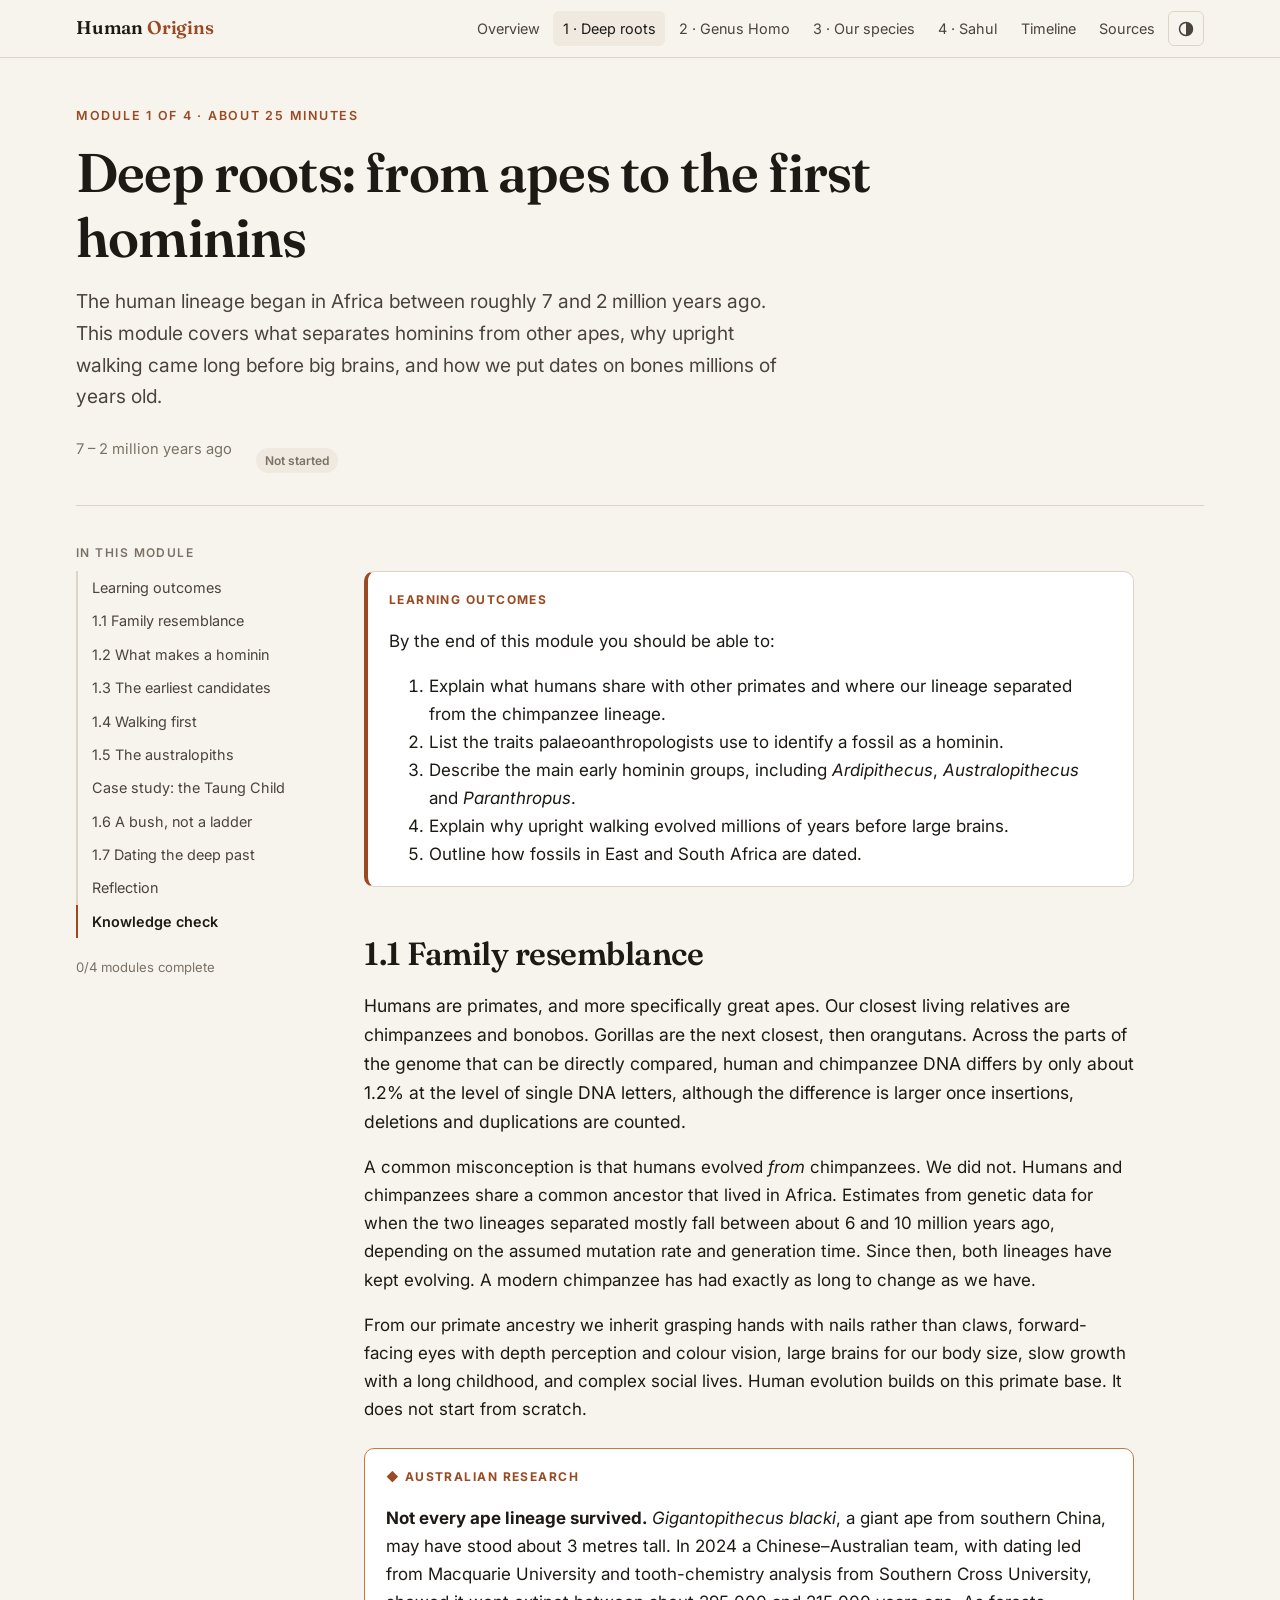
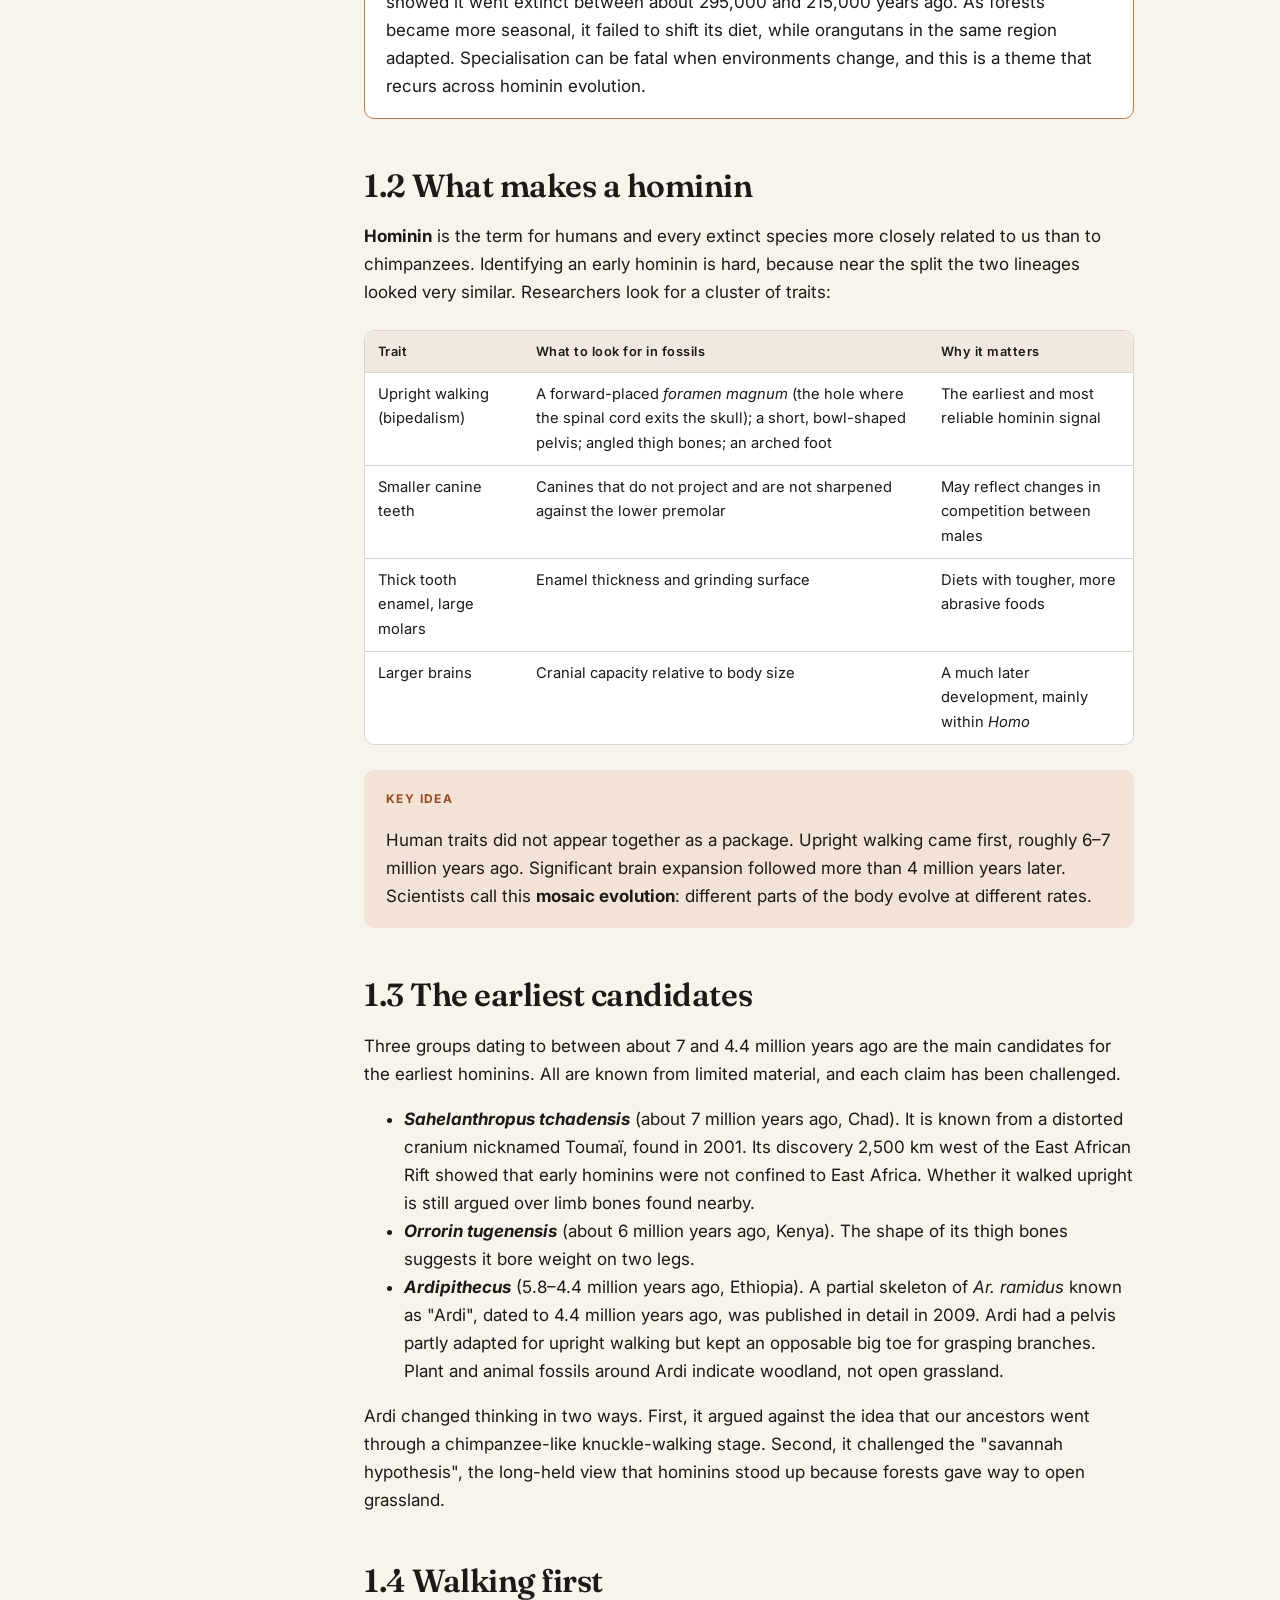
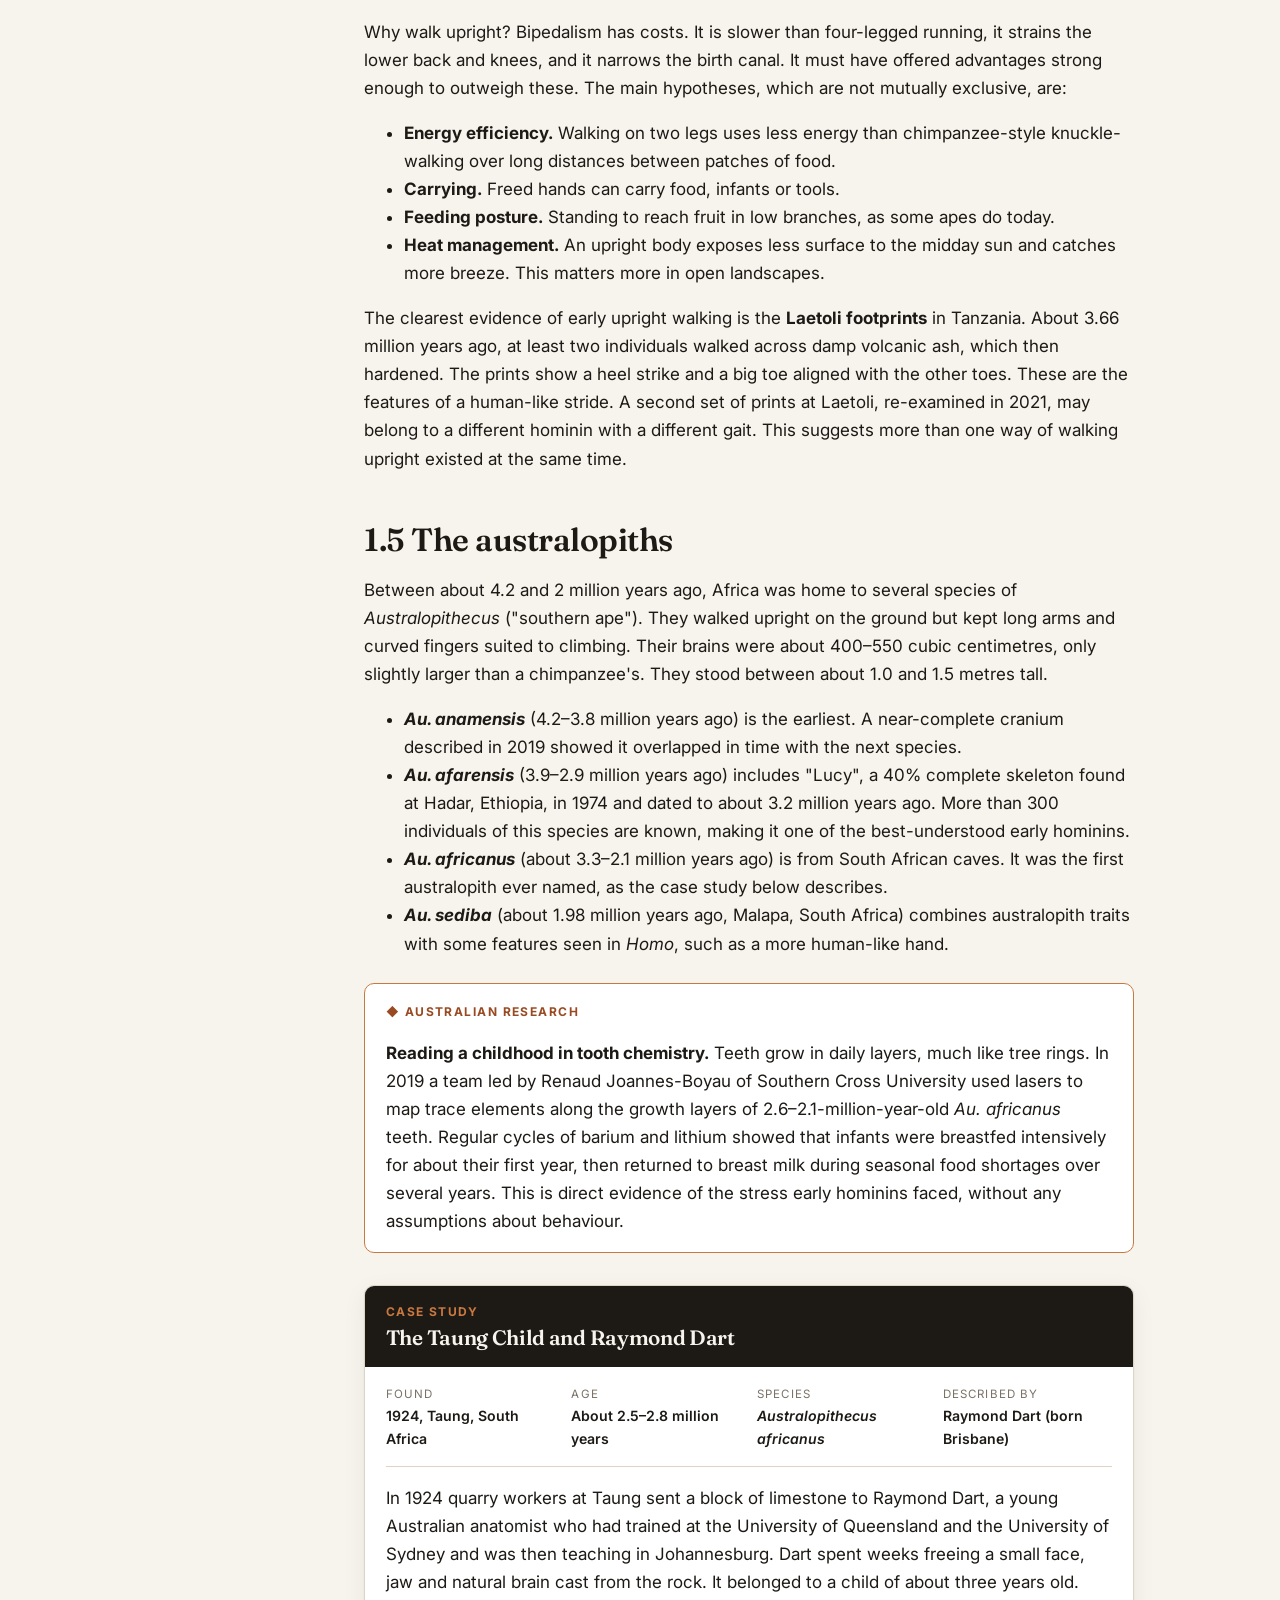
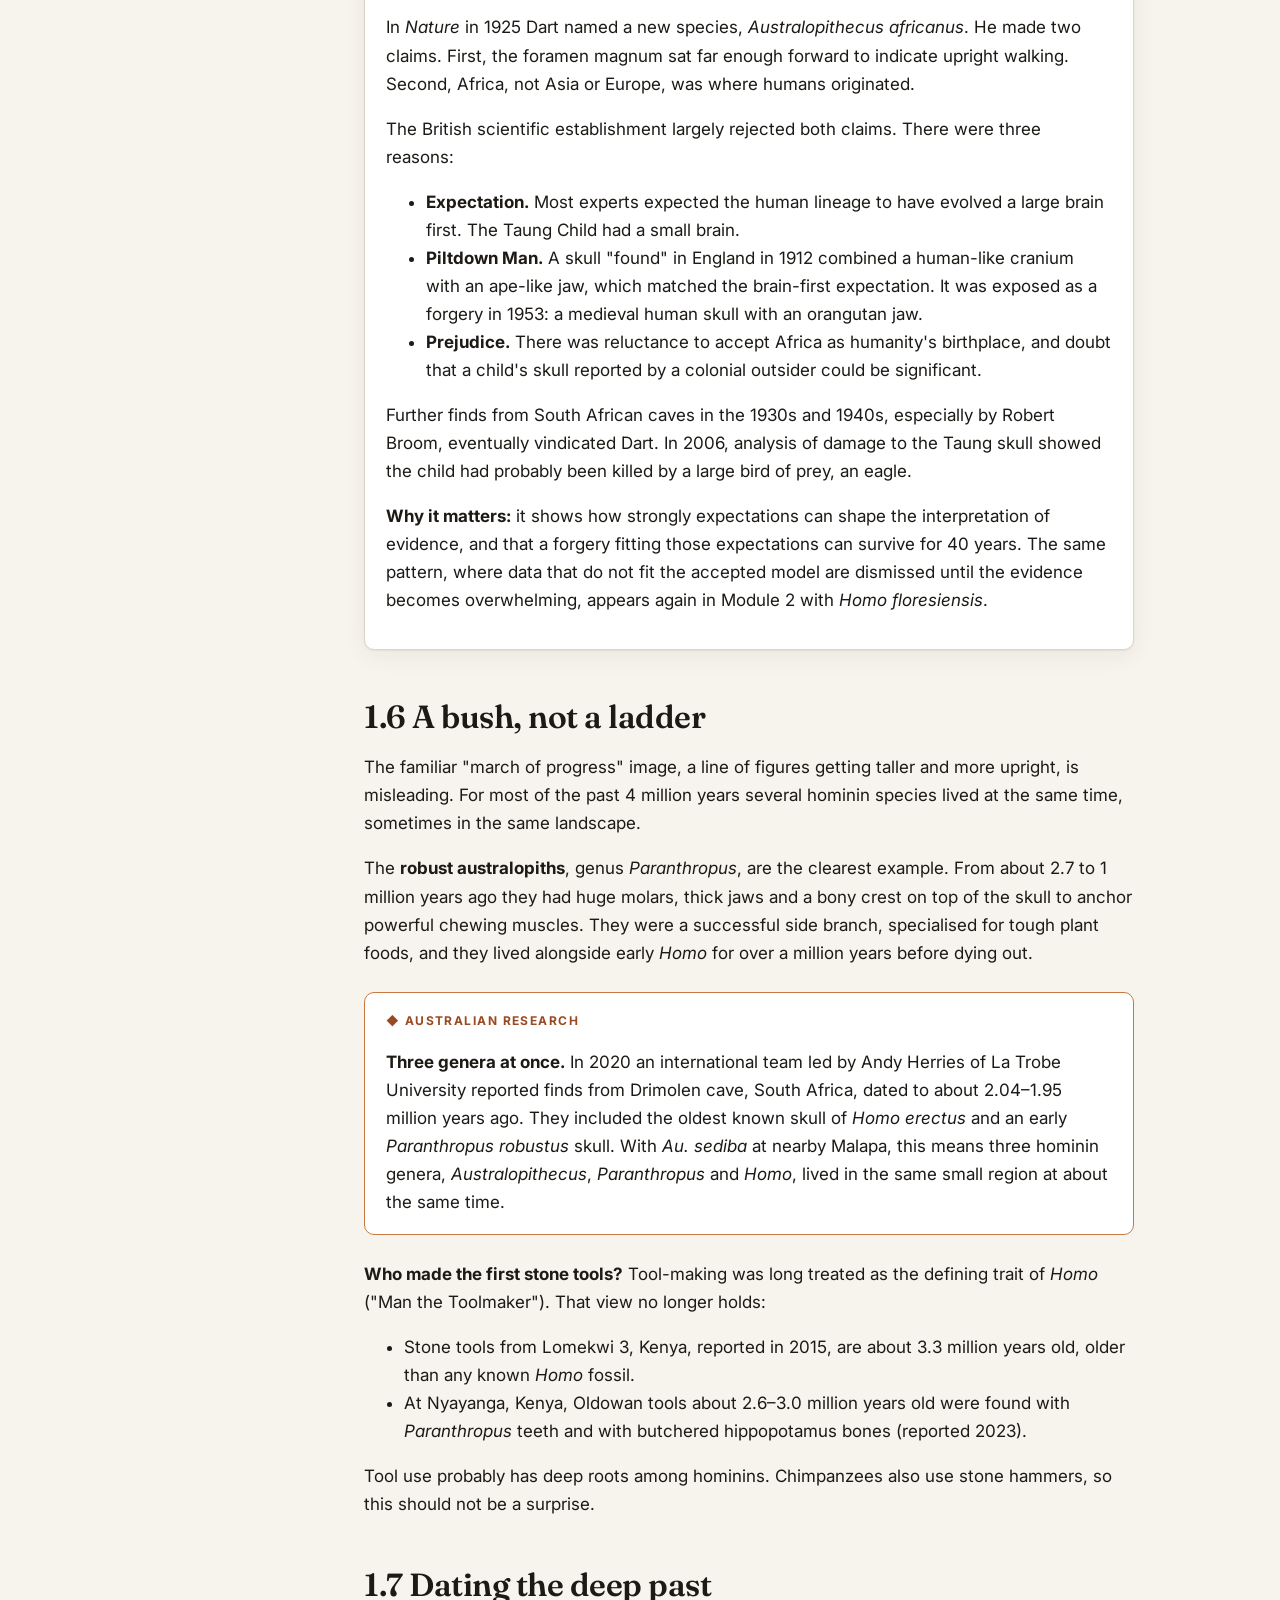
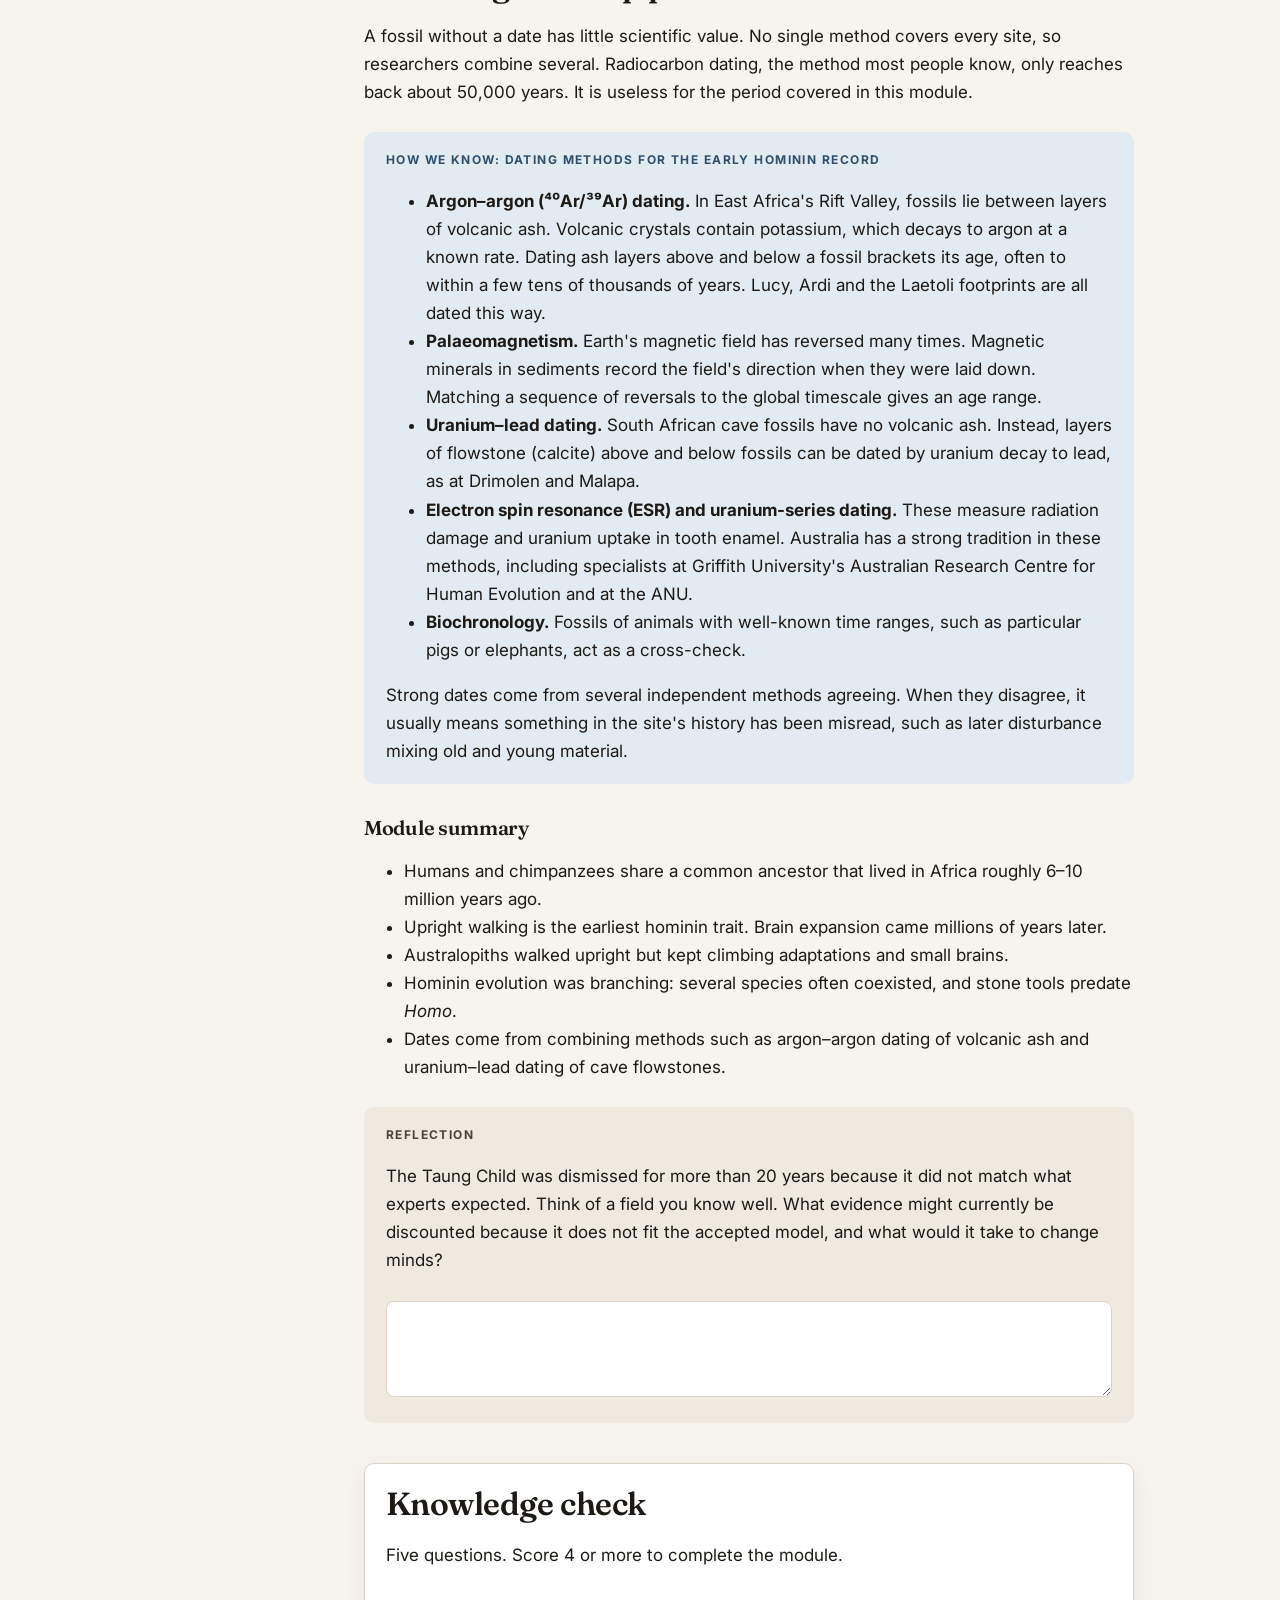
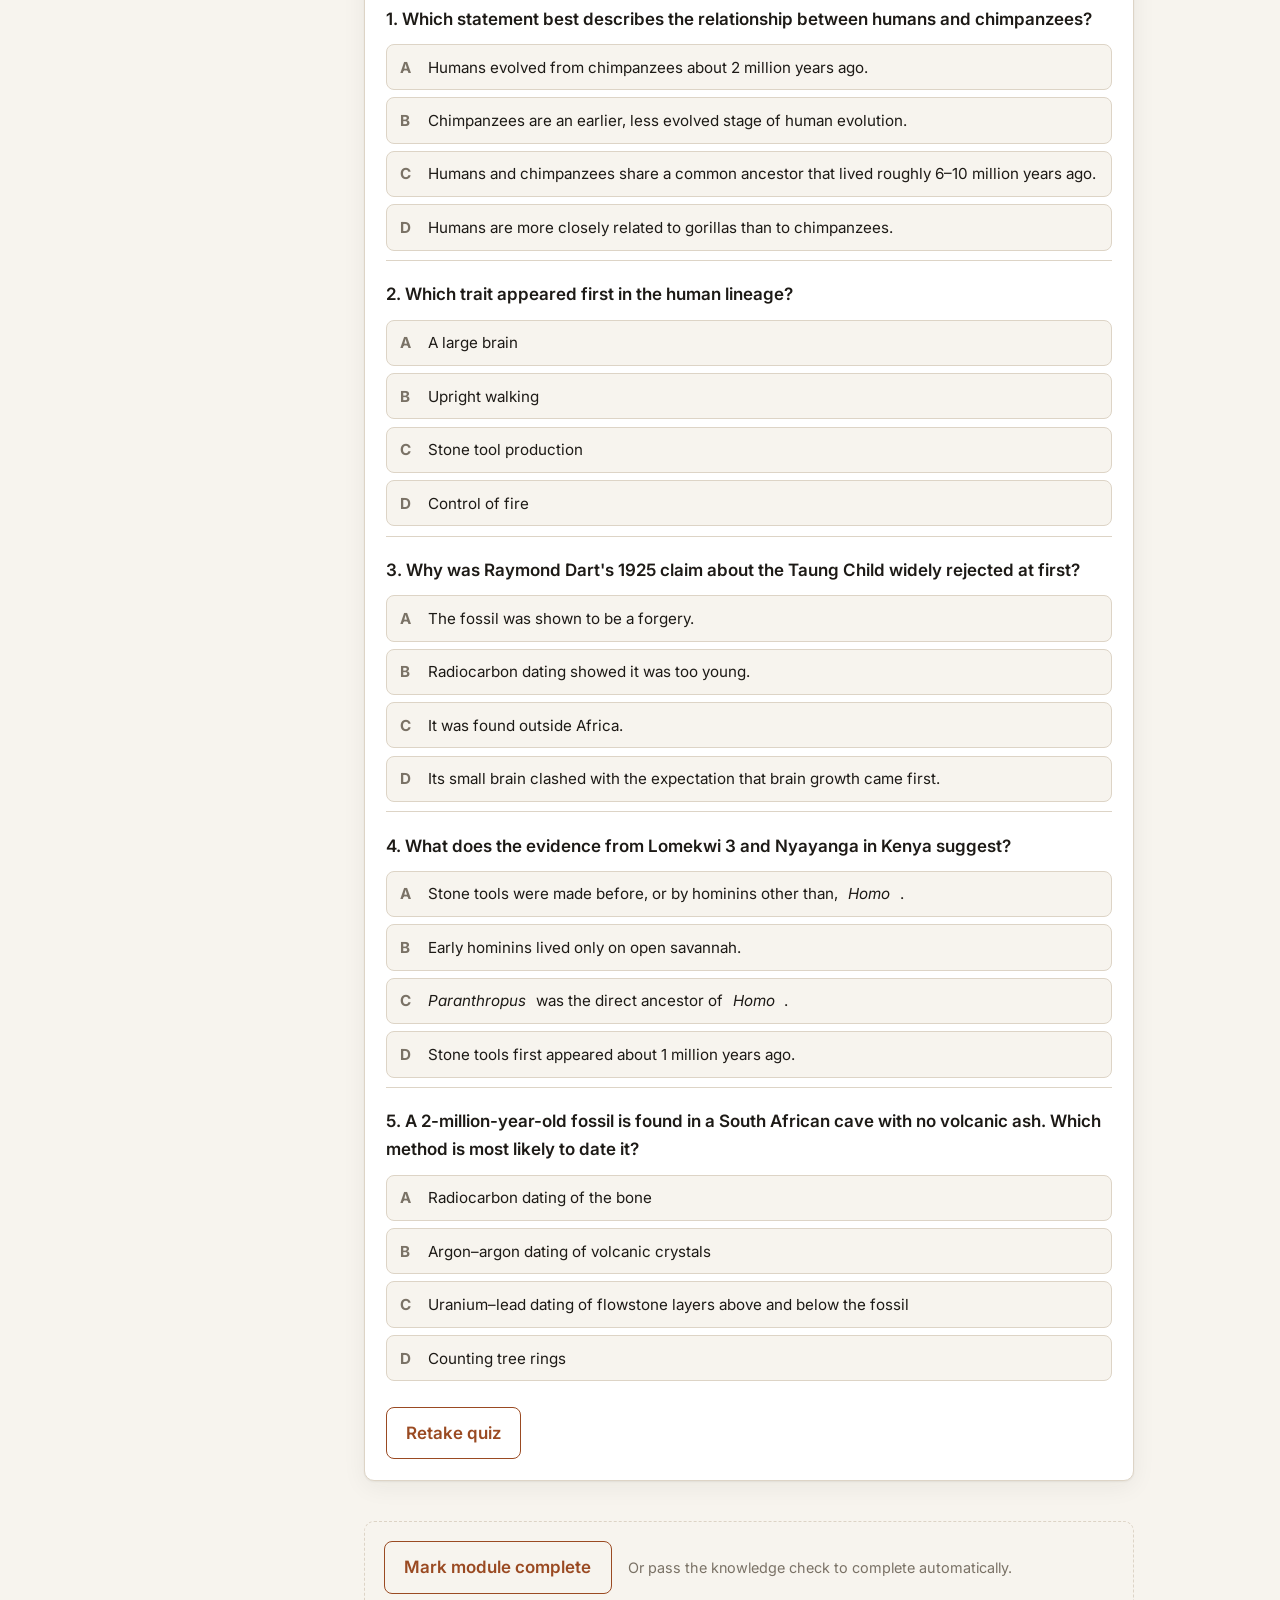
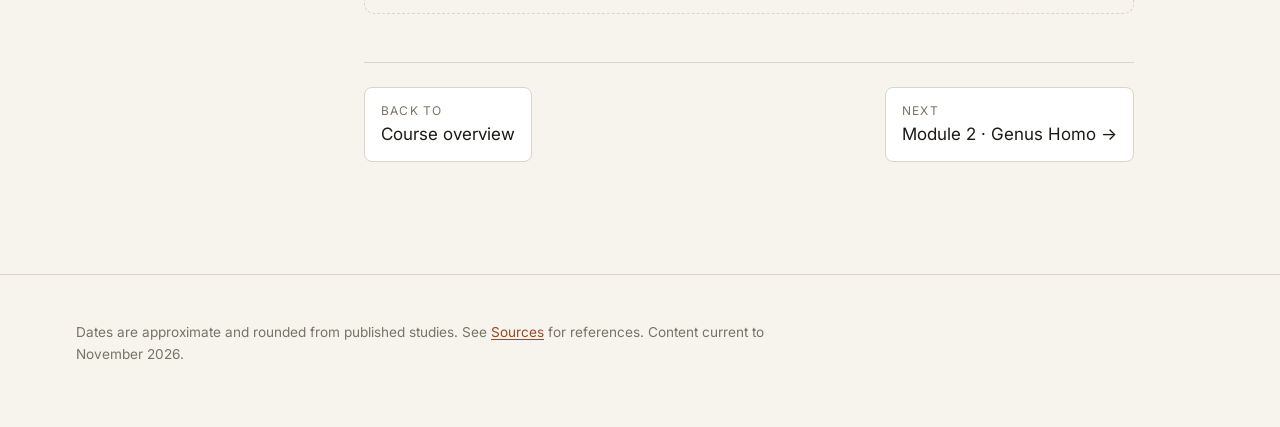
==== site/module-1.html @ 726d6d4f "Add Human Origins: four-module executive course on human evolution Static site in site/ with four mo" ====
<!doctype html>
<html lang="en-AU">
<head>
<meta charset="utf-8">
<meta name="viewport" content="width=device-width, initial-scale=1">
<title>Deep Roots · Human Origins</title>
<meta name="description" content="Module 1: the earliest hominins, upright walking, the australopiths, and how fossils are dated.">
<link rel="preconnect" href="https://fonts.googleapis.com">
<link rel="preconnect" href="https://fonts.gstatic.com" crossorigin>
<link href="https://fonts.googleapis.com/css2?family=Fraunces:opsz,wght@9..144,500;9..144,600&family=Inter:wght@400;600;700&display=swap" rel="stylesheet">
<link rel="stylesheet" href="assets/styles.css">
<link rel="icon" href="data:image/svg+xml,%3Csvg xmlns='http://www.w3.org/2000/svg' viewBox='0 0 32 32'%3E%3Ccircle cx='16' cy='16' r='14' fill='%239a4a22'/%3E%3Cpath d='M10 22c2-8 4-12 6-12s4 4 6 12' stroke='%23fff' stroke-width='2.5' fill='none' stroke-linecap='round'/%3E%3C/svg%3E">
</head>
<body>
<a class="skip" href="#main">Skip to content</a>
<header class="site-header"><div class="inner">
  <a class="brand" href="index.html">Human <span>Origins</span></a>
  <button class="nav-toggle" aria-expanded="false" aria-controls="nav">Menu</button>
  <nav class="site-nav" id="nav" aria-label="Course">
    <a href="index.html">Overview</a>
    <a href="module-1.html" aria-current="page">1 · Deep roots</a>
    <a href="module-2.html">2 · Genus Homo</a>
    <a href="module-3.html">3 · Our species</a>
    <a href="module-4.html">4 · Sahul</a>
    <a href="timeline.html">Timeline</a>
    <a href="resources.html">Sources</a>
    <button class="theme-toggle" type="button" aria-label="Toggle dark mode"><svg width="16" height="16" viewBox="0 0 16 16" aria-hidden="true" style="display:block"><circle cx="8" cy="8" r="6.5" fill="none" stroke="currentColor" stroke-width="1.5"/><path d="M8 1.5a6.5 6.5 0 0 1 0 13z" fill="currentColor"/></svg></button>
  </nav>
</div></header>

<main id="main">
<div class="wrap">
  <header class="module-head">
    <p class="eyebrow">Module 1 of 4 · About 25 minutes</p>
    <h1>Deep roots: from apes to the first hominins</h1>
    <p class="lede">The human lineage began in Africa between roughly 7 and 2 million years ago. This module covers what separates hominins from other apes, why upright walking came long before big brains, and how we put dates on bones millions of years old.</p>
    <div class="meta-row"><span>7 – 2 million years ago</span><span data-status-for="m1" class="status">Not started</span></div>
  </header>

  <div class="module-layout">
    <aside class="toc" aria-label="In this module">
      <h2>In this module</h2>
      <ol>
        <li><a href="#outcomes">Learning outcomes</a></li>
        <li><a href="#s1">1.1 Family resemblance</a></li>
        <li><a href="#s2">1.2 What makes a hominin</a></li>
        <li><a href="#s3">1.3 The earliest candidates</a></li>
        <li><a href="#s4">1.4 Walking first</a></li>
        <li><a href="#s5">1.5 The australopiths</a></li>
        <li><a href="#case">Case study: the Taung Child</a></li>
        <li><a href="#s6">1.6 A bush, not a ladder</a></li>
        <li><a href="#s7">1.7 Dating the deep past</a></li>
        <li><a href="#reflect">Reflection</a></li>
        <li><a href="#quiz">Knowledge check</a></li>
      </ol>
      <p class="progress-mini"><span data-progress-count>0</span>/4 modules complete</p>
    </aside>

    <article class="content">
      <div class="box outcomes" id="outcomes">
        <p class="box-title">Learning outcomes</p>
        <p>By the end of this module you should be able to:</p>
        <ol>
          <li>Explain what humans share with other primates and where our lineage separated from the chimpanzee lineage.</li>
          <li>List the traits palaeoanthropologists use to identify a fossil as a hominin.</li>
          <li>Describe the main early hominin groups, including <em>Ardipithecus</em>, <em>Australopithecus</em> and <em>Paranthropus</em>.</li>
          <li>Explain why upright walking evolved millions of years before large brains.</li>
          <li>Outline how fossils in East and South Africa are dated.</li>
        </ol>
      </div>

      <h2 id="s1">1.1 Family resemblance</h2>
      <p>Humans are primates, and more specifically great apes. Our closest living relatives are chimpanzees and bonobos. Gorillas are the next closest, then orangutans. Across the parts of the genome that can be directly compared, human and chimpanzee DNA differs by only about 1.2% at the level of single DNA letters, although the difference is larger once insertions, deletions and duplications are counted.</p>
      <p>A common misconception is that humans evolved <em>from</em> chimpanzees. We did not. Humans and chimpanzees share a common ancestor that lived in Africa. Estimates from genetic data for when the two lineages separated mostly fall between about 6 and 10 million years ago, depending on the assumed mutation rate and generation time. Since then, both lineages have kept evolving. A modern chimpanzee has had exactly as long to change as we have.</p>
      <p>From our primate ancestry we inherit grasping hands with nails rather than claws, forward-facing eyes with depth perception and colour vision, large brains for our body size, slow growth with a long childhood, and complex social lives. Human evolution builds on this primate base. It does not start from scratch.</p>

      <div class="box aus">
        <p class="box-title">Australian research</p>
        <p><strong>Not every ape lineage survived.</strong> <em>Gigantopithecus blacki</em>, a giant ape from southern China, may have stood about 3 metres tall. In 2024 a Chinese–Australian team, with dating led from Macquarie University and tooth-chemistry analysis from Southern Cross University, showed it went extinct between about 295,000 and 215,000 years ago. As forests became more seasonal, it failed to shift its diet, while orangutans in the same region adapted. Specialisation can be fatal when environments change, and this is a theme that recurs across hominin evolution.</p>
      </div>

      <h2 id="s2">1.2 What makes a hominin</h2>
      <p><strong>Hominin</strong> is the term for humans and every extinct species more closely related to us than to chimpanzees. Identifying an early hominin is hard, because near the split the two lineages looked very similar. Researchers look for a cluster of traits:</p>
      <div class="table-wrap"><table>
        <thead><tr><th>Trait</th><th>What to look for in fossils</th><th>Why it matters</th></tr></thead>
        <tbody>
          <tr><td>Upright walking (bipedalism)</td><td>A forward-placed <em>foramen magnum</em> (the hole where the spinal cord exits the skull); a short, bowl-shaped pelvis; angled thigh bones; an arched foot</td><td>The earliest and most reliable hominin signal</td></tr>
          <tr><td>Smaller canine teeth</td><td>Canines that do not project and are not sharpened against the lower premolar</td><td>May reflect changes in competition between males</td></tr>
          <tr><td>Thick tooth enamel, large molars</td><td>Enamel thickness and grinding surface</td><td>Diets with tougher, more abrasive foods</td></tr>
          <tr><td>Larger brains</td><td>Cranial capacity relative to body size</td><td>A much later development, mainly within <em>Homo</em></td></tr>
        </tbody>
      </table></div>
      <div class="box key">
        <p class="box-title">Key idea</p>
        <p>Human traits did not appear together as a package. Upright walking came first, roughly 6–7 million years ago. Significant brain expansion followed more than 4 million years later. Scientists call this <strong>mosaic evolution</strong>: different parts of the body evolve at different rates.</p>
      </div>

      <h2 id="s3">1.3 The earliest candidates</h2>
      <p>Three groups dating to between about 7 and 4.4 million years ago are the main candidates for the earliest hominins. All are known from limited material, and each claim has been challenged.</p>
      <ul>
        <li><strong><em>Sahelanthropus tchadensis</em></strong> (about 7 million years ago, Chad). It is known from a distorted cranium nicknamed Toumaï, found in 2001. Its discovery 2,500 km west of the East African Rift showed that early hominins were not confined to East Africa. Whether it walked upright is still argued over limb bones found nearby.</li>
        <li><strong><em>Orrorin tugenensis</em></strong> (about 6 million years ago, Kenya). The shape of its thigh bones suggests it bore weight on two legs.</li>
        <li><strong><em>Ardipithecus</em></strong> (5.8–4.4 million years ago, Ethiopia). A partial skeleton of <em>Ar. ramidus</em> known as "Ardi", dated to 4.4 million years ago, was published in detail in 2009. Ardi had a pelvis partly adapted for upright walking but kept an opposable big toe for grasping branches. Plant and animal fossils around Ardi indicate woodland, not open grassland.</li>
      </ul>
      <p>Ardi changed thinking in two ways. First, it argued against the idea that our ancestors went through a chimpanzee-like knuckle-walking stage. Second, it challenged the "savannah hypothesis", the long-held view that hominins stood up because forests gave way to open grassland.</p>

      <h2 id="s4">1.4 Walking first</h2>
      <p>Why walk upright? Bipedalism has costs. It is slower than four-legged running, it strains the lower back and knees, and it narrows the birth canal. It must have offered advantages strong enough to outweigh these. The main hypotheses, which are not mutually exclusive, are:</p>
      <ul>
        <li><strong>Energy efficiency.</strong> Walking on two legs uses less energy than chimpanzee-style knuckle-walking over long distances between patches of food.</li>
        <li><strong>Carrying.</strong> Freed hands can carry food, infants or tools.</li>
        <li><strong>Feeding posture.</strong> Standing to reach fruit in low branches, as some apes do today.</li>
        <li><strong>Heat management.</strong> An upright body exposes less surface to the midday sun and catches more breeze. This matters more in open landscapes.</li>
      </ul>
      <p>The clearest evidence of early upright walking is the <strong>Laetoli footprints</strong> in Tanzania. About 3.66 million years ago, at least two individuals walked across damp volcanic ash, which then hardened. The prints show a heel strike and a big toe aligned with the other toes. These are the features of a human-like stride. A second set of prints at Laetoli, re-examined in 2021, may belong to a different hominin with a different gait. This suggests more than one way of walking upright existed at the same time.</p>

      <h2 id="s5">1.5 The australopiths</h2>
      <p>Between about 4.2 and 2 million years ago, Africa was home to several species of <em>Australopithecus</em> ("southern ape"). They walked upright on the ground but kept long arms and curved fingers suited to climbing. Their brains were about 400–550 cubic centimetres, only slightly larger than a chimpanzee's. They stood between about 1.0 and 1.5 metres tall.</p>
      <ul>
        <li><strong><em>Au. anamensis</em></strong> (4.2–3.8 million years ago) is the earliest. A near-complete cranium described in 2019 showed it overlapped in time with the next species.</li>
        <li><strong><em>Au. afarensis</em></strong> (3.9–2.9 million years ago) includes "Lucy", a 40% complete skeleton found at Hadar, Ethiopia, in 1974 and dated to about 3.2 million years ago. More than 300 individuals of this species are known, making it one of the best-understood early hominins.</li>
        <li><strong><em>Au. africanus</em></strong> (about 3.3–2.1 million years ago) is from South African caves. It was the first australopith ever named, as the case study below describes.</li>
        <li><strong><em>Au. sediba</em></strong> (about 1.98 million years ago, Malapa, South Africa) combines australopith traits with some features seen in <em>Homo</em>, such as a more human-like hand.</li>
      </ul>

      <div class="box aus">
        <p class="box-title">Australian research</p>
        <p><strong>Reading a childhood in tooth chemistry.</strong> Teeth grow in daily layers, much like tree rings. In 2019 a team led by Renaud Joannes-Boyau of Southern Cross University used lasers to map trace elements along the growth layers of 2.6–2.1-million-year-old <em>Au. africanus</em> teeth. Regular cycles of barium and lithium showed that infants were breastfed intensively for about their first year, then returned to breast milk during seasonal food shortages over several years. This is direct evidence of the stress early hominins faced, without any assumptions about behaviour.</p>
      </div>

      <section class="case" id="case" aria-labelledby="case-h">
        <div class="case-head">
          <p class="box-title">Case study</p>
          <h3 id="case-h">The Taung Child and Raymond Dart</h3>
        </div>
        <div class="case-body">
          <dl class="case-facts">
            <div><dt>Found</dt><dd>1924, Taung, South Africa</dd></div>
            <div><dt>Age</dt><dd>About 2.5–2.8 million years</dd></div>
            <div><dt>Species</dt><dd><em>Australopithecus africanus</em></dd></div>
            <div><dt>Described by</dt><dd>Raymond Dart (born Brisbane)</dd></div>
          </dl>
          <p>In 1924 quarry workers at Taung sent a block of limestone to Raymond Dart, a young Australian anatomist who had trained at the University of Queensland and the University of Sydney and was then teaching in Johannesburg. Dart spent weeks freeing a small face, jaw and natural brain cast from the rock. It belonged to a child of about three years old.</p>
          <p>In <em>Nature</em> in 1925 Dart named a new species, <em>Australopithecus africanus</em>. He made two claims. First, the foramen magnum sat far enough forward to indicate upright walking. Second, Africa, not Asia or Europe, was where humans originated.</p>
          <p>The British scientific establishment largely rejected both claims. There were three reasons:</p>
          <ul>
            <li><strong>Expectation.</strong> Most experts expected the human lineage to have evolved a large brain first. The Taung Child had a small brain.</li>
            <li><strong>Piltdown Man.</strong> A skull "found" in England in 1912 combined a human-like cranium with an ape-like jaw, which matched the brain-first expectation. It was exposed as a forgery in 1953: a medieval human skull with an orangutan jaw.</li>
            <li><strong>Prejudice.</strong> There was reluctance to accept Africa as humanity's birthplace, and doubt that a child's skull reported by a colonial outsider could be significant.</li>
          </ul>
          <p>Further finds from South African caves in the 1930s and 1940s, especially by Robert Broom, eventually vindicated Dart. In 2006, analysis of damage to the Taung skull showed the child had probably been killed by a large bird of prey, an eagle.</p>
          <p><strong>Why it matters:</strong> it shows how strongly expectations can shape the interpretation of evidence, and that a forgery fitting those expectations can survive for 40 years. The same pattern, where data that do not fit the accepted model are dismissed until the evidence becomes overwhelming, appears again in Module 2 with <em>Homo floresiensis</em>.</p>
        </div>
      </section>

      <h2 id="s6">1.6 A bush, not a ladder</h2>
      <p>The familiar "march of progress" image, a line of figures getting taller and more upright, is misleading. For most of the past 4 million years several hominin species lived at the same time, sometimes in the same landscape.</p>
      <p>The <strong>robust australopiths</strong>, genus <em>Paranthropus</em>, are the clearest example. From about 2.7 to 1 million years ago they had huge molars, thick jaws and a bony crest on top of the skull to anchor powerful chewing muscles. They were a successful side branch, specialised for tough plant foods, and they lived alongside early <em>Homo</em> for over a million years before dying out.</p>

      <div class="box aus">
        <p class="box-title">Australian research</p>
        <p><strong>Three genera at once.</strong> In 2020 an international team led by Andy Herries of La Trobe University reported finds from Drimolen cave, South Africa, dated to about 2.04–1.95 million years ago. They included the oldest known skull of <em>Homo erectus</em> and an early <em>Paranthropus robustus</em> skull. With <em>Au. sediba</em> at nearby Malapa, this means three hominin genera, <em>Australopithecus</em>, <em>Paranthropus</em> and <em>Homo</em>, lived in the same small region at about the same time.</p>
      </div>

      <p><strong>Who made the first stone tools?</strong> Tool-making was long treated as the defining trait of <em>Homo</em> ("Man the Toolmaker"). That view no longer holds:</p>
      <ul>
        <li>Stone tools from Lomekwi 3, Kenya, reported in 2015, are about 3.3 million years old, older than any known <em>Homo</em> fossil.</li>
        <li>At Nyayanga, Kenya, Oldowan tools about 2.6–3.0 million years old were found with <em>Paranthropus</em> teeth and with butchered hippopotamus bones (reported 2023).</li>
      </ul>
      <p>Tool use probably has deep roots among hominins. Chimpanzees also use stone hammers, so this should not be a surprise.</p>

      <h2 id="s7">1.7 Dating the deep past</h2>
      <p>A fossil without a date has little scientific value. No single method covers every site, so researchers combine several. Radiocarbon dating, the method most people know, only reaches back about 50,000 years. It is useless for the period covered in this module.</p>
      <div class="box method">
        <p class="box-title">How we know: dating methods for the early hominin record</p>
        <ul>
          <li><strong>Argon–argon (⁴⁰Ar/³⁹Ar) dating.</strong> In East Africa's Rift Valley, fossils lie between layers of volcanic ash. Volcanic crystals contain potassium, which decays to argon at a known rate. Dating ash layers above and below a fossil brackets its age, often to within a few tens of thousands of years. Lucy, Ardi and the Laetoli footprints are all dated this way.</li>
          <li><strong>Palaeomagnetism.</strong> Earth's magnetic field has reversed many times. Magnetic minerals in sediments record the field's direction when they were laid down. Matching a sequence of reversals to the global timescale gives an age range.</li>
          <li><strong>Uranium–lead dating.</strong> South African cave fossils have no volcanic ash. Instead, layers of flowstone (calcite) above and below fossils can be dated by uranium decay to lead, as at Drimolen and Malapa.</li>
          <li><strong>Electron spin resonance (ESR) and uranium-series dating.</strong> These measure radiation damage and uranium uptake in tooth enamel. Australia has a strong tradition in these methods, including specialists at Griffith University's Australian Research Centre for Human Evolution and at the ANU.</li>
          <li><strong>Biochronology.</strong> Fossils of animals with well-known time ranges, such as particular pigs or elephants, act as a cross-check.</li>
        </ul>
        <p>Strong dates come from several independent methods agreeing. When they disagree, it usually means something in the site's history has been misread, such as later disturbance mixing old and young material.</p>
      </div>

      <h3>Module summary</h3>
      <ul>
        <li>Humans and chimpanzees share a common ancestor that lived in Africa roughly 6–10 million years ago.</li>
        <li>Upright walking is the earliest hominin trait. Brain expansion came millions of years later.</li>
        <li>Australopiths walked upright but kept climbing adaptations and small brains.</li>
        <li>Hominin evolution was branching: several species often coexisted, and stone tools predate <em>Homo</em>.</li>
        <li>Dates come from combining methods such as argon–argon dating of volcanic ash and uranium–lead dating of cave flowstones.</li>
      </ul>

      <div class="box reflect" id="reflect">
        <p class="box-title">Reflection</p>
        <p>The Taung Child was dismissed for more than 20 years because it did not match what experts expected. Think of a field you know well. What evidence might currently be discounted because it does not fit the accepted model, and what would it take to change minds?</p>
        <textarea data-note="m1-r1" aria-label="Your reflection"></textarea>
        <span class="saved"></span>
      </div>

      <section class="quiz" id="quiz" data-module="m1" data-pass="4" aria-labelledby="quiz-h">
        <h2 id="quiz-h">Knowledge check</h2>
        <p>Five questions. Score 4 or more to complete the module.</p>

        <div class="q" data-answer="c" data-explain="Humans and chimpanzees share a common ancestor; both lineages have continued evolving for the same length of time since the split.">
          <p class="q-text">1. Which statement best describes the relationship between humans and chimpanzees?</p>
          <div class="q-opts">
            <button class="q-opt" data-k="a">Humans evolved from chimpanzees about 2 million years ago.</button>
            <button class="q-opt" data-k="b">Chimpanzees are an earlier, less evolved stage of human evolution.</button>
            <button class="q-opt" data-k="c">Humans and chimpanzees share a common ancestor that lived roughly 6–10 million years ago.</button>
            <button class="q-opt" data-k="d">Humans are more closely related to gorillas than to chimpanzees.</button>
          </div>
          <div class="q-feedback" aria-live="polite"></div>
        </div>

        <div class="q" data-answer="b" data-explain="Bipedal adaptations appear around 6–7 million years ago; major brain expansion occurs within Homo, after about 2 million years ago. This is mosaic evolution.">
          <p class="q-text">2. Which trait appeared first in the human lineage?</p>
          <div class="q-opts">
            <button class="q-opt" data-k="a">A large brain</button>
            <button class="q-opt" data-k="b">Upright walking</button>
            <button class="q-opt" data-k="c">Stone tool production</button>
            <button class="q-opt" data-k="d">Control of fire</button>
          </div>
          <div class="q-feedback" aria-live="polite"></div>
        </div>

        <div class="q" data-answer="d" data-explain="Dart, an Australian anatomist, named Au. africanus in 1925. His claims of upright walking and an African origin were rejected partly because experts expected a big brain first — an expectation the Piltdown forgery appeared to confirm.">
          <p class="q-text">3. Why was Raymond Dart's 1925 claim about the Taung Child widely rejected at first?</p>
          <div class="q-opts">
            <button class="q-opt" data-k="a">The fossil was shown to be a forgery.</button>
            <button class="q-opt" data-k="b">Radiocarbon dating showed it was too young.</button>
            <button class="q-opt" data-k="c">It was found outside Africa.</button>
            <button class="q-opt" data-k="d">Its small brain clashed with the expectation that brain growth came first.</button>
          </div>
          <div class="q-feedback" aria-live="polite"></div>
        </div>

        <div class="q" data-answer="a" data-explain="Lomekwi 3 tools (about 3.3 Ma) predate known Homo fossils, and Paranthropus teeth were found with early Oldowan tools at Nyayanga. Tool-making is no longer seen as unique to Homo.">
          <p class="q-text">4. What does the evidence from Lomekwi 3 and Nyayanga in Kenya suggest?</p>
          <div class="q-opts">
            <button class="q-opt" data-k="a">Stone tools were made before, or by hominins other than, <em>Homo</em>.</button>
            <button class="q-opt" data-k="b">Early hominins lived only on open savannah.</button>
            <button class="q-opt" data-k="c"><em>Paranthropus</em> was the direct ancestor of <em>Homo</em>.</button>
            <button class="q-opt" data-k="d">Stone tools first appeared about 1 million years ago.</button>
          </div>
          <div class="q-feedback" aria-live="polite"></div>
        </div>

        <div class="q" data-answer="c" data-explain="South African caves lack volcanic ash, so uranium–lead dating of flowstone layers is used. Radiocarbon only reaches about 50,000 years back.">
          <p class="q-text">5. A 2-million-year-old fossil is found in a South African cave with no volcanic ash. Which method is most likely to date it?</p>
          <div class="q-opts">
            <button class="q-opt" data-k="a">Radiocarbon dating of the bone</button>
            <button class="q-opt" data-k="b">Argon–argon dating of volcanic crystals</button>
            <button class="q-opt" data-k="c">Uranium–lead dating of flowstone layers above and below the fossil</button>
            <button class="q-opt" data-k="d">Counting tree rings</button>
          </div>
          <div class="q-feedback" aria-live="polite"></div>
        </div>

        <div class="quiz-result" role="status"></div>
        <div class="quiz-actions"><button class="btn secondary" type="button" data-quiz-reset>Retake quiz</button></div>
      </section>

      <div class="complete-row">
        <button class="btn secondary" type="button" data-complete-btn="m1">Mark module complete</button>
        <span style="color:var(--ink-3);font-size:.9rem">Or pass the knowledge check to complete automatically.</span>
      </div>

      <nav class="pager" aria-label="Module navigation">
        <a href="index.html"><small>Back to</small>Course overview</a>
        <a href="module-2.html"><small>Next</small>Module 2 · Genus Homo →</a>
      </nav>
    </article>
  </div>
</div>
</main>

<footer class="site-footer"><div class="wrap">
  <p>Dates are approximate and rounded from published studies. See <a href="resources.html">Sources</a> for references. Content current to November 2026.</p>
</div></footer>
<script src="assets/app.js"></script>
</body>
</html>
---- site/assets/styles.css ----
/* Human Origins — executive course styles */
:root {
  --bg: #f7f4ee;
  --surface: #ffffff;
  --surface-2: #efe9df;
  --ink: #1d1a16;
  --ink-2: #4a443c;
  --ink-3: #7a7266;
  --rule: #ddd4c6;
  --accent: #9a4a22;      /* ochre */
  --accent-2: #c9783f;
  --accent-soft: #f3e3d6;
  --ok: #2f6b45;
  --ok-soft: #e1efe5;
  --bad: #9b2c2c;
  --bad-soft: #f6e1e1;
  --note: #2f4f6b;
  --note-soft: #e3ebf2;
  --shadow: 0 1px 2px rgba(29,26,22,.06), 0 6px 24px rgba(29,26,22,.06);
  --radius: 10px;
  --serif: "Fraunces", Georgia, "Times New Roman", serif;
  --sans: "Inter", system-ui, -apple-system, "Segoe UI", Roboto, sans-serif;
  --measure: 70ch;
  color-scheme: light;
}
@media (prefers-color-scheme: dark) {
  :root:not([data-theme="light"]) {
    --bg: #151310; --surface: #1e1b17; --surface-2: #26221d; --ink: #f0ebe3; --ink-2: #cfc6b8;
    --ink-3: #9a9183; --rule: #3a342c; --accent: #e09a66; --accent-2: #f0b07f; --accent-soft: #3a2a1f;
    --ok: #7cc495; --ok-soft: #1f3327; --bad: #ec8f8f; --bad-soft: #3b2222; --note: #9cc0e0; --note-soft: #1f2b37;
    --shadow: 0 1px 2px rgba(0,0,0,.4); color-scheme: dark;
  }
}
:root[data-theme="dark"] {
  --bg: #151310; --surface: #1e1b17; --surface-2: #26221d; --ink: #f0ebe3; --ink-2: #cfc6b8;
  --ink-3: #9a9183; --rule: #3a342c; --accent: #e09a66; --accent-2: #f0b07f; --accent-soft: #3a2a1f;
  --ok: #7cc495; --ok-soft: #1f3327; --bad: #ec8f8f; --bad-soft: #3b2222; --note: #9cc0e0; --note-soft: #1f2b37;
  --shadow: 0 1px 2px rgba(0,0,0,.4); color-scheme: dark;
}

*, *::before, *::after { box-sizing: border-box; }
html { -webkit-text-size-adjust: 100%; scroll-behavior: smooth; }
[id] { scroll-margin-top: 80px; }
body {
  margin: 0; background: var(--bg); color: var(--ink);
  font-family: var(--sans); font-size: 17px; line-height: 1.65;
}
img, svg { max-width: 100%; height: auto; }
a { color: var(--accent); text-underline-offset: 2px; }
a:hover { color: var(--accent-2); }
:focus-visible { outline: 3px solid var(--accent-2); outline-offset: 2px; border-radius: 3px; }
.skip { position: absolute; left: -999px; top: 0; background: var(--ink); color: var(--bg); padding: .5rem 1rem; z-index: 100; }
.skip:focus { left: 1rem; }

/* Header */
.site-header {
  position: sticky; top: 0; z-index: 50; background: color-mix(in srgb, var(--bg) 92%, transparent);
  backdrop-filter: blur(8px); border-bottom: 1px solid var(--rule);
}
.site-header .inner { max-width: 1160px; margin: 0 auto; padding: .7rem 16px; display: flex; align-items: center; gap: 1rem; }
.brand { font-family: var(--serif); font-weight: 600; font-size: 1.15rem; color: var(--ink); text-decoration: none; letter-spacing: -.01em; white-space: nowrap; }
.brand span { color: var(--accent); }
.site-nav { display: flex; gap: .25rem; margin-left: auto; flex-wrap: wrap; }
.site-nav a { color: var(--ink-2); text-decoration: none; font-size: .9rem; padding: .35rem .6rem; border-radius: 6px; }
.site-nav a:hover, .site-nav a[aria-current="page"] { background: var(--surface-2); color: var(--ink); }
.theme-toggle { background: none; border: 1px solid var(--rule); color: var(--ink-2); border-radius: 6px; padding: .3rem .55rem; cursor: pointer; font: inherit; font-size: .85rem; }
.nav-toggle { display: none; }
@media (max-width: 820px) {
  .nav-toggle { display: inline-block; margin-left: auto; background: none; border: 1px solid var(--rule); color: var(--ink); border-radius: 6px; padding: .3rem .6rem; font: inherit; font-size: .9rem; }
  .site-nav { display: none; position: absolute; top: 100%; left: 0; right: 0; background: var(--bg); border-bottom: 1px solid var(--rule); flex-direction: column; padding: .5rem 16px 1rem; }
  .site-nav.open { display: flex; }
}

/* Layout */
.wrap { max-width: 1160px; margin: 0 auto; padding: 0 16px; }
.hero { padding: 4.5rem 0 3rem; border-bottom: 1px solid var(--rule); }
.eyebrow { font-size: .78rem; letter-spacing: .14em; text-transform: uppercase; color: var(--accent); font-weight: 600; margin: 0 0 .8rem; }
h1, h2, h3, h4 { font-family: var(--serif); line-height: 1.2; letter-spacing: -.015em; font-weight: 600; }
h1 { font-size: clamp(2.1rem, 5vw, 3.4rem); margin: 0 0 1rem; max-width: 20ch; }
h2 { font-size: clamp(1.5rem, 3vw, 2rem); margin: 3rem 0 1rem; }
h3 { font-size: 1.25rem; margin: 2rem 0 .6rem; }
h4 { font-size: 1.05rem; margin: 1.4rem 0 .4rem; }
.lede { font-size: 1.2rem; color: var(--ink-2); max-width: 60ch; margin: 0 0 1.5rem; }
.meta-row { display: flex; flex-wrap: wrap; gap: .5rem 1.5rem; color: var(--ink-3); font-size: .92rem; }
.meta-row strong { color: var(--ink); font-weight: 600; }

.btn { display: inline-block; background: var(--accent); color: #fff; padding: .7rem 1.2rem; border-radius: 8px; text-decoration: none; font-weight: 600; border: 0; cursor: pointer; font: inherit; font-weight: 600; }
.btn:hover { background: var(--accent-2); color: #fff; }
.btn.secondary { background: transparent; color: var(--accent); border: 1px solid var(--accent); }
.btn.secondary:hover { background: var(--accent-soft); color: var(--accent); }
:root[data-theme="dark"] .btn, :root[data-theme="dark"] .btn:hover { color: #1d1a16; }
@media (prefers-color-scheme: dark) { :root:not([data-theme="light"]) .btn, :root:not([data-theme="light"]) .btn:hover { color: #1d1a16; } }

/* Module page layout */
.module-layout { display: grid; grid-template-columns: 240px minmax(0, 1fr); gap: 3rem; padding: 2.5rem 0 4rem; }
.toc { position: sticky; top: 4.5rem; align-self: start; font-size: .9rem; max-height: calc(100vh - 6rem); overflow: auto; }
.toc h2 { font-family: var(--sans); font-size: .75rem; letter-spacing: .12em; text-transform: uppercase; color: var(--ink-3); margin: 0 0 .7rem; }
.toc ol { list-style: none; padding: 0; margin: 0; border-left: 2px solid var(--rule); }
.toc li a { display: block; padding: .3rem 0 .3rem .9rem; color: var(--ink-2); text-decoration: none; margin-left: -2px; border-left: 2px solid transparent; }
.toc li a:hover { color: var(--ink); }
.toc li a.active { border-left-color: var(--accent); color: var(--ink); font-weight: 600; }
.toc .progress-mini { margin-top: 1.2rem; color: var(--ink-3); font-size: .82rem; }
@media (max-width: 900px) {
  .module-layout { grid-template-columns: 1fr; gap: 1rem; }
  .toc { position: static; max-height: none; background: var(--surface); border: 1px solid var(--rule); border-radius: var(--radius); padding: 1rem; }
}
.content { max-width: var(--measure); }
.content p, .content li { color: var(--ink); }
.content > p:first-of-type { font-size: 1.1rem; }
.module-head { padding: 3rem 0 2rem; border-bottom: 1px solid var(--rule); }
.module-head h1 { max-width: 24ch; }

/* Boxes */
.box { border-radius: var(--radius); padding: 1.1rem 1.3rem; margin: 1.6rem 0; border: 1px solid var(--rule); background: var(--surface); }
.box > :first-child { margin-top: 0; }
.box > :last-child { margin-bottom: 0; }
.box-title { font-family: var(--sans); font-size: .75rem; letter-spacing: .12em; text-transform: uppercase; font-weight: 700; margin: 0 0 .5rem; }
.box.outcomes { background: var(--surface); border-left: 4px solid var(--accent); }
.box.outcomes .box-title { color: var(--accent); }
.box.key { background: var(--accent-soft); border-color: transparent; }
.box.key .box-title { color: var(--accent); }
.box.aus { background: var(--surface); border: 1px solid var(--accent-2); position: relative; }
.box.aus .box-title { color: var(--accent); }
.box.aus .box-title::before { content: "◆ "; }
.box.method { background: var(--note-soft); border-color: transparent; }
.box.method .box-title { color: var(--note); }
.box.reflect { background: var(--surface-2); border-color: transparent; }
.box.reflect .box-title { color: var(--ink-2); }
.box.cultural { background: var(--surface-2); border-left: 4px solid var(--ink-3); font-size: .95rem; }
.box.cultural .box-title { color: var(--ink-2); }
.reflect textarea { width: 100%; min-height: 6rem; margin-top: .6rem; padding: .7rem; border-radius: 8px; border: 1px solid var(--rule); background: var(--surface); color: var(--ink); font: inherit; font-size: .95rem; resize: vertical; }
.reflect .saved { font-size: .8rem; color: var(--ink-3); }

/* Case study */
.case { border: 1px solid var(--rule); border-radius: var(--radius); background: var(--surface); margin: 2rem 0; overflow: hidden; box-shadow: var(--shadow); }
.case-head { background: var(--ink); color: var(--bg); padding: 1rem 1.3rem; }
.case-head .box-title { color: var(--accent-2); margin-bottom: .25rem; }
.case-head h3 { margin: 0; color: var(--bg); font-size: 1.3rem; }
.case-body { padding: 1.1rem 1.3rem; }
.case-facts { display: grid; grid-template-columns: repeat(auto-fit, minmax(150px, 1fr)); gap: .6rem 1rem; margin: 0 0 1rem; padding: 0 0 1rem; border-bottom: 1px solid var(--rule); }
.case-facts div { font-size: .88rem; }
.case-facts dt { color: var(--ink-3); font-size: .72rem; text-transform: uppercase; letter-spacing: .1em; }
.case-facts dd { margin: 0; font-weight: 600; }

/* Tables */
.table-wrap { overflow-x: auto; margin: 1.5rem 0; border: 1px solid var(--rule); border-radius: var(--radius); }
table { border-collapse: collapse; width: 100%; font-size: .92rem; background: var(--surface); }
th, td { text-align: left; padding: .6rem .8rem; border-bottom: 1px solid var(--rule); vertical-align: top; }
th { background: var(--surface-2); font-weight: 600; font-size: .8rem; letter-spacing: .04em; }
tr:last-child td { border-bottom: 0; }

/* Figure */
figure { margin: 2rem 0; }
figcaption { font-size: .85rem; color: var(--ink-3); margin-top: .5rem; }
.fig-svg { background: var(--surface); border: 1px solid var(--rule); border-radius: var(--radius); padding: 1rem; }
.fig-svg text { fill: var(--ink); font-family: var(--sans); }
.fig-svg .muted { fill: var(--ink-3); }
.fig-svg .axis { stroke: var(--rule); }
.fig-svg .bar { fill: var(--accent); }
.fig-svg .bar2 { fill: var(--accent-2); opacity: .7; }
.fig-svg .bar3 { fill: var(--note); opacity: .8; }
.fig-svg .line { stroke: var(--ink-3); }

/* Quiz */
.quiz { margin: 2.5rem 0; border: 1px solid var(--rule); border-radius: var(--radius); background: var(--surface); padding: 1.3rem; box-shadow: var(--shadow); }
.quiz h2 { margin-top: 0; }
.q { border-top: 1px solid var(--rule); padding: 1.2rem 0 .6rem; }
.q:first-of-type { border-top: 0; }
.q-text { font-weight: 600; margin: 0 0 .7rem; }
.q-opts { display: grid; gap: .45rem; }
.q-opt { display: flex; gap: .6rem; align-items: flex-start; padding: .6rem .8rem; border: 1px solid var(--rule); border-radius: 8px; cursor: pointer; background: var(--bg); font-size: .95rem; text-align: left; color: var(--ink); font: inherit; font-size: .95rem; width: 100%; }
.q-opt:hover:not([disabled]) { border-color: var(--accent-2); }
.q-opt .letter { font-weight: 700; color: var(--ink-3); min-width: 1.2rem; }
.q-opt.correct { background: var(--ok-soft); border-color: var(--ok); }
.q-opt.wrong { background: var(--bad-soft); border-color: var(--bad); }
.q-opt[disabled] { cursor: default; }
.q-feedback { display: none; margin: .7rem 0 0; font-size: .92rem; padding: .7rem .9rem; border-radius: 8px; background: var(--surface-2); }
.q-feedback.show { display: block; }
.q-feedback strong.ok { color: var(--ok); }
.q-feedback strong.no { color: var(--bad); }
.quiz-result { margin-top: 1rem; padding: 1rem; border-radius: 8px; font-weight: 600; display: none; }
.quiz-result.show { display: block; }
.quiz-result.pass { background: var(--ok-soft); color: var(--ok); }
.quiz-result.fail { background: var(--bad-soft); color: var(--bad); }
.quiz-actions { margin-top: 1rem; display: flex; gap: .6rem; flex-wrap: wrap; }

/* Module cards (home) */
.cards { display: grid; grid-template-columns: repeat(auto-fit, minmax(250px, 1fr)); gap: 1.2rem; margin: 2rem 0; }
.card { background: var(--surface); border: 1px solid var(--rule); border-radius: var(--radius); padding: 1.4rem; display: flex; flex-direction: column; text-decoration: none; color: var(--ink); box-shadow: var(--shadow); transition: transform .15s ease, border-color .15s; }
.card:hover { transform: translateY(-2px); border-color: var(--accent-2); color: var(--ink); }
.card .num { font-family: var(--serif); font-size: 2.4rem; color: var(--accent); line-height: 1; }
.card h3 { margin: .6rem 0 .4rem; font-size: 1.2rem; }
.card p { color: var(--ink-2); font-size: .93rem; margin: 0 0 1rem; flex: 1; }
.card .span { font-size: .8rem; color: var(--ink-3); }
.status { display: inline-block; font-size: .75rem; font-weight: 600; padding: .15rem .55rem; border-radius: 99px; background: var(--surface-2); color: var(--ink-3); margin-top: .7rem; align-self: flex-start; }
.status.done { background: var(--ok-soft); color: var(--ok); }
.progress-bar { height: 8px; border-radius: 99px; background: var(--surface-2); overflow: hidden; max-width: 420px; }
.progress-bar span { display: block; height: 100%; background: var(--accent); width: 0; transition: width .4s; }

.two-col { display: grid; grid-template-columns: repeat(auto-fit, minmax(280px, 1fr)); gap: 2rem; }
.ack { background: var(--ink); color: var(--bg); border-radius: var(--radius); padding: 1.5rem; margin: 2rem 0; }
.ack h2 { color: var(--bg); margin-top: 0; font-size: 1.3rem; }
.ack p { color: color-mix(in srgb, var(--bg) 85%, var(--ink)); margin-bottom: 0; }

/* Module footer nav */
.pager { display: flex; justify-content: space-between; gap: 1rem; border-top: 1px solid var(--rule); padding-top: 1.5rem; margin-top: 3rem; flex-wrap: wrap; }
.pager a { text-decoration: none; display: block; padding: .8rem 1rem; border: 1px solid var(--rule); border-radius: 8px; background: var(--surface); color: var(--ink); max-width: 100%; }
.pager a:hover { border-color: var(--accent-2); }
.pager small { display: block; color: var(--ink-3); font-size: .75rem; text-transform: uppercase; letter-spacing: .1em; }
.complete-row { margin: 2rem 0; padding: 1.2rem; border: 1px dashed var(--rule); border-radius: var(--radius); display: flex; align-items: center; gap: 1rem; flex-wrap: wrap; }

/* Timeline */
.tl-controls { display: flex; flex-wrap: wrap; gap: .5rem; margin: 1.5rem 0 1rem; }
.chip { border: 1px solid var(--rule); background: var(--surface); color: var(--ink-2); border-radius: 99px; padding: .35rem .8rem; font: inherit; font-size: .85rem; cursor: pointer; }
.chip[aria-pressed="true"] { background: var(--ink); color: var(--bg); border-color: var(--ink); }
.tl-chart { background: var(--surface); border: 1px solid var(--rule); border-radius: var(--radius); padding: 1rem; overflow-x: auto; }
.tl-chart svg { display: block; min-width: 720px; }
.tl-chart text { fill: var(--ink); font-family: var(--sans); font-size: 12px; }
.tl-chart .tick text { fill: var(--ink-3); font-size: 11px; }
.tl-chart .tick line { stroke: var(--rule); }
.tl-bar { cursor: pointer; }
.tl-bar rect { rx: 4; transition: opacity .15s; }
.tl-bar:hover rect, .tl-bar:focus rect { opacity: .8; }
.tl-bar.sel rect:last-child { stroke: var(--ink); stroke-width: 2; }
.tl-bar:hover rect:first-child, .tl-bar.sel rect:first-child { fill: var(--surface-2); }
.tl-bar:focus { outline: none; }
.tl-bar:focus-visible rect:first-child { stroke: var(--accent-2); stroke-width: 2; }
.tl-detail { margin-top: 1rem; background: var(--surface); border: 1px solid var(--rule); border-left: 4px solid var(--accent); border-radius: var(--radius); padding: 1.1rem 1.3rem; min-height: 6rem; }
.tl-detail h3 { margin: 0 0 .3rem; }
.tl-detail .span { color: var(--ink-3); font-size: .9rem; margin-bottom: .5rem; }
.legend { display: flex; flex-wrap: wrap; gap: .4rem 1.2rem; font-size: .85rem; color: var(--ink-2); margin: .8rem 0 0; }
.legend i { display: inline-block; width: 12px; height: 12px; border-radius: 3px; margin-right: .35rem; vertical-align: -1px; }
.events-list { list-style: none; padding: 0; margin: 1.5rem 0; }
.events-list li { display: grid; grid-template-columns: 9rem 1fr; gap: 1rem; padding: .7rem 0; border-bottom: 1px solid var(--rule); font-size: .95rem; }
.events-list .when { color: var(--accent); font-weight: 600; font-variant-numeric: tabular-nums; }
.events-list .aus-tag { font-size: .7rem; font-weight: 700; color: var(--accent); border: 1px solid var(--accent-2); border-radius: 4px; padding: 0 .3rem; margin-left: .4rem; }
@media (max-width: 560px) { .events-list li { grid-template-columns: 1fr; gap: .1rem; } }

/* Glossary & references */
dl.glossary dt { font-weight: 700; margin-top: 1rem; }
dl.glossary dd { margin: .2rem 0 0; color: var(--ink-2); }
.refs { font-size: .92rem; }
.refs li { margin-bottom: .6rem; }
sup.cite a { text-decoration: none; font-size: .75em; }

footer.site-footer { border-top: 1px solid var(--rule); padding: 2rem 0 3rem; color: var(--ink-3); font-size: .85rem; margin-top: 3rem; }
footer.site-footer p { max-width: 80ch; }

@media print {
  .site-header, .toc, .pager, .quiz-actions, .theme-toggle { display: none !important; }
  .module-layout { display: block; }
  body { background: #fff; color: #000; }
}
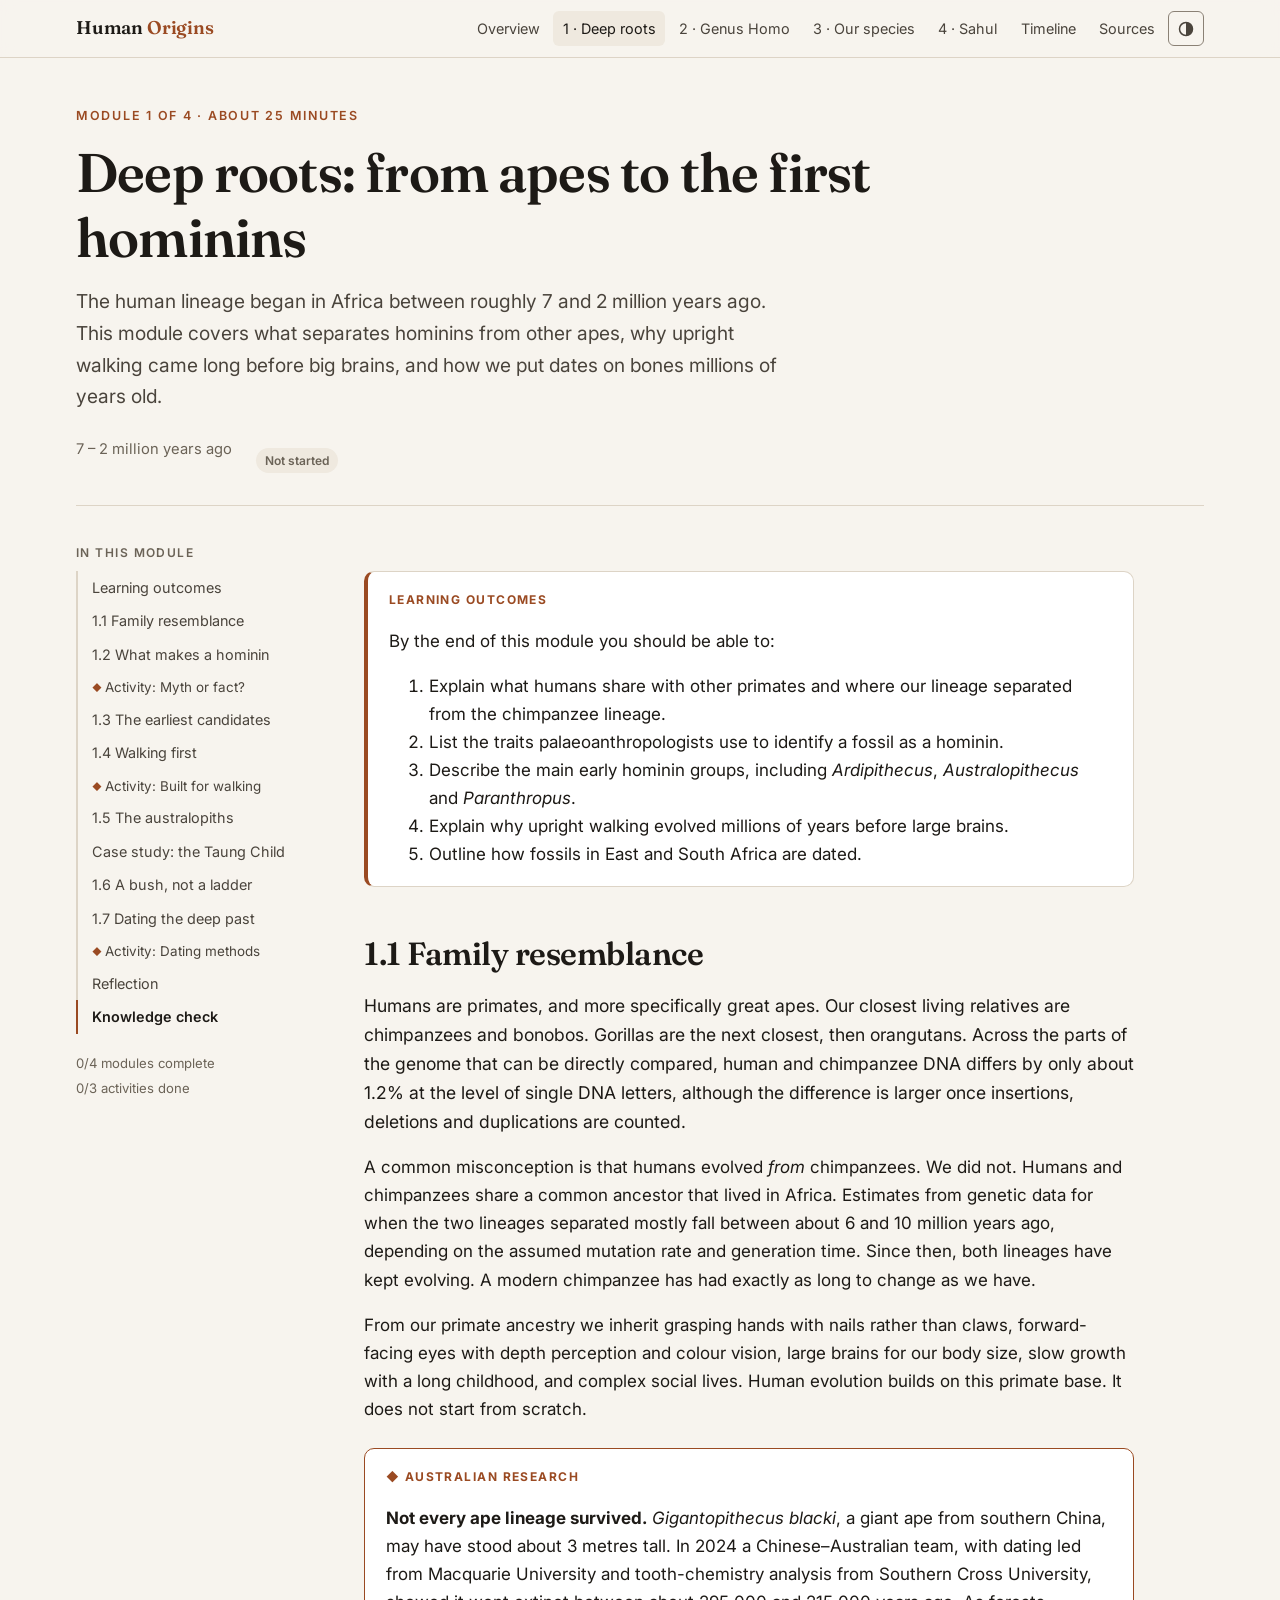
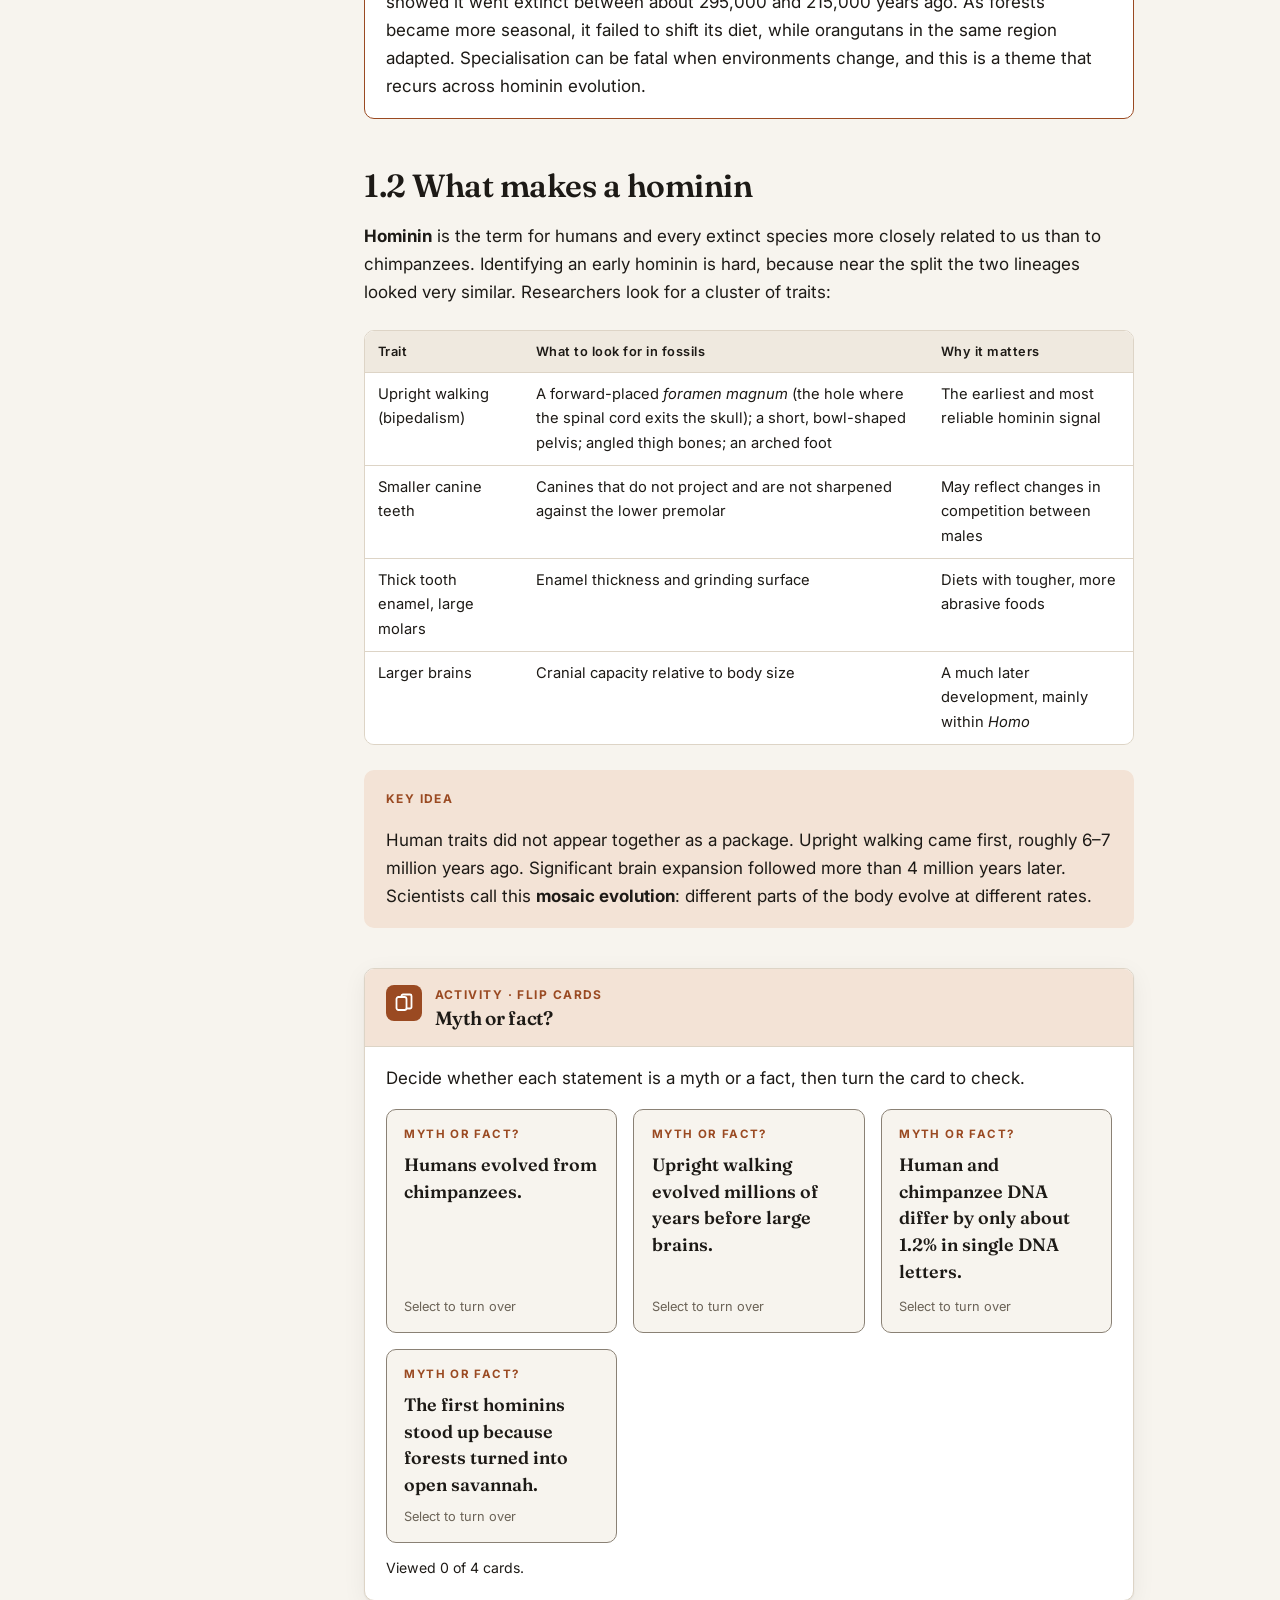
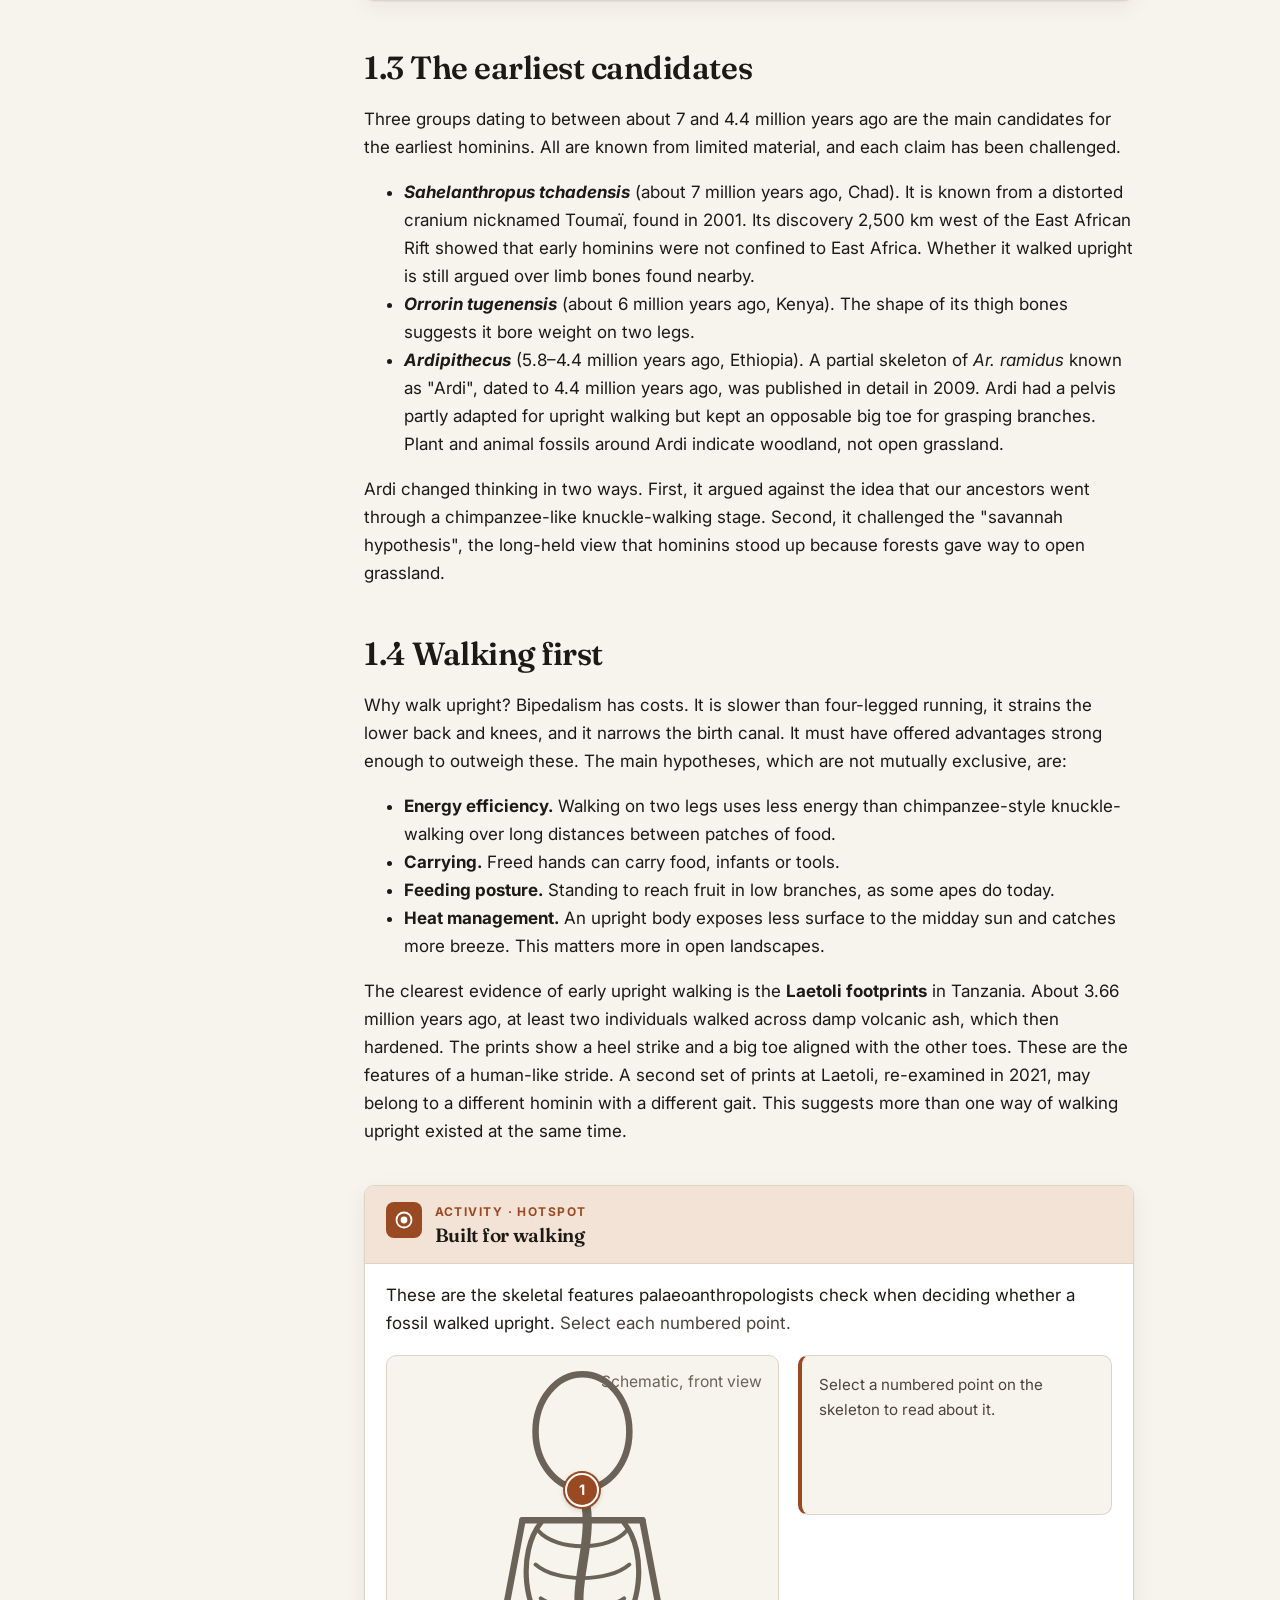
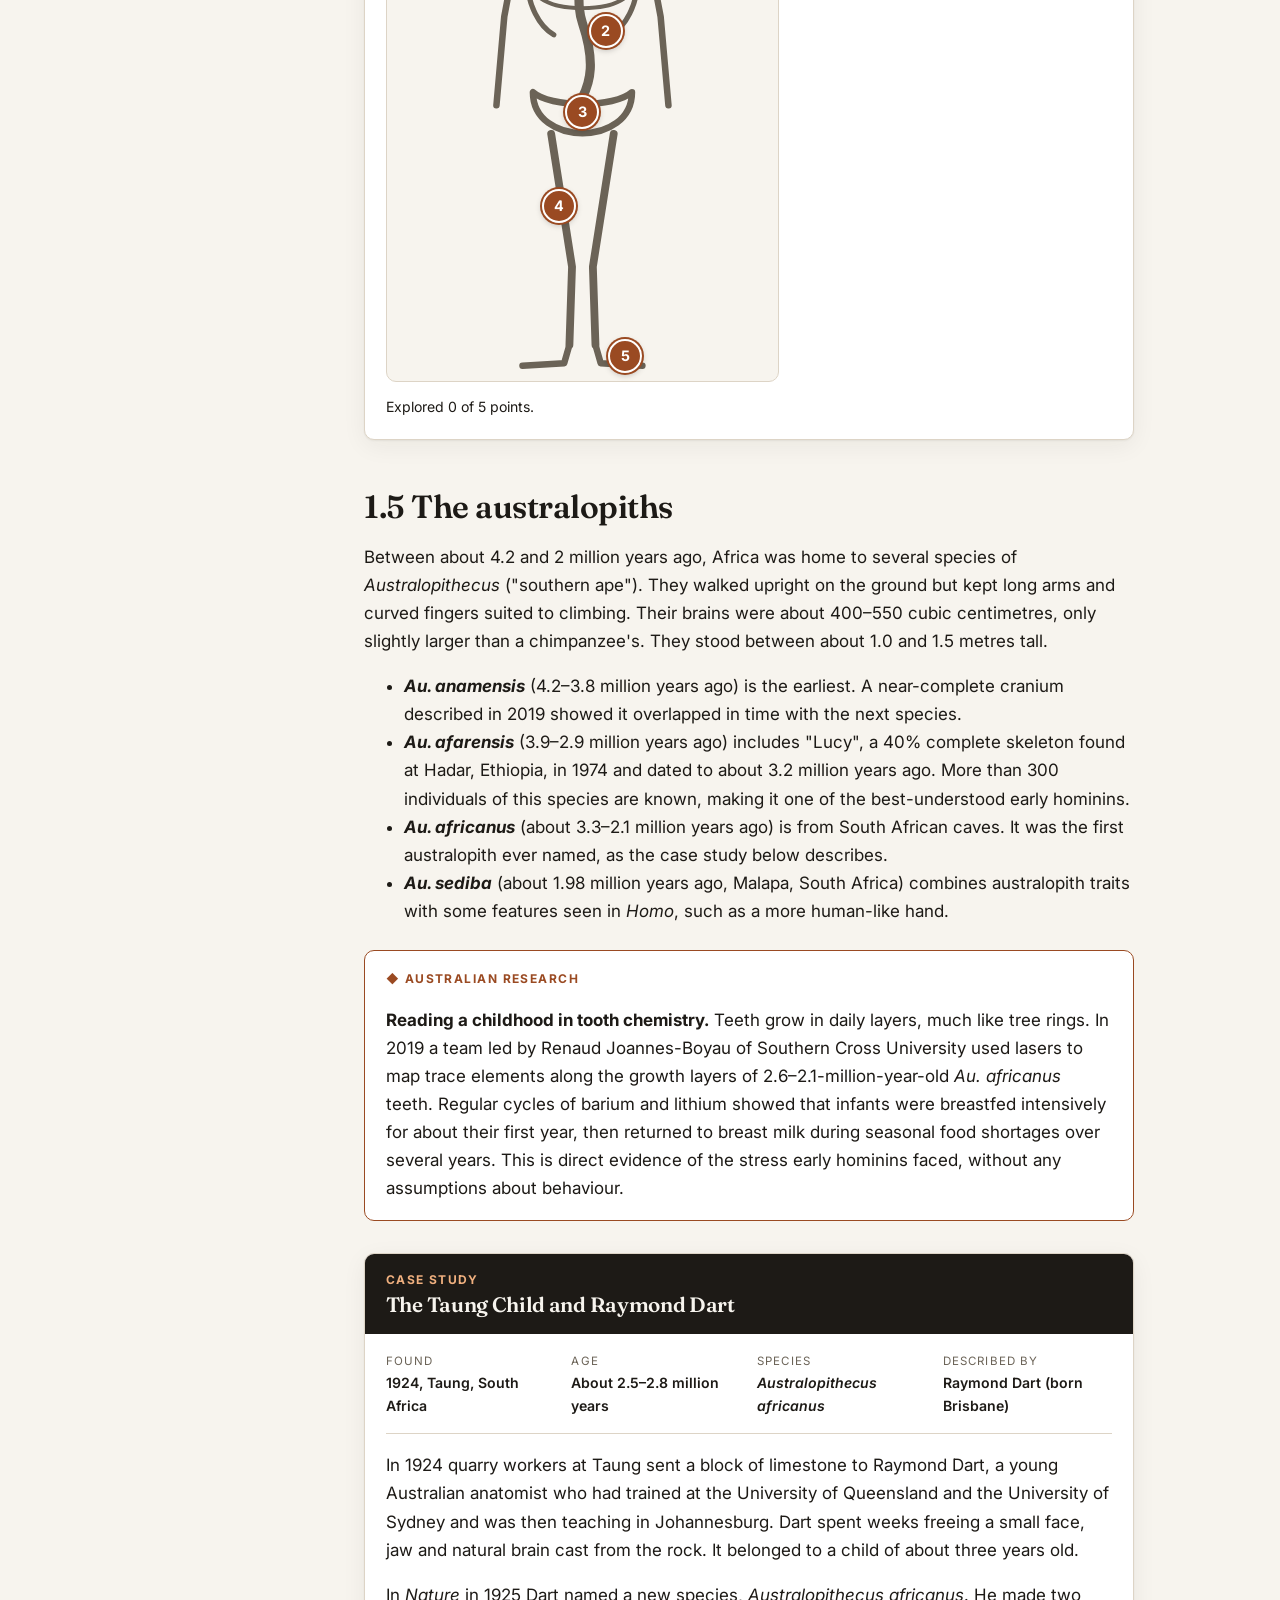
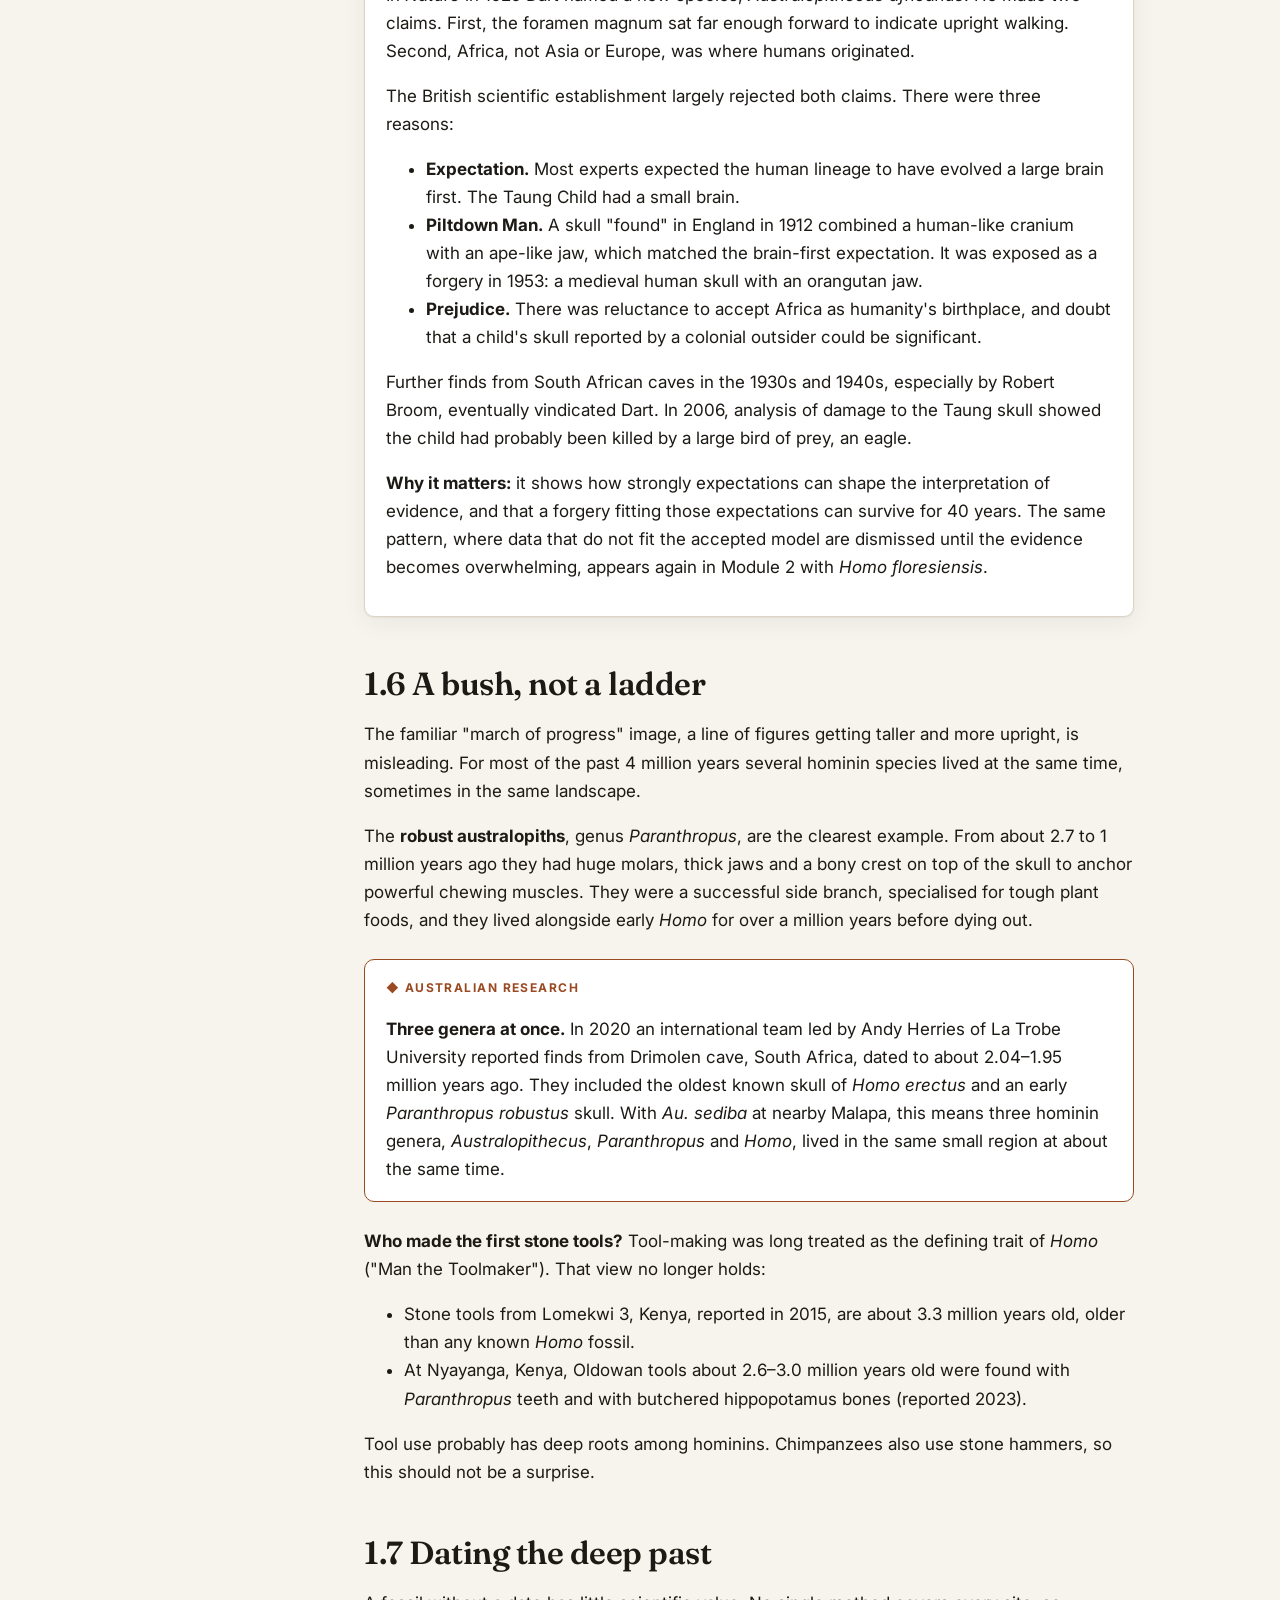
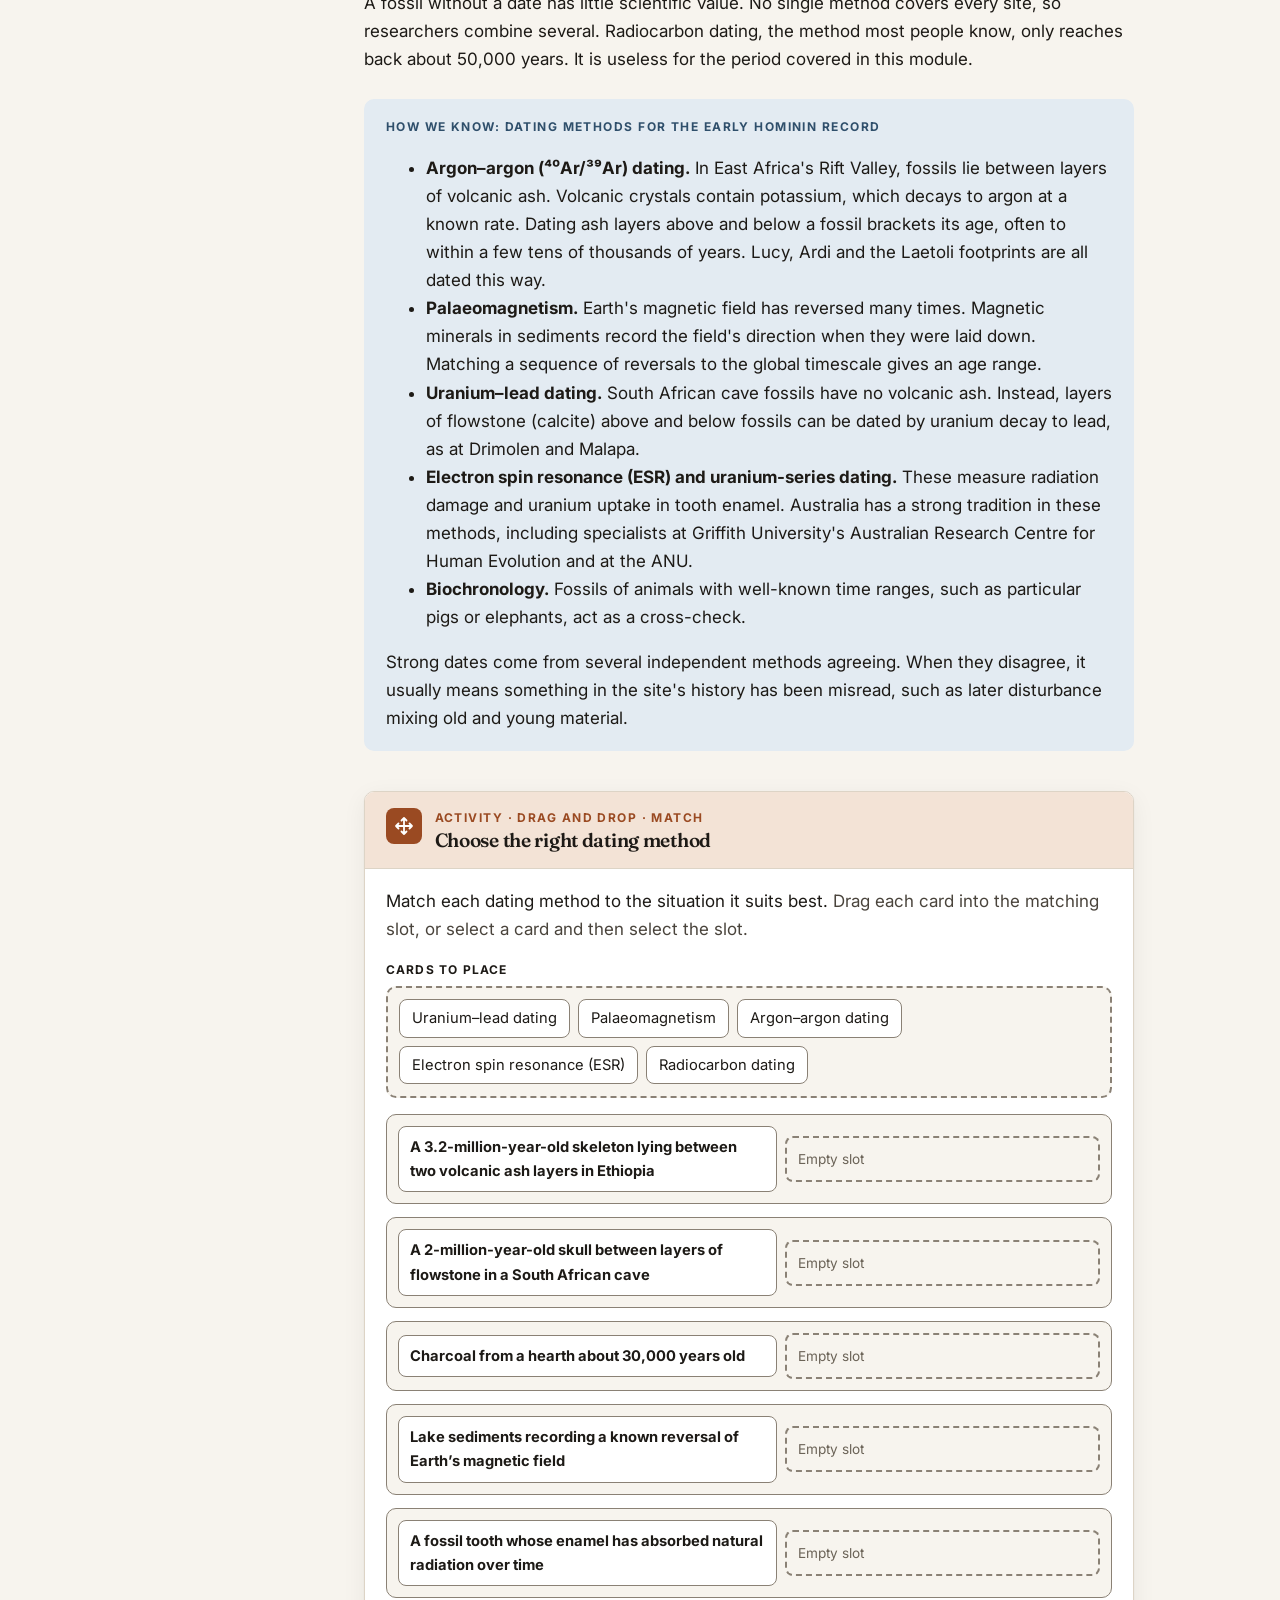
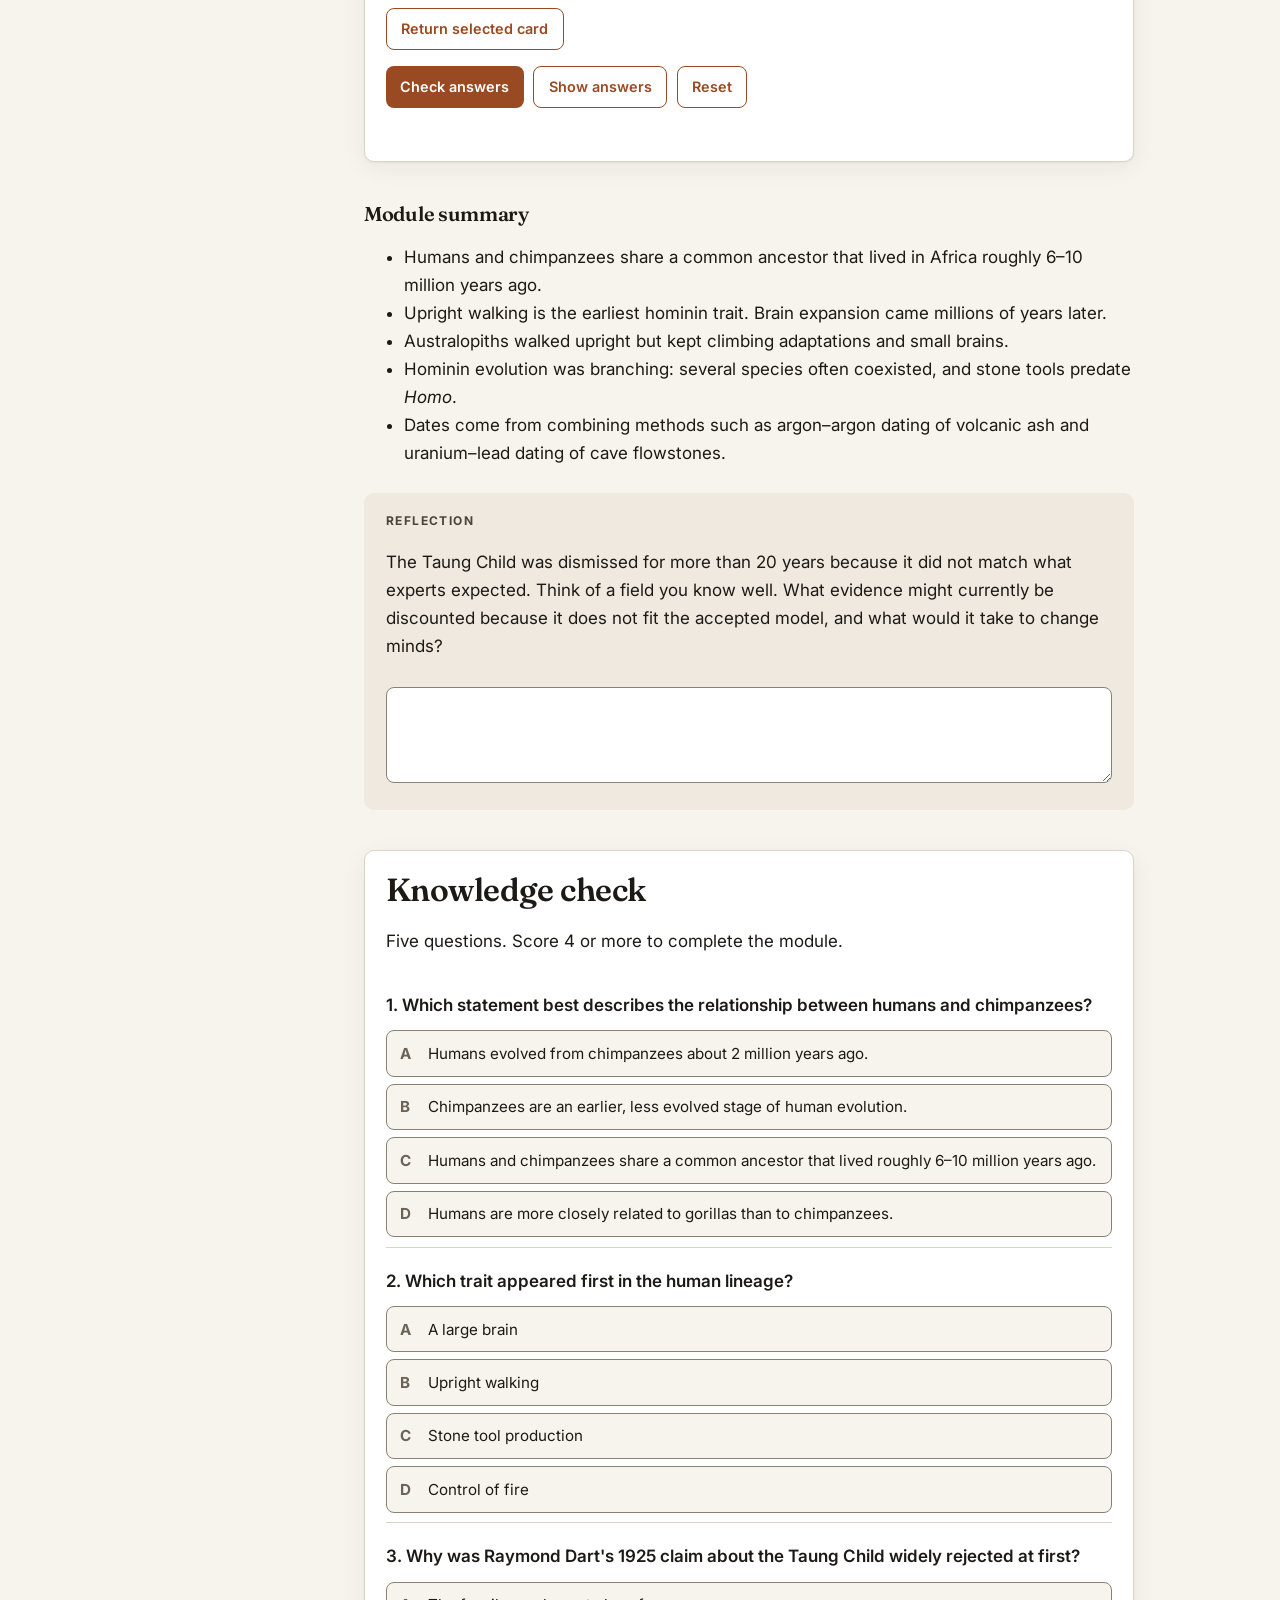
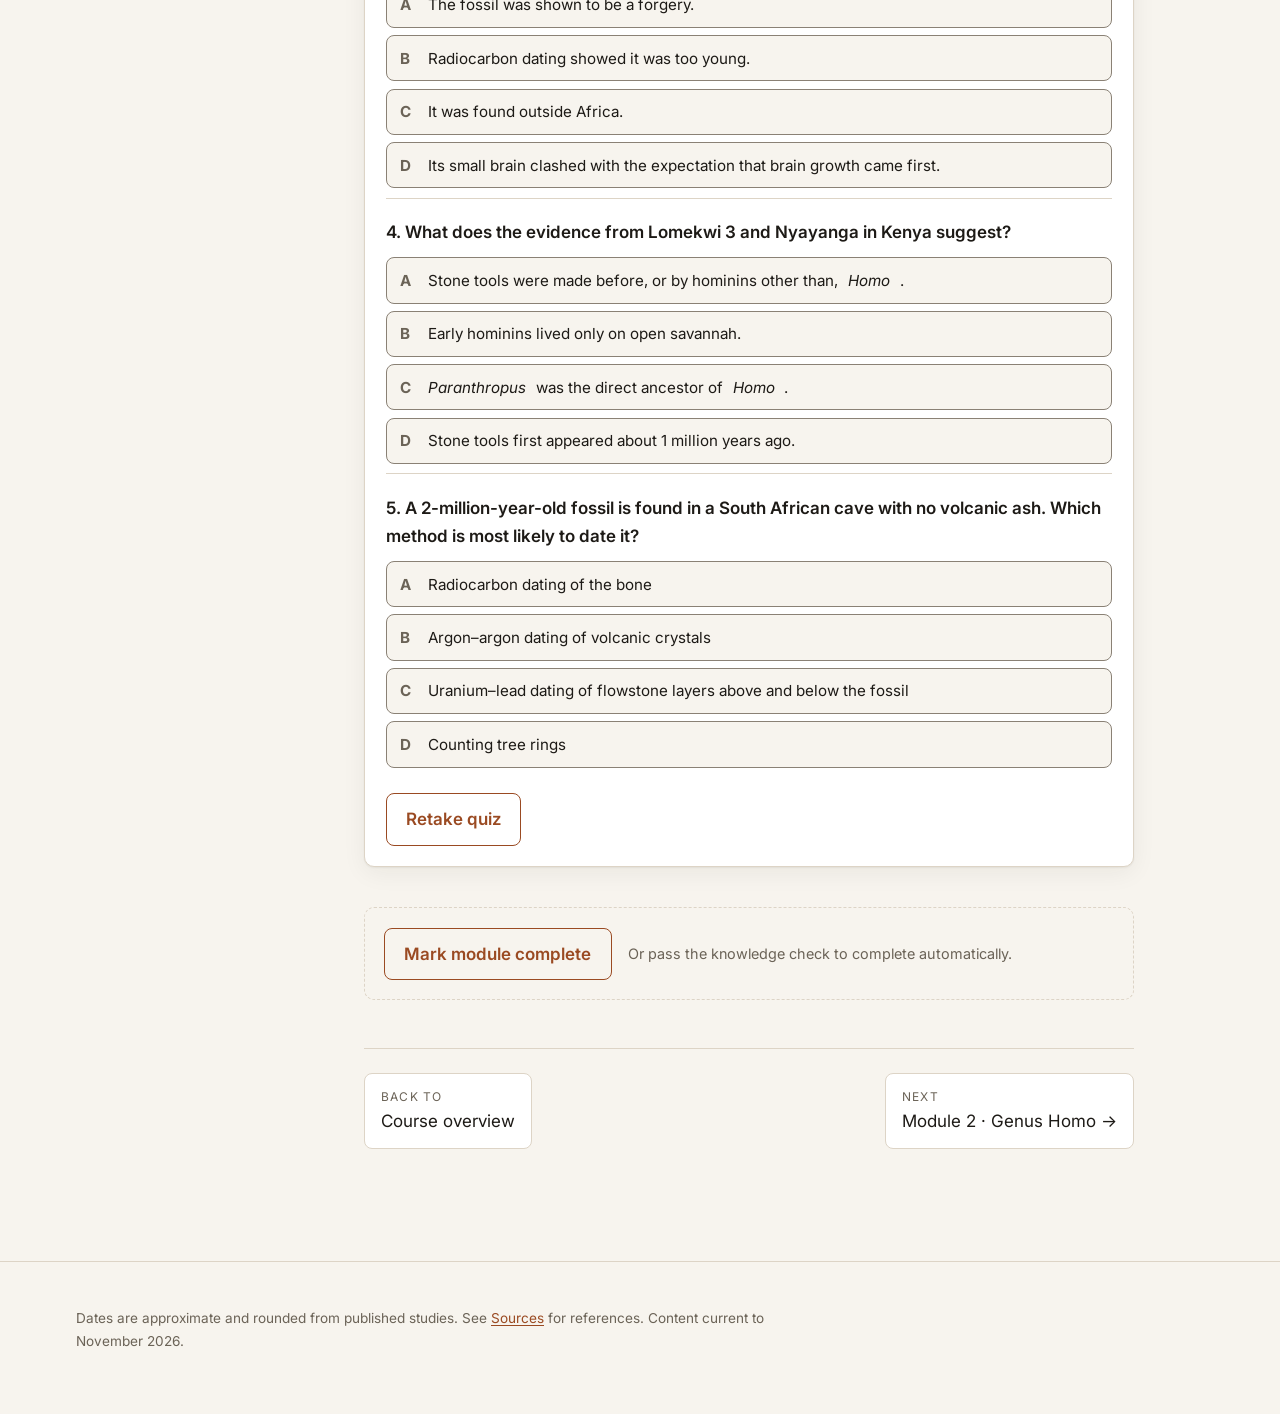
==== commit 394edc10: "Add interactive activities and make colour scheme WCAG 2.2 AA compliant - Twelve activities (three p" ====
--- a/site/module-1.html
+++ b/site/module-1.html
@@ -44,16 +44,19 @@
         <li><a href="#outcomes">Learning outcomes</a></li>
         <li><a href="#s1">1.1 Family resemblance</a></li>
         <li><a href="#s2">1.2 What makes a hominin</a></li>
+        <li><a href="#m1-a1" class="toc-act">Activity: Myth or fact?</a></li>
         <li><a href="#s3">1.3 The earliest candidates</a></li>
         <li><a href="#s4">1.4 Walking first</a></li>
+        <li><a href="#m1-a2" class="toc-act">Activity: Built for walking</a></li>
         <li><a href="#s5">1.5 The australopiths</a></li>
         <li><a href="#case">Case study: the Taung Child</a></li>
         <li><a href="#s6">1.6 A bush, not a ladder</a></li>
         <li><a href="#s7">1.7 Dating the deep past</a></li>
+        <li><a href="#m1-a3" class="toc-act">Activity: Dating methods</a></li>
         <li><a href="#reflect">Reflection</a></li>
         <li><a href="#quiz">Knowledge check</a></li>
       </ol>
-      <p class="progress-mini"><span data-progress-count>0</span>/4 modules complete</p>
+      <p class="progress-mini"><span data-progress-count>0</span>/4 modules complete<span class="acts-mini" data-acts-for="m1"></span></p>
     </aside>
 
     <article class="content">
@@ -95,6 +98,44 @@
         <p>Human traits did not appear together as a package. Upright walking came first, roughly 6–7 million years ago. Significant brain expansion followed more than 4 million years later. Scientists call this <strong>mosaic evolution</strong>: different parts of the body evolve at different rates.</p>
       </div>
 
+            <section class="activity" id="m1-a1" data-activity="m1-a1" data-type="flip" aria-labelledby="m1-a1-h">
+        <div class="act-head">
+          <span class="act-icon" aria-hidden="true"><svg viewBox="0 0 20 20" fill="none" stroke="currentColor" stroke-width="1.8" stroke-linejoin="round"><rect x="2.5" y="4" width="10" height="13" rx="2"/><path d="M7.5 4V3a1.5 1.5 0 0 1 1.5-1.5h7A1.5 1.5 0 0 1 17.5 3v11A1.5 1.5 0 0 1 16 15.5h-3.5"/></svg></span>
+          <div><p class="box-title">Activity · Flip cards</p><h3 id="m1-a1-h">Myth or fact?</h3></div>
+          <span class="act-done" hidden>✓ Completed</span>
+        </div>
+        <div class="act-body">
+          <p>Decide whether each statement is a myth or a fact, then turn the card to check.</p>
+          <div class="flip-grid">
+            <button class="flip" type="button" aria-pressed="false">
+              <span class="flip-inner">
+                <span class="flip-face flip-front"><span class="flip-tag">Myth or fact?</span><span class="flip-text">Humans evolved from chimpanzees.</span><span class="flip-hint">Select to turn over</span></span>
+                <span class="flip-face flip-back"><span class="flip-tag">Myth</span><span class="flip-text">Humans and chimpanzees share a common ancestor that lived roughly 6–10 million years ago. Both lineages have been evolving ever since.</span></span>
+              </span>
+            </button>
+            <button class="flip" type="button" aria-pressed="false">
+              <span class="flip-inner">
+                <span class="flip-face flip-front"><span class="flip-tag">Myth or fact?</span><span class="flip-text">Upright walking evolved millions of years before large brains.</span><span class="flip-hint">Select to turn over</span></span>
+                <span class="flip-face flip-back"><span class="flip-tag">Fact</span><span class="flip-text">Bipedal features appear about 6–7 million years ago. Major brain expansion happens within <em>Homo</em>, after about 2 million years ago.</span></span>
+              </span>
+            </button>
+            <button class="flip" type="button" aria-pressed="false">
+              <span class="flip-inner">
+                <span class="flip-face flip-front"><span class="flip-tag">Myth or fact?</span><span class="flip-text">Human and chimpanzee DNA differ by only about 1.2% in single DNA letters.</span><span class="flip-hint">Select to turn over</span></span>
+                <span class="flip-face flip-back"><span class="flip-tag">Fact</span><span class="flip-text">True for directly comparable sequence. The difference is larger once insertions, deletions and duplications are counted.</span></span>
+              </span>
+            </button>
+            <button class="flip" type="button" aria-pressed="false">
+              <span class="flip-inner">
+                <span class="flip-face flip-front"><span class="flip-tag">Myth or fact?</span><span class="flip-text">The first hominins stood up because forests turned into open savannah.</span><span class="flip-hint">Select to turn over</span></span>
+                <span class="flip-face flip-back"><span class="flip-tag">Myth (mostly)</span><span class="flip-text">"Ardi" and other early hominins lived in woodland. Upright walking began in mixed, partly wooded habitats.</span></span>
+              </span>
+            </button>
+          </div>
+          <p class="act-status" role="status" aria-live="polite"></p>
+        </div>
+      </section>
+
       <h2 id="s3">1.3 The earliest candidates</h2>
       <p>Three groups dating to between about 7 and 4.4 million years ago are the main candidates for the earliest hominins. All are known from limited material, and each claim has been challenged.</p>
       <ul>
@@ -113,6 +154,49 @@
         <li><strong>Heat management.</strong> An upright body exposes less surface to the midday sun and catches more breeze. This matters more in open landscapes.</li>
       </ul>
       <p>The clearest evidence of early upright walking is the <strong>Laetoli footprints</strong> in Tanzania. About 3.66 million years ago, at least two individuals walked across damp volcanic ash, which then hardened. The prints show a heel strike and a big toe aligned with the other toes. These are the features of a human-like stride. A second set of prints at Laetoli, re-examined in 2021, may belong to a different hominin with a different gait. This suggests more than one way of walking upright existed at the same time.</p>
+
+            <section class="activity" id="m1-a2" data-activity="m1-a2" data-type="hotspot" aria-labelledby="m1-a2-h">
+        <div class="act-head">
+          <span class="act-icon" aria-hidden="true"><svg viewBox="0 0 20 20" fill="none" stroke="currentColor" stroke-width="1.8"><circle cx="10" cy="10" r="7.5"/><circle cx="10" cy="10" r="2.5" fill="currentColor"/></svg></span>
+          <div><p class="box-title">Activity · Hotspot</p><h3 id="m1-a2-h">Built for walking</h3></div>
+          <span class="act-done" hidden>✓ Completed</span>
+        </div>
+        <div class="act-body">
+          <p>These are the skeletal features palaeoanthropologists check when deciding whether a fossil walked upright. <span style="color:var(--ink-2)">Select each numbered point.</span></p>
+          <div class="hs-wrap">
+            <div class="hs-stage">
+              <svg viewBox="0 0 300 480" role="img" aria-labelledby="m1-a2-svgt"><title id="m1-a2-svgt">Schematic front view of a human skeleton showing features linked to upright walking</title>
+                <g fill="none" stroke-linecap="round" stroke-linejoin="round" style="stroke:var(--ink-3)">
+                  <ellipse cx="150" cy="58" rx="36" ry="44" stroke-width="5"/>
+                  <path d="M150 102 C162 140 140 175 150 205 C160 235 156 250 150 262" stroke-width="7"/>
+                  <path d="M118 128 C100 150 104 200 128 214 M182 128 C200 150 196 200 172 214" stroke-width="4"/>
+                  <path d="M116 134 C130 150 170 150 184 134 M114 160 C130 174 170 174 186 160 M118 186 C132 196 168 196 182 186" stroke-width="3"/>
+                  <path d="M104 126 H196" stroke-width="5"/>
+                  <path d="M104 126 L90 200 L84 268 M196 126 L210 200 L216 268" stroke-width="5"/>
+                  <path d="M112 258 C112 300 188 300 188 258 C175 270 125 270 112 258 Z" stroke-width="5"/>
+                  <path d="M126 290 L142 392 L140 452 M174 290 L158 392 L160 452" stroke-width="6"/>
+                  <path d="M140 452 L136 466 L104 468 M160 452 L164 466 L196 468" stroke-width="5"/>
+                </g>
+                <text x="288" y="24" font-size="12" text-anchor="end" class="muted">Schematic, front view</text>
+              </svg>
+              <button class="hs-pin" type="button" data-hs="0" style="left:50%;top:21.5%" aria-label="1: Foramen magnum">1</button>
+              <button class="hs-pin" type="button" data-hs="1" style="left:56%;top:44%" aria-label="2: S-shaped spine">2</button>
+              <button class="hs-pin" type="button" data-hs="2" style="left:50%;top:57%" aria-label="3: Short, bowl-shaped pelvis">3</button>
+              <button class="hs-pin" type="button" data-hs="3" style="left:44%;top:72%" aria-label="4: Angled thigh bones">4</button>
+              <button class="hs-pin" type="button" data-hs="4" style="left:61%;top:96%" aria-label="5: Arched foot and aligned big toe">5</button>
+            </div>
+            <div class="hs-panel" aria-live="polite">
+              <p class="hs-intro" style="color:var(--ink-2)">Select a numbered point on the skeleton to read about it.</p>
+              <div class="hs-info" data-for="0" hidden><h4>1. Foramen magnum</h4><p>The opening where the spinal cord leaves the skull. In habitual bipeds it sits forward, under the skull, so the head balances on top of a vertical spine. In chimpanzees it is further back.</p><p>This was Raymond Dart’s key evidence for the Taung Child, and it is used for <em>Sahelanthropus</em>.</p></div>
+              <div class="hs-info" data-for="1" hidden><h4>2. S-shaped spine</h4><p>A forward curve in the lower back (lumbar lordosis) keeps the upper body’s weight over the hips. It also explains why humans are prone to lower back pain.</p></div>
+              <div class="hs-info" data-for="2" hidden><h4>3. Short, bowl-shaped pelvis</h4><p>A short, broad pelvis lets hip muscles hold the body steady while standing on one leg mid-stride. It also narrows the birth canal, which makes human birth difficult.</p><p>Ardi’s upper pelvis was already partly reshaped this way.</p></div>
+              <div class="hs-info" data-for="3" hidden><h4>4. Angled thigh bones</h4><p>The thigh bones angle inwards so the knees sit under the body’s centre of mass. Lucy’s knee shows this angle clearly.</p></div>
+              <div class="hs-info" data-for="4" hidden><h4>5. Arched foot and aligned big toe</h4><p>An arched foot absorbs shock and acts as a lever for push-off, and the big toe lines up with the other toes.</p><p>The 3.66-million-year-old Laetoli footprints show both. Ardi still had a grasping, opposable big toe.</p></div>
+            </div>
+          </div>
+          <p class="act-status" role="status" aria-live="polite"></p>
+        </div>
+      </section>
 
       <h2 id="s5">1.5 The australopiths</h2>
       <p>Between about 4.2 and 2 million years ago, Africa was home to several species of <em>Australopithecus</em> ("southern ape"). They walked upright on the ground but kept long arms and curved fingers suited to climbing. Their brains were about 400–550 cubic centimetres, only slightly larger than a chimpanzee's. They stood between about 1.0 and 1.5 metres tall.</p>
@@ -183,6 +267,55 @@
         <p>Strong dates come from several independent methods agreeing. When they disagree, it usually means something in the site's history has been misread, such as later disturbance mixing old and young material.</p>
       </div>
 
+            <section class="activity" id="m1-a3" data-activity="m1-a3" data-type="match" aria-labelledby="m1-a3-h">
+        <div class="act-head">
+          <span class="act-icon" aria-hidden="true"><svg viewBox="0 0 20 20" fill="none" stroke="currentColor" stroke-width="1.8" stroke-linecap="round" stroke-linejoin="round"><path d="M10 2v16M2 10h16M10 2 7.5 4.5M10 2l2.5 2.5M10 18l-2.5-2.5M10 18l2.5-2.5M2 10l2.5-2.5M2 10l2.5 2.5M18 10l-2.5-2.5M18 10l-2.5 2.5"/></svg></span>
+          <div><p class="box-title">Activity · Drag and drop · match</p><h3 id="m1-a3-h">Choose the right dating method</h3></div>
+          <span class="act-done" hidden>✓ Completed</span>
+        </div>
+        <div class="act-body">
+          <p class="dnd-instr">Match each dating method to the situation it suits best. <span class="sub" style="color:var(--ink-2)">Drag each card into the matching slot, or select a card and then select the slot. </span></p>
+          <p class="dnd-bank-label" id="m1-a3-bank">Cards to place</p>
+          <ul class="dnd-bank" aria-labelledby="m1-a3-bank">
+            <li><button class="dnd-item" type="button" data-answer="upb">Uranium–lead dating</button></li>
+            <li><button class="dnd-item" type="button" data-answer="pmag">Palaeomagnetism</button></li>
+            <li><button class="dnd-item" type="button" data-answer="ar">Argon–argon dating</button></li>
+            <li><button class="dnd-item" type="button" data-answer="esr">Electron spin resonance (ESR)</button></li>
+            <li><button class="dnd-item" type="button" data-answer="c14">Radiocarbon dating</button></li>
+          </ul>
+          <div class="dnd-zones match">
+            <div class="dnd-zone" data-zone="ar" data-cap="1">
+              <button class="dnd-target" type="button"><strong>A 3.2-million-year-old skeleton lying between two volcanic ash layers in Ethiopia</strong></button>
+              <ul class="dnd-list"></ul>
+            </div>
+            <div class="dnd-zone" data-zone="upb" data-cap="1">
+              <button class="dnd-target" type="button"><strong>A 2-million-year-old skull between layers of flowstone in a South African cave</strong></button>
+              <ul class="dnd-list"></ul>
+            </div>
+            <div class="dnd-zone" data-zone="c14" data-cap="1">
+              <button class="dnd-target" type="button"><strong>Charcoal from a hearth about 30,000 years old</strong></button>
+              <ul class="dnd-list"></ul>
+            </div>
+            <div class="dnd-zone" data-zone="pmag" data-cap="1">
+              <button class="dnd-target" type="button"><strong>Lake sediments recording a known reversal of Earth’s magnetic field</strong></button>
+              <ul class="dnd-list"></ul>
+            </div>
+            <div class="dnd-zone" data-zone="esr" data-cap="1">
+              <button class="dnd-target" type="button"><strong>A fossil tooth whose enamel has absorbed natural radiation over time</strong></button>
+              <ul class="dnd-list"></ul>
+            </div>
+          </div>
+          <div class="act-actions" style="margin-top:.6rem"><button class="btn secondary small" type="button" data-dnd-return>Return selected card</button></div>
+          <div class="act-actions">
+            <button class="btn small" type="button" data-check>Check answers</button>
+            <button class="btn secondary small" type="button" data-reveal hidden>Show answers</button>
+            <button class="btn secondary small" type="button" data-reset>Reset</button>
+          </div>
+          <div class="act-explain" hidden><p><strong>Why:</strong> argon–argon dates volcanic crystals, so it suits East Africa’s ash layers. South African caves have no ash, so the flowstone above and below fossils is dated by uranium–lead. Radiocarbon only works on organic material younger than about 50,000 years. Palaeomagnetism matches magnetic reversals to the global timescale. ESR measures radiation damage that builds up in tooth enamel.</p></div>
+          <p class="act-status" role="status" aria-live="polite"></p>
+        </div>
+      </section>
+
       <h3>Module summary</h3>
       <ul>
         <li>Humans and chimpanzees share a common ancestor that lived in Africa roughly 6–10 million years ago.</li>
@@ -280,5 +413,6 @@
   <p>Dates are approximate and rounded from published studies. See <a href="resources.html">Sources</a> for references. Content current to November 2026.</p>
 </div></footer>
 <script src="assets/app.js"></script>
+<script src="assets/activities.js"></script>
 </body>
 </html>
--- a/site/assets/styles.css
+++ b/site/assets/styles.css
@@ -5,7 +5,7 @@
   --surface-2: #efe9df;
   --ink: #1d1a16;
   --ink-2: #4a443c;
-  --ink-3: #7a7266;
+  --ink-3: #6b6357;      /* 5.4:1 on bg, 4.9:1 on surface-2 */
   --rule: #ddd4c6;
   --accent: #9a4a22;      /* ochre */
   --accent-2: #c9783f;
@@ -16,6 +16,14 @@
   --bad-soft: #f6e1e1;
   --note: #2f4f6b;
   --note-soft: #e3ebf2;
+  --control: #8a8175;     /* borders of interactive controls, >=3:1 */
+  --focus: #9a4a22;
+  --link-hover: #7f3a18;
+  --btn-hover: #7f3a18;
+  --on-accent: #ffffff;
+  --bar2: #b9672e;
+  --case-bg: #1d1a16; --case-ink: #f7f4ee; --case-title: #f0b07f;
+  --g-early: #7a6a55; --g-austr: #c9783f; --g-paran: #8c5a3c; --g-homoE: #4f7a8c; --g-homoL: #2f4f6b; --g-sap: #9a4a22;
   --shadow: 0 1px 2px rgba(29,26,22,.06), 0 6px 24px rgba(29,26,22,.06);
   --radius: 10px;
   --serif: "Fraunces", Georgia, "Times New Roman", serif;
@@ -28,6 +36,9 @@
     --bg: #151310; --surface: #1e1b17; --surface-2: #26221d; --ink: #f0ebe3; --ink-2: #cfc6b8;
     --ink-3: #9a9183; --rule: #3a342c; --accent: #e09a66; --accent-2: #f0b07f; --accent-soft: #3a2a1f;
     --ok: #7cc495; --ok-soft: #1f3327; --bad: #ec8f8f; --bad-soft: #3b2222; --note: #9cc0e0; --note-soft: #1f2b37;
+    --control: #857c6e; --focus: #f0b07f; --link-hover: #f0b07f; --btn-hover: #f0b07f; --on-accent: #1d1a16; --bar2: #f0b07f;
+    --case-bg: #3a2a1f; --case-ink: #f0ebe3; --case-title: #f0b07f;
+    --g-early: #b8a68c; --g-austr: #d9a86c; --g-paran: #c99470; --g-homoE: #7fb0c4; --g-homoL: #9cc0e0; --g-sap: #f08a5d;
     --shadow: 0 1px 2px rgba(0,0,0,.4); color-scheme: dark;
   }
 }
@@ -35,6 +46,9 @@
   --bg: #151310; --surface: #1e1b17; --surface-2: #26221d; --ink: #f0ebe3; --ink-2: #cfc6b8;
   --ink-3: #9a9183; --rule: #3a342c; --accent: #e09a66; --accent-2: #f0b07f; --accent-soft: #3a2a1f;
   --ok: #7cc495; --ok-soft: #1f3327; --bad: #ec8f8f; --bad-soft: #3b2222; --note: #9cc0e0; --note-soft: #1f2b37;
+  --control: #857c6e; --focus: #f0b07f; --link-hover: #f0b07f; --btn-hover: #f0b07f; --on-accent: #1d1a16; --bar2: #f0b07f;
+  --case-bg: #3a2a1f; --case-ink: #f0ebe3; --case-title: #f0b07f;
+  --g-early: #b8a68c; --g-austr: #d9a86c; --g-paran: #c99470; --g-homoE: #7fb0c4; --g-homoL: #9cc0e0; --g-sap: #f08a5d;
   --shadow: 0 1px 2px rgba(0,0,0,.4); color-scheme: dark;
 }
 
@@ -47,8 +61,8 @@
 }
 img, svg { max-width: 100%; height: auto; }
 a { color: var(--accent); text-underline-offset: 2px; }
-a:hover { color: var(--accent-2); }
-:focus-visible { outline: 3px solid var(--accent-2); outline-offset: 2px; border-radius: 3px; }
+a:hover { color: var(--link-hover); }
+:focus-visible { outline: 3px solid var(--focus); outline-offset: 2px; border-radius: 3px; }
 .skip { position: absolute; left: -999px; top: 0; background: var(--ink); color: var(--bg); padding: .5rem 1rem; z-index: 100; }
 .skip:focus { left: 1rem; }
 
@@ -63,10 +77,10 @@
 .site-nav { display: flex; gap: .25rem; margin-left: auto; flex-wrap: wrap; }
 .site-nav a { color: var(--ink-2); text-decoration: none; font-size: .9rem; padding: .35rem .6rem; border-radius: 6px; }
 .site-nav a:hover, .site-nav a[aria-current="page"] { background: var(--surface-2); color: var(--ink); }
-.theme-toggle { background: none; border: 1px solid var(--rule); color: var(--ink-2); border-radius: 6px; padding: .3rem .55rem; cursor: pointer; font: inherit; font-size: .85rem; }
+.theme-toggle { background: none; border: 1px solid var(--control); color: var(--ink-2); border-radius: 6px; padding: .3rem .55rem; cursor: pointer; font: inherit; font-size: .85rem; }
 .nav-toggle { display: none; }
 @media (max-width: 820px) {
-  .nav-toggle { display: inline-block; margin-left: auto; background: none; border: 1px solid var(--rule); color: var(--ink); border-radius: 6px; padding: .3rem .6rem; font: inherit; font-size: .9rem; }
+  .nav-toggle { display: inline-block; margin-left: auto; background: none; border: 1px solid var(--control); color: var(--ink); border-radius: 6px; padding: .3rem .6rem; font: inherit; font-size: .9rem; }
   .site-nav { display: none; position: absolute; top: 100%; left: 0; right: 0; background: var(--bg); border-bottom: 1px solid var(--rule); flex-direction: column; padding: .5rem 16px 1rem; }
   .site-nav.open { display: flex; }
 }
@@ -84,12 +98,10 @@
 .meta-row { display: flex; flex-wrap: wrap; gap: .5rem 1.5rem; color: var(--ink-3); font-size: .92rem; }
 .meta-row strong { color: var(--ink); font-weight: 600; }
 
-.btn { display: inline-block; background: var(--accent); color: #fff; padding: .7rem 1.2rem; border-radius: 8px; text-decoration: none; font-weight: 600; border: 0; cursor: pointer; font: inherit; font-weight: 600; }
-.btn:hover { background: var(--accent-2); color: #fff; }
+.btn { display: inline-block; background: var(--accent); color: var(--on-accent); padding: .7rem 1.2rem; border-radius: 8px; text-decoration: none; font-weight: 600; border: 0; cursor: pointer; font: inherit; font-weight: 600; }
+.btn:hover { background: var(--btn-hover); color: var(--on-accent); }
 .btn.secondary { background: transparent; color: var(--accent); border: 1px solid var(--accent); }
 .btn.secondary:hover { background: var(--accent-soft); color: var(--accent); }
-:root[data-theme="dark"] .btn, :root[data-theme="dark"] .btn:hover { color: #1d1a16; }
-@media (prefers-color-scheme: dark) { :root:not([data-theme="light"]) .btn, :root:not([data-theme="light"]) .btn:hover { color: #1d1a16; } }
 
 /* Module page layout */
 .module-layout { display: grid; grid-template-columns: 240px minmax(0, 1fr); gap: 3rem; padding: 2.5rem 0 4rem; }
@@ -119,7 +131,7 @@
 .box.outcomes .box-title { color: var(--accent); }
 .box.key { background: var(--accent-soft); border-color: transparent; }
 .box.key .box-title { color: var(--accent); }
-.box.aus { background: var(--surface); border: 1px solid var(--accent-2); position: relative; }
+.box.aus { background: var(--surface); border: 1px solid var(--accent); position: relative; }
 .box.aus .box-title { color: var(--accent); }
 .box.aus .box-title::before { content: "◆ "; }
 .box.method { background: var(--note-soft); border-color: transparent; }
@@ -128,14 +140,14 @@
 .box.reflect .box-title { color: var(--ink-2); }
 .box.cultural { background: var(--surface-2); border-left: 4px solid var(--ink-3); font-size: .95rem; }
 .box.cultural .box-title { color: var(--ink-2); }
-.reflect textarea { width: 100%; min-height: 6rem; margin-top: .6rem; padding: .7rem; border-radius: 8px; border: 1px solid var(--rule); background: var(--surface); color: var(--ink); font: inherit; font-size: .95rem; resize: vertical; }
+.reflect textarea { width: 100%; min-height: 6rem; margin-top: .6rem; padding: .7rem; border-radius: 8px; border: 1px solid var(--control); background: var(--surface); color: var(--ink); font: inherit; font-size: .95rem; resize: vertical; }
 .reflect .saved { font-size: .8rem; color: var(--ink-3); }
 
 /* Case study */
 .case { border: 1px solid var(--rule); border-radius: var(--radius); background: var(--surface); margin: 2rem 0; overflow: hidden; box-shadow: var(--shadow); }
-.case-head { background: var(--ink); color: var(--bg); padding: 1rem 1.3rem; }
-.case-head .box-title { color: var(--accent-2); margin-bottom: .25rem; }
-.case-head h3 { margin: 0; color: var(--bg); font-size: 1.3rem; }
+.case-head { background: var(--case-bg); color: var(--case-ink); padding: 1rem 1.3rem; }
+.case-head .box-title { color: var(--case-title); margin-bottom: .25rem; }
+.case-head h3 { margin: 0; color: var(--case-ink); font-size: 1.3rem; }
 .case-body { padding: 1.1rem 1.3rem; }
 .case-facts { display: grid; grid-template-columns: repeat(auto-fit, minmax(150px, 1fr)); gap: .6rem 1rem; margin: 0 0 1rem; padding: 0 0 1rem; border-bottom: 1px solid var(--rule); }
 .case-facts div { font-size: .88rem; }
@@ -157,8 +169,8 @@
 .fig-svg .muted { fill: var(--ink-3); }
 .fig-svg .axis { stroke: var(--rule); }
 .fig-svg .bar { fill: var(--accent); }
-.fig-svg .bar2 { fill: var(--accent-2); opacity: .7; }
-.fig-svg .bar3 { fill: var(--note); opacity: .8; }
+.fig-svg .bar2 { fill: var(--bar2); }
+.fig-svg .bar3 { fill: var(--note); }
 .fig-svg .line { stroke: var(--ink-3); }
 
 /* Quiz */
@@ -168,12 +180,15 @@
 .q:first-of-type { border-top: 0; }
 .q-text { font-weight: 600; margin: 0 0 .7rem; }
 .q-opts { display: grid; gap: .45rem; }
-.q-opt { display: flex; gap: .6rem; align-items: flex-start; padding: .6rem .8rem; border: 1px solid var(--rule); border-radius: 8px; cursor: pointer; background: var(--bg); font-size: .95rem; text-align: left; color: var(--ink); font: inherit; font-size: .95rem; width: 100%; }
+.q-opt { display: flex; gap: .6rem; align-items: flex-start; padding: .6rem .8rem; border: 1px solid var(--control); border-radius: 8px; cursor: pointer; background: var(--bg); font-size: .95rem; text-align: left; color: var(--ink); font: inherit; font-size: .95rem; width: 100%; }
 .q-opt:hover:not([disabled]) { border-color: var(--accent-2); }
 .q-opt .letter { font-weight: 700; color: var(--ink-3); min-width: 1.2rem; }
-.q-opt.correct { background: var(--ok-soft); border-color: var(--ok); }
-.q-opt.wrong { background: var(--bad-soft); border-color: var(--bad); }
-.q-opt[disabled] { cursor: default; }
+.q-opt.correct { background: var(--ok-soft); border-color: var(--ok); border-width: 2px; }
+.q-opt .mark { margin-left: auto; font-weight: 700; white-space: nowrap; font-size: .85rem; }
+.q-opt.correct .mark { color: var(--ok); }
+.q-opt.wrong .mark { color: var(--bad); }
+.q-opt.wrong { background: var(--bad-soft); border-color: var(--bad); border-width: 2px; }
+.q-opt[disabled] { cursor: default; color: var(--ink); opacity: 1; }
 .q-feedback { display: none; margin: .7rem 0 0; font-size: .92rem; padding: .7rem .9rem; border-radius: 8px; background: var(--surface-2); }
 .q-feedback.show { display: block; }
 .q-feedback strong.ok { color: var(--ok); }
@@ -211,7 +226,7 @@
 
 /* Timeline */
 .tl-controls { display: flex; flex-wrap: wrap; gap: .5rem; margin: 1.5rem 0 1rem; }
-.chip { border: 1px solid var(--rule); background: var(--surface); color: var(--ink-2); border-radius: 99px; padding: .35rem .8rem; font: inherit; font-size: .85rem; cursor: pointer; }
+.chip { border: 1px solid var(--control); background: var(--surface); color: var(--ink-2); border-radius: 99px; padding: .35rem .8rem; font: inherit; font-size: .85rem; cursor: pointer; }
 .chip[aria-pressed="true"] { background: var(--ink); color: var(--bg); border-color: var(--ink); }
 .tl-chart { background: var(--surface); border: 1px solid var(--rule); border-radius: var(--radius); padding: 1rem; overflow-x: auto; }
 .tl-chart svg { display: block; min-width: 720px; }
@@ -233,7 +248,7 @@
 .events-list { list-style: none; padding: 0; margin: 1.5rem 0; }
 .events-list li { display: grid; grid-template-columns: 9rem 1fr; gap: 1rem; padding: .7rem 0; border-bottom: 1px solid var(--rule); font-size: .95rem; }
 .events-list .when { color: var(--accent); font-weight: 600; font-variant-numeric: tabular-nums; }
-.events-list .aus-tag { font-size: .7rem; font-weight: 700; color: var(--accent); border: 1px solid var(--accent-2); border-radius: 4px; padding: 0 .3rem; margin-left: .4rem; }
+.events-list .aus-tag { font-size: .7rem; font-weight: 700; color: var(--accent); border: 1px solid var(--accent); border-radius: 4px; padding: 0 .3rem; margin-left: .4rem; }
 @media (max-width: 560px) { .events-list li { grid-template-columns: 1fr; gap: .1rem; } }
 
 /* Glossary & references */
@@ -251,3 +266,114 @@
   .module-layout { display: block; }
   body { background: #fff; color: #000; }
 }
+
+/* ---------- Learning activities ---------- */
+.activity { margin: 2.5rem 0; border: 1px solid var(--rule); border-radius: var(--radius); background: var(--surface); box-shadow: var(--shadow); overflow: hidden; }
+.act-head { display: flex; gap: .8rem; align-items: flex-start; padding: 1rem 1.3rem; background: var(--accent-soft); border-bottom: 1px solid var(--rule); }
+.act-icon { flex: 0 0 auto; width: 36px; height: 36px; border-radius: 8px; background: var(--accent); color: var(--on-accent); display: grid; place-items: center; }
+.act-icon svg { width: 20px; height: 20px; }
+.act-head .box-title { color: var(--accent); margin: 0 0 .1rem; }
+.act-head h3 { margin: 0; font-size: 1.2rem; }
+.act-body { padding: 1.1rem 1.3rem 1.3rem; }
+.act-body > p:first-child { margin-top: 0; }
+.act-status { font-size: .88rem; color: var(--ink-2); margin: .8rem 0 0; min-height: 1.4em; }
+.act-done { display: inline-flex; align-items: center; gap: .35rem; font-size: .8rem; font-weight: 700; color: var(--ok); background: var(--ok-soft); border-radius: 99px; padding: .15rem .6rem; margin-left: auto; align-self: center; white-space: nowrap; }
+.act-done[hidden] { display: none; }
+.act-explain { margin-top: 1rem; padding: .9rem 1rem; border-radius: 8px; background: var(--surface-2); font-size: .95rem; }
+.act-explain[hidden] { display: none; }
+.act-actions { display: flex; flex-wrap: wrap; gap: .6rem; margin-top: 1rem; }
+.btn.small { padding: .5rem .9rem; font-size: .9rem; }
+
+/* Flip cards */
+.flip-grid { display: grid; grid-template-columns: repeat(auto-fit, minmax(210px, 1fr)); gap: 1rem; }
+.flip { all: unset; box-sizing: border-box; display: block; cursor: pointer; perspective: 1000px; border-radius: var(--radius); }
+.flip:focus-visible { outline: 3px solid var(--focus); outline-offset: 3px; }
+.flip-inner { display: grid; height: 100%; min-height: 190px; transition: transform .5s ease; transform-style: preserve-3d; border-radius: var(--radius); }
+.flip[aria-pressed="true"] .flip-inner { transform: rotateY(180deg); }
+.flip-face { grid-area: 1 / 1; display: flex; flex-direction: column; gap: .5rem; padding: 1rem 1.1rem; border-radius: var(--radius); border: 1px solid var(--control); backface-visibility: hidden; -webkit-backface-visibility: hidden; color: var(--ink); line-height: 1.5; }
+.flip-front { background: var(--bg); }
+.flip-back { background: var(--note-soft); transform: rotateY(180deg); border-color: var(--note); }
+.flip-tag { font-size: .72rem; letter-spacing: .12em; text-transform: uppercase; font-weight: 700; color: var(--accent); }
+.flip-back .flip-tag { color: var(--note); }
+.flip-text { font-size: .98rem; }
+.flip-front .flip-text { font-family: var(--serif); font-size: 1.12rem; font-weight: 600; }
+.flip-hint { margin-top: auto; font-size: .8rem; color: var(--ink-3); display: flex; align-items: center; gap: .3rem; }
+.flip.seen .flip-front .flip-hint::after { content: " · viewed"; }
+@media (prefers-reduced-motion: reduce) {
+  .flip-inner { transition: none; }
+}
+
+/* Hotspots */
+.hs-wrap { display: grid; grid-template-columns: minmax(0, 1.25fr) minmax(0, 1fr); gap: 1.2rem; align-items: start; }
+@media (max-width: 760px) { .hs-wrap { grid-template-columns: 1fr; } }
+.hs-wrap.hs-wide { grid-template-columns: 1fr; }
+.hs-wrap.hs-wide .hs-panel { min-height: 7rem; }
+.hs-stage { position: relative; background: var(--bg); border: 1px solid var(--rule); border-radius: var(--radius); }
+.hs-stage svg { display: block; width: 100%; height: auto; }
+.hs-stage svg text { fill: var(--ink); font-family: var(--sans); }
+.hs-stage svg .muted { fill: var(--ink-3); }
+.hs-pin { position: absolute; transform: translate(-50%, -50%); width: 34px; height: 34px; border-radius: 50%; border: 2px solid var(--surface); background: var(--accent); color: var(--on-accent); font: inherit; font-weight: 700; font-size: .9rem; cursor: pointer; box-shadow: 0 0 0 2px var(--accent), 0 2px 6px rgba(0,0,0,.25); display: grid; place-items: center; padding: 0; }
+.hs-pin:hover { background: var(--btn-hover); }
+.hs-pin[aria-pressed="true"] { background: var(--ink); color: var(--bg); box-shadow: 0 0 0 3px var(--accent); }
+.hs-pin.seen::after { content: "✓"; position: absolute; right: -8px; top: -8px; width: 18px; height: 18px; border-radius: 50%; background: var(--ok); color: var(--surface); font-size: .7rem; display: grid; place-items: center; }
+.hs-pin:focus-visible { outline: 3px solid var(--focus); outline-offset: 3px; }
+@media (prefers-reduced-motion: no-preference) {
+  .hs-pin:not(.seen):not([aria-pressed="true"]) { animation: hs-pulse 2.4s ease-in-out infinite; }
+  @keyframes hs-pulse { 0%,100% { box-shadow: 0 0 0 2px var(--accent), 0 0 0 2px transparent; } 50% { box-shadow: 0 0 0 2px var(--accent), 0 0 0 8px color-mix(in srgb, var(--accent) 25%, transparent); } }
+}
+.hs-panel { border: 1px solid var(--rule); border-left: 4px solid var(--accent); border-radius: var(--radius); padding: 1rem 1.1rem; background: var(--bg); min-height: 10rem; }
+.hs-panel h4 { margin: 0 0 .4rem; }
+.hs-panel p { margin: 0 0 .6rem; font-size: .95rem; }
+.hs-panel p:last-child { margin-bottom: 0; }
+.hs-list { list-style: none; padding: 0; margin: .9rem 0 0; display: flex; flex-wrap: wrap; gap: .4rem; }
+
+/* Drag and drop */
+.dnd-instr { margin-top: 0; }
+.dnd-bank { list-style: none; margin: 0 0 1rem; padding: .7rem; display: flex; flex-wrap: wrap; gap: .5rem; min-height: 3.4rem; border: 2px dashed var(--control); border-radius: var(--radius); background: var(--bg); }
+.dnd-bank:empty::before { content: "All cards placed. Check your answers below."; color: var(--ink-3); font-size: .9rem; padding: .3rem; }
+.dnd-bank-label, .dnd-zone-label { font-size: .75rem; letter-spacing: .1em; text-transform: uppercase; font-weight: 700; color: var(--ink-2); margin: 0 0 .4rem; }
+.dnd-item { font: inherit; font-size: .92rem; text-align: left; line-height: 1.4; padding: .5rem .75rem; border-radius: 8px; border: 1px solid var(--control); background: var(--surface); color: var(--ink); cursor: grab; display: inline-flex; gap: .5rem; align-items: center; max-width: 100%; }
+.dnd-item:hover { border-color: var(--accent); }
+.dnd-item[aria-pressed="true"] { border: 2px solid var(--accent); background: var(--accent-soft); box-shadow: 0 0 0 2px var(--accent-soft); }
+.dnd-item.dragging { opacity: .5; }
+.dnd-item.right { border: 2px solid var(--ok); background: var(--ok-soft); }
+.dnd-item.wrong { border: 2px solid var(--bad); background: var(--bad-soft); }
+.dnd-item .mark { font-weight: 700; font-size: .8rem; white-space: nowrap; }
+.dnd-item.right .mark { color: var(--ok); }
+.dnd-item.wrong .mark { color: var(--bad); }
+.dnd-zones { display: grid; grid-template-columns: repeat(auto-fit, minmax(200px, 1fr)); gap: .8rem; }
+.dnd-zones.match { grid-template-columns: 1fr; }
+.dnd-zone { border: 1px solid var(--control); border-radius: var(--radius); background: var(--bg); padding: .7rem; display: flex; flex-direction: column; gap: .5rem; transition: background .15s; }
+.dnd-zone.over, .dnd-bank.over { background: var(--accent-soft); border-color: var(--accent); }
+.dnd-target { font: inherit; font-size: .92rem; text-align: left; padding: .5rem .7rem; border-radius: 8px; border: 1px solid var(--control); background: var(--surface); color: var(--ink); cursor: pointer; }
+.dnd-target:hover { border-color: var(--accent); }
+.dnd-target strong { display: block; }
+.dnd-target .sub { display: block; font-size: .8rem; color: var(--ink-3); }
+.dnd-list { list-style: none; margin: 0; padding: 0; display: flex; flex-direction: column; gap: .4rem; min-height: 2.6rem; }
+.dnd-zones.match .dnd-zone { display: grid; grid-template-columns: minmax(0, 1.2fr) minmax(0, 1fr); align-items: center; }
+@media (max-width: 600px) { .dnd-zones.match .dnd-zone { grid-template-columns: 1fr; } }
+.dnd-zones.match .dnd-list { border: 2px dashed var(--control); border-radius: 8px; padding: .3rem; justify-content: center; }
+.dnd-zones.match .dnd-list:empty::before { content: "Empty slot"; color: var(--ink-3); font-size: .85rem; padding: .3rem .4rem; }
+
+/* Ordering */
+.ord-list { list-style: none; counter-reset: ord; margin: 0; padding: 0; display: flex; flex-direction: column; gap: .5rem; }
+.ord-item { counter-increment: ord; display: flex; align-items: center; gap: .7rem; padding: .55rem .7rem; border: 1px solid var(--control); border-radius: 8px; background: var(--bg); cursor: grab; }
+.ord-item::before { content: counter(ord); font-weight: 700; color: var(--accent); min-width: 1.4rem; text-align: center; font-variant-numeric: tabular-nums; }
+.ord-item.dragging { opacity: .5; }
+.ord-item.over-top { box-shadow: 0 -3px 0 var(--accent); }
+.ord-item.over-bottom { box-shadow: 0 3px 0 var(--accent); }
+.ord-item.right { border: 2px solid var(--ok); background: var(--ok-soft); }
+.ord-item.wrong { border: 2px solid var(--bad); background: var(--bad-soft); }
+.ord-text { flex: 1; font-size: .95rem; line-height: 1.4; }
+.ord-text .reveal[hidden] { display: none; }
+.ord-text .reveal { display: block; font-size: .82rem; font-weight: 700; color: var(--ink-2); }
+.ord-item .mark { font-weight: 700; font-size: .8rem; white-space: nowrap; }
+.ord-item.right .mark { color: var(--ok); }
+.ord-item.wrong .mark { color: var(--bad); }
+.ord-ctrl { display: flex; gap: .3rem; }
+.ord-ctrl button { width: 34px; height: 34px; border-radius: 6px; border: 1px solid var(--control); background: var(--surface); color: var(--ink); cursor: pointer; font: inherit; font-size: 1rem; display: grid; place-items: center; padding: 0; }
+.ord-ctrl button:hover:not([disabled]) { border-color: var(--accent); }
+.ord-ctrl button[disabled] { color: var(--ink-3); cursor: default; border-style: dashed; }
+.toc .acts-mini { display: block; margin-top: .2rem; }
+.toc .toc-act { font-size: .84rem; color: var(--ink-2); }
+.toc .toc-act::before { content: "◆ "; color: var(--accent); font-size: .7em; vertical-align: 1px; }
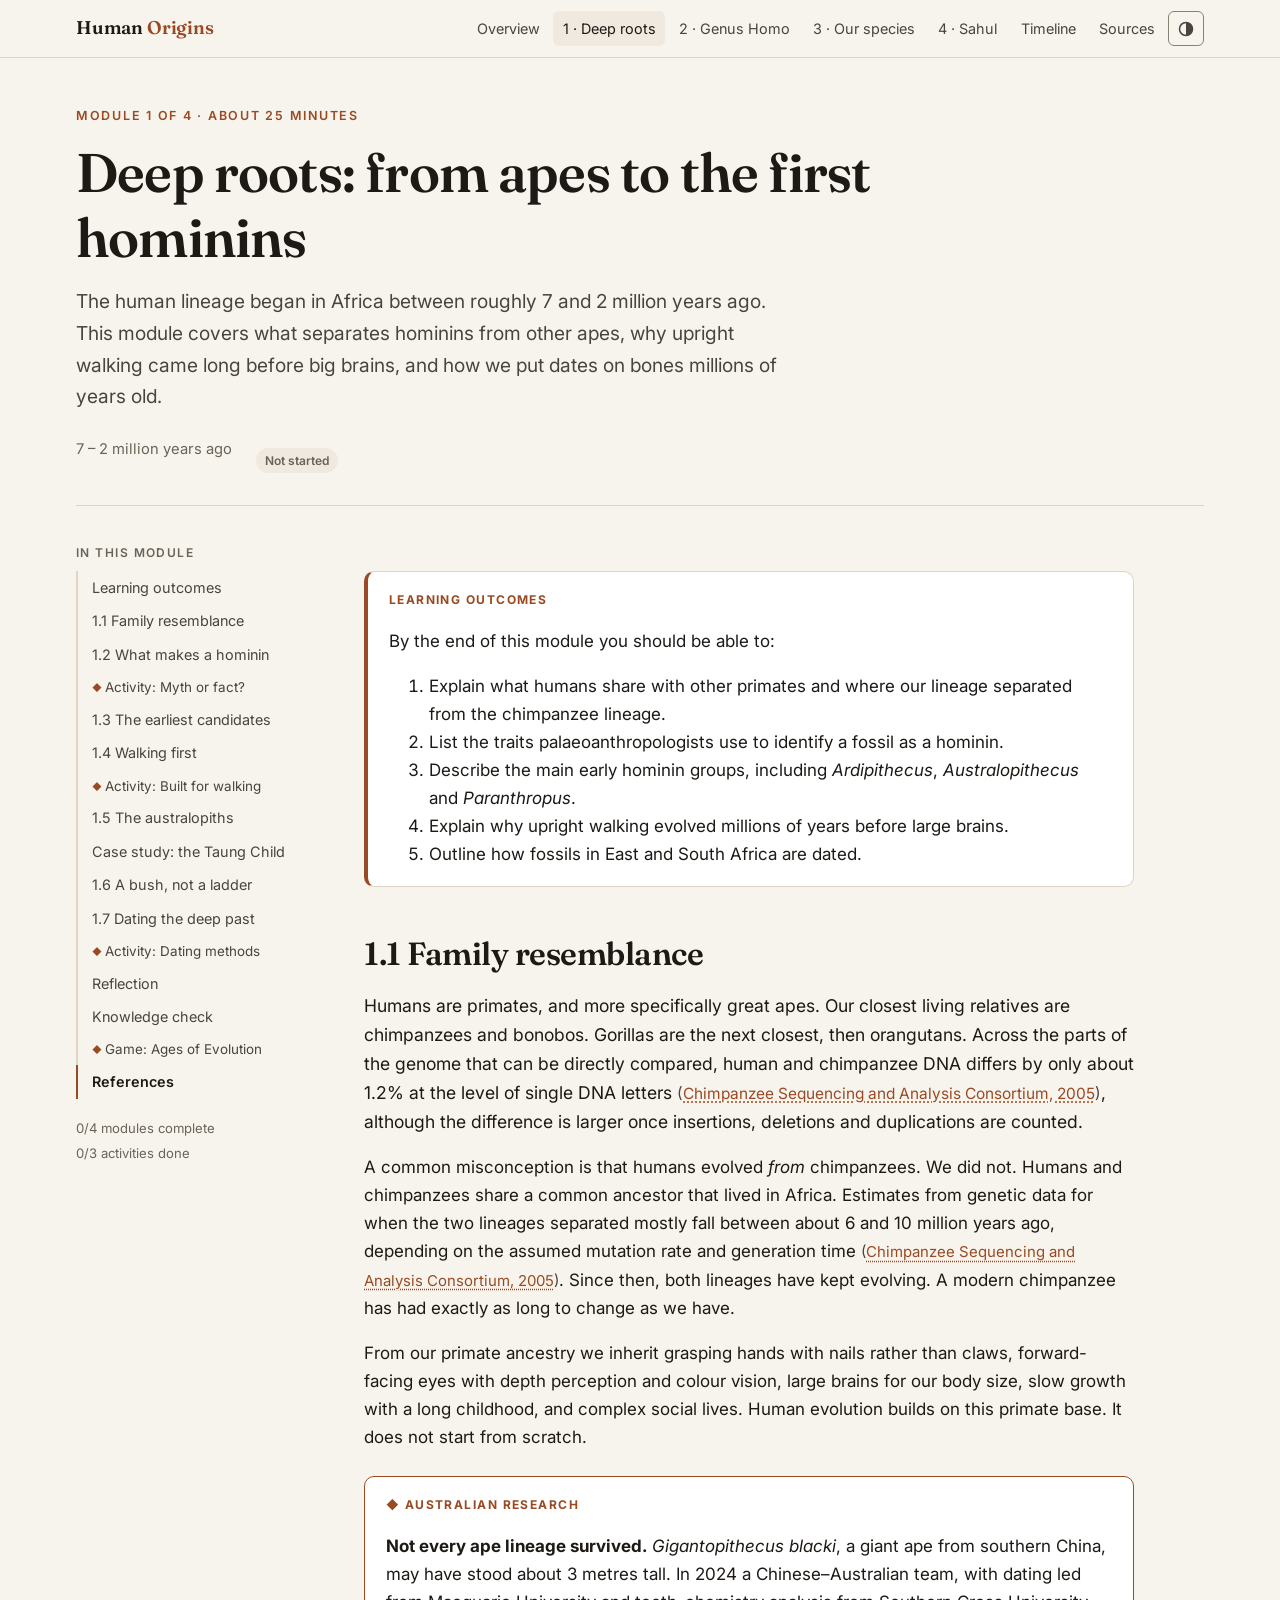
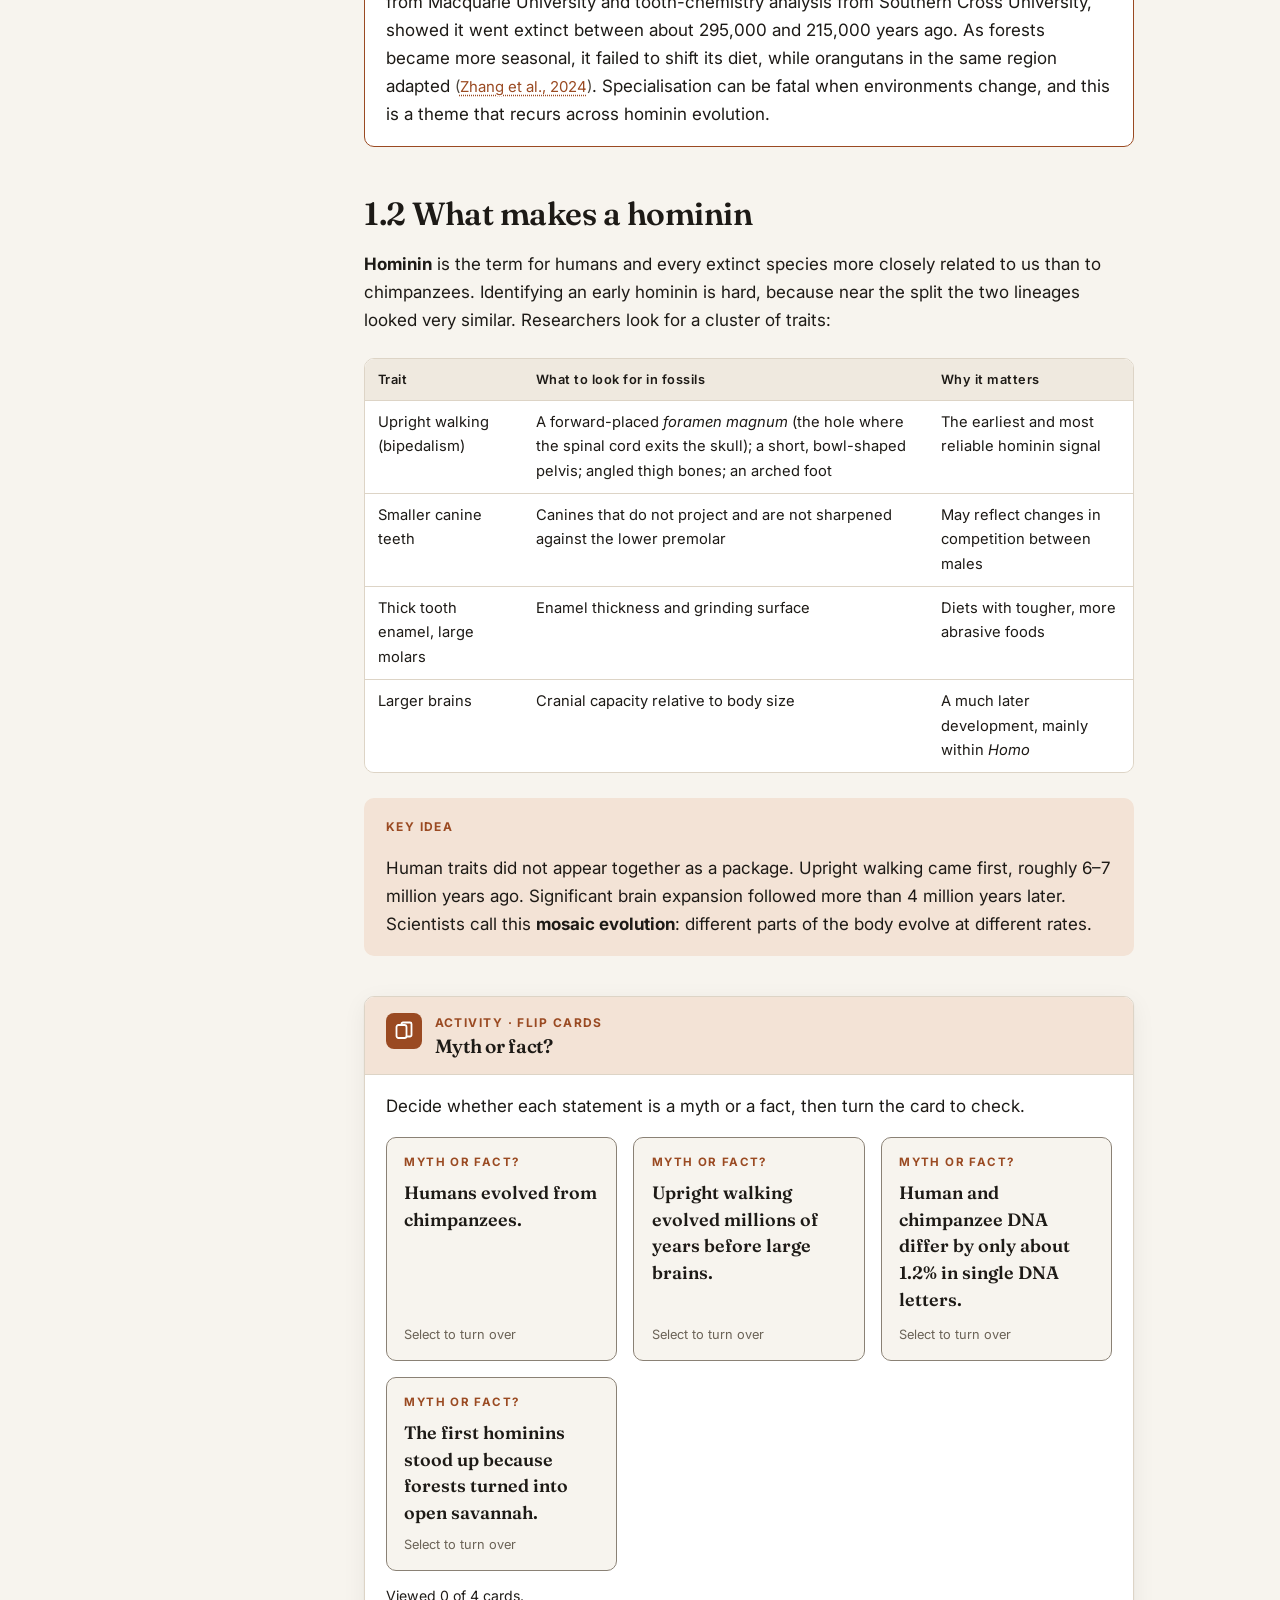
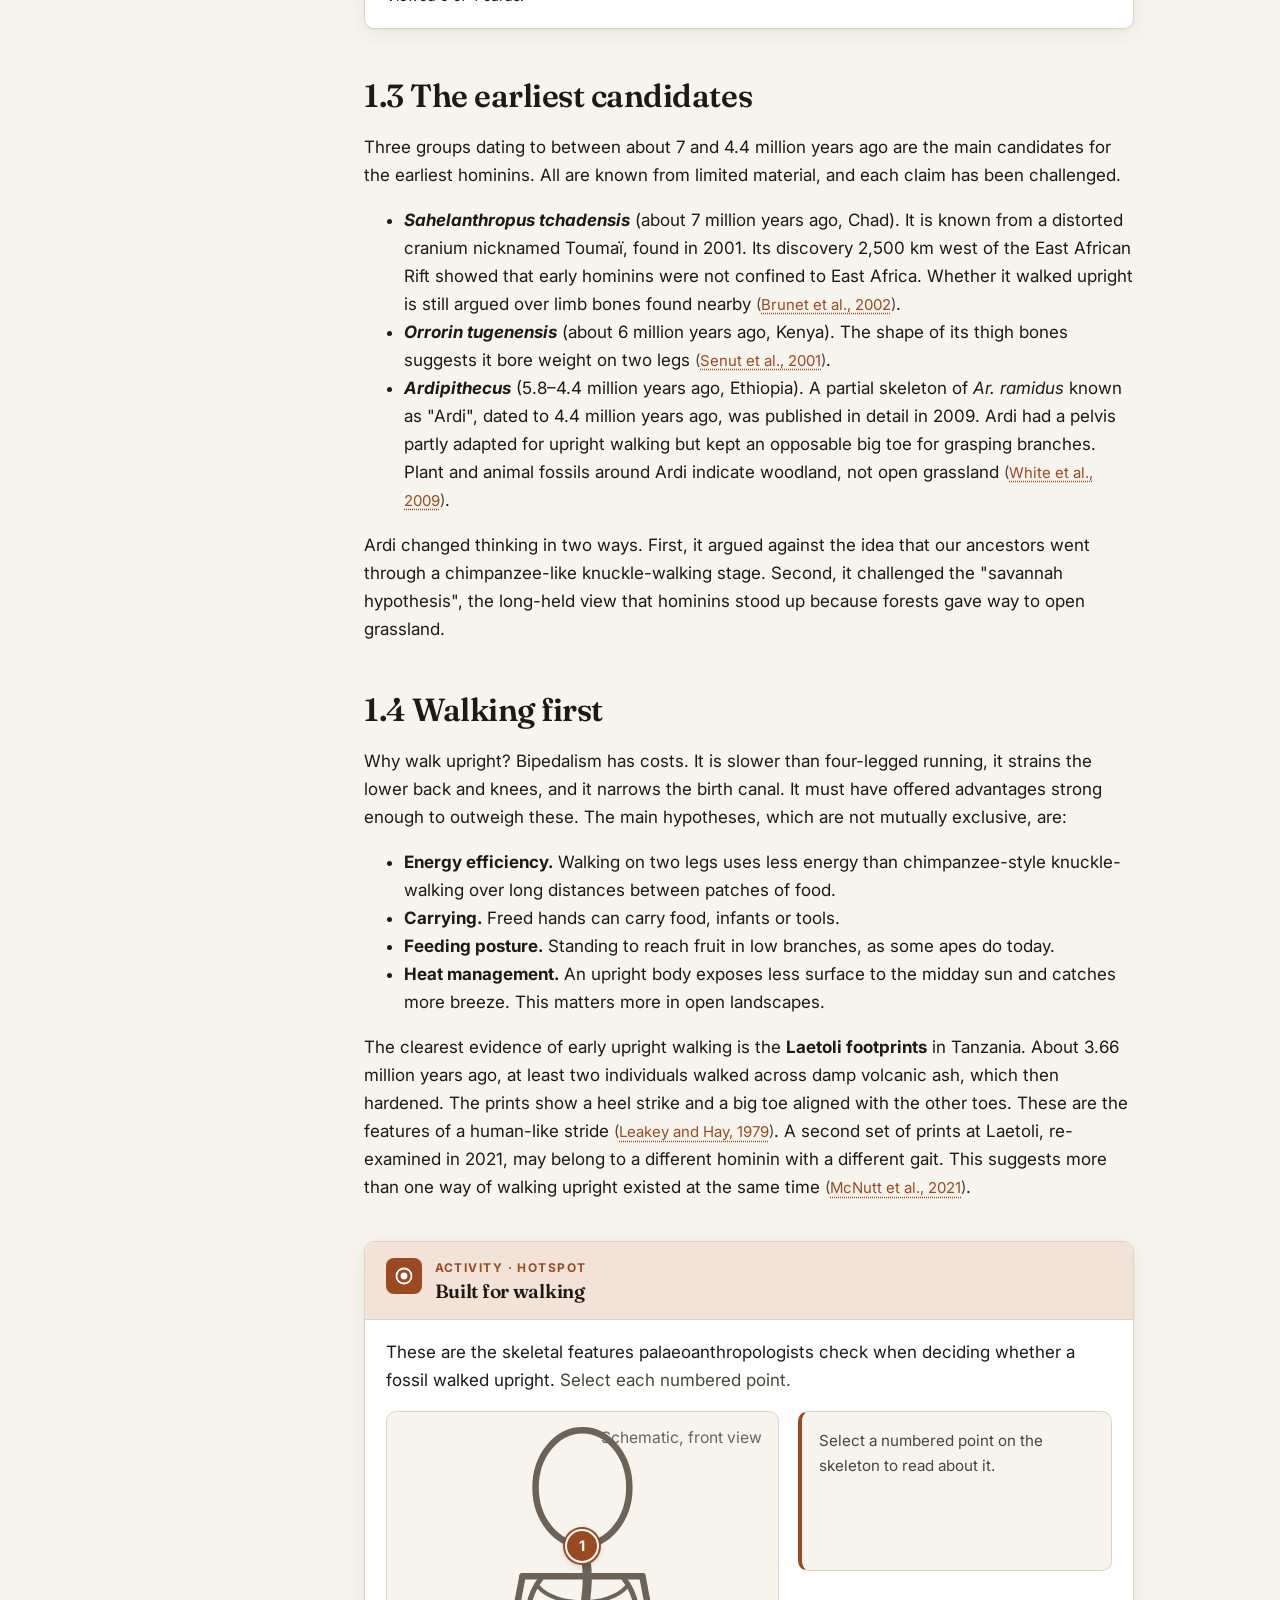
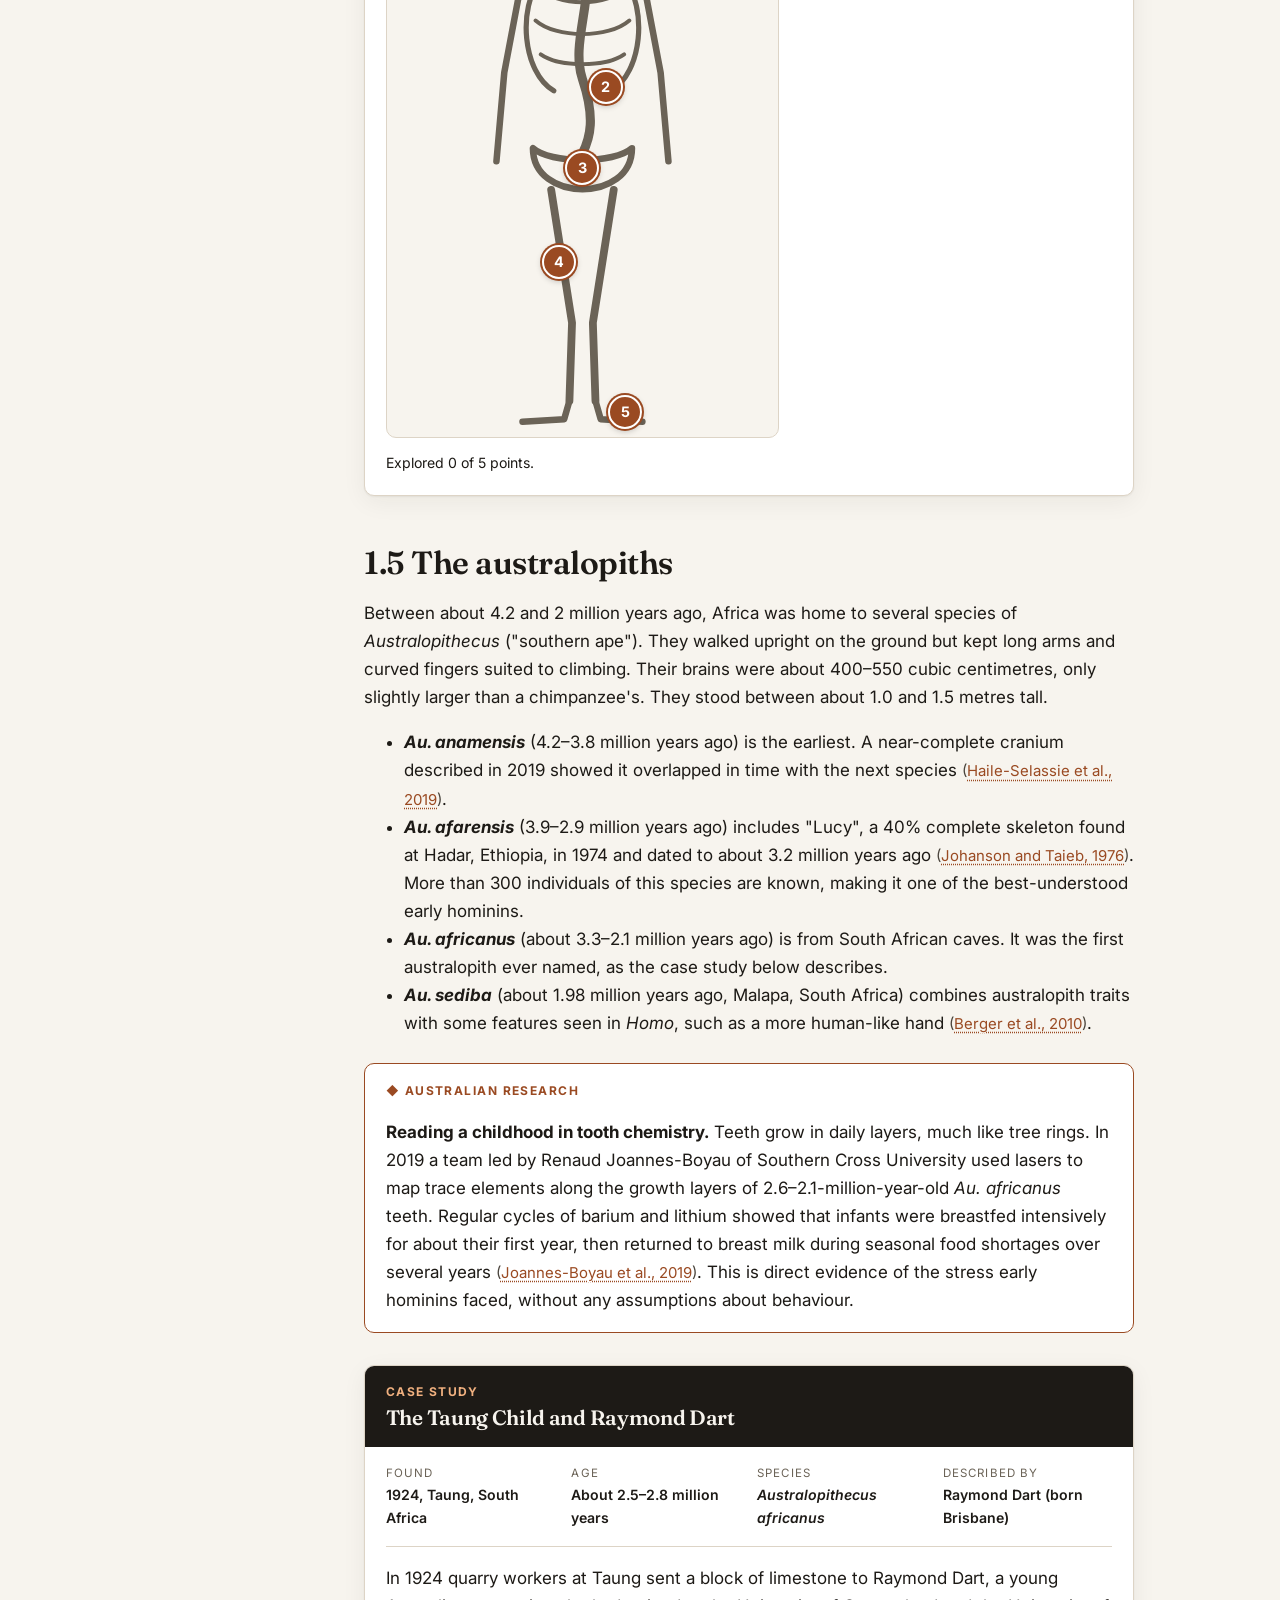
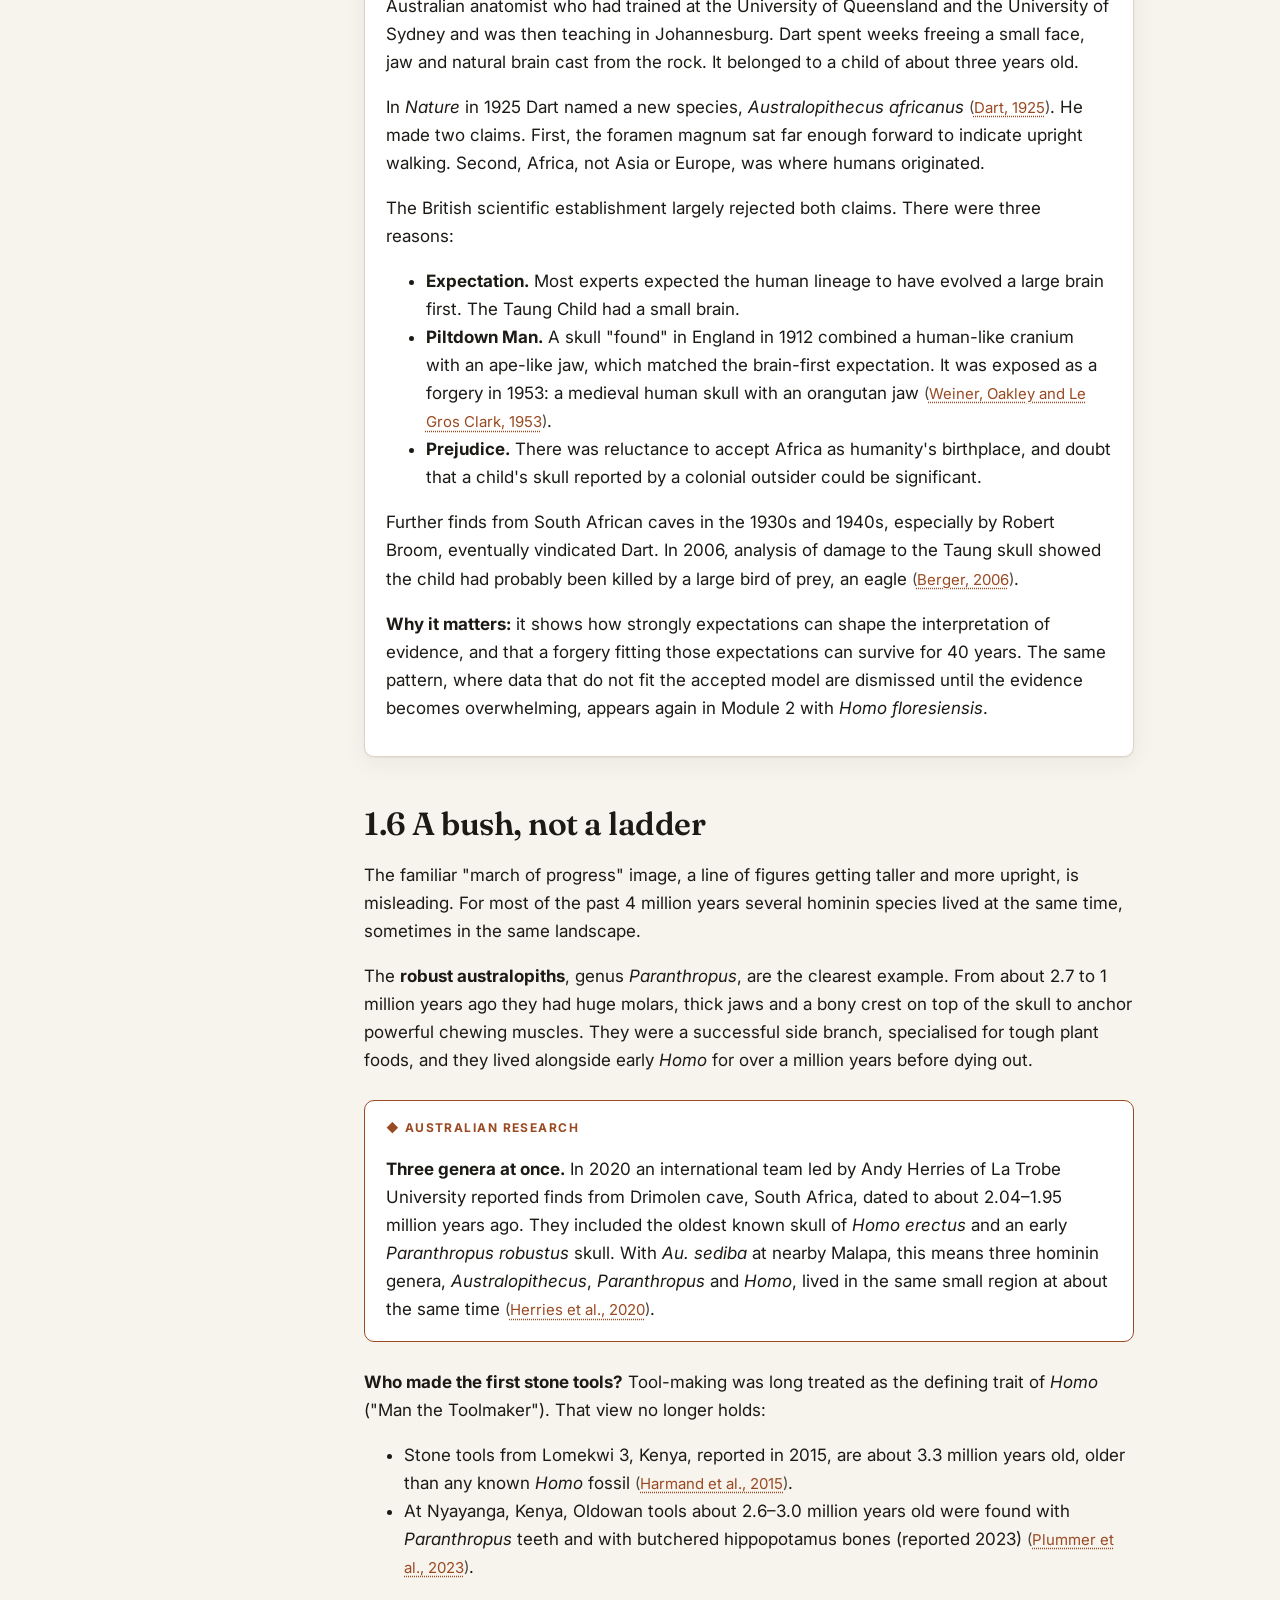
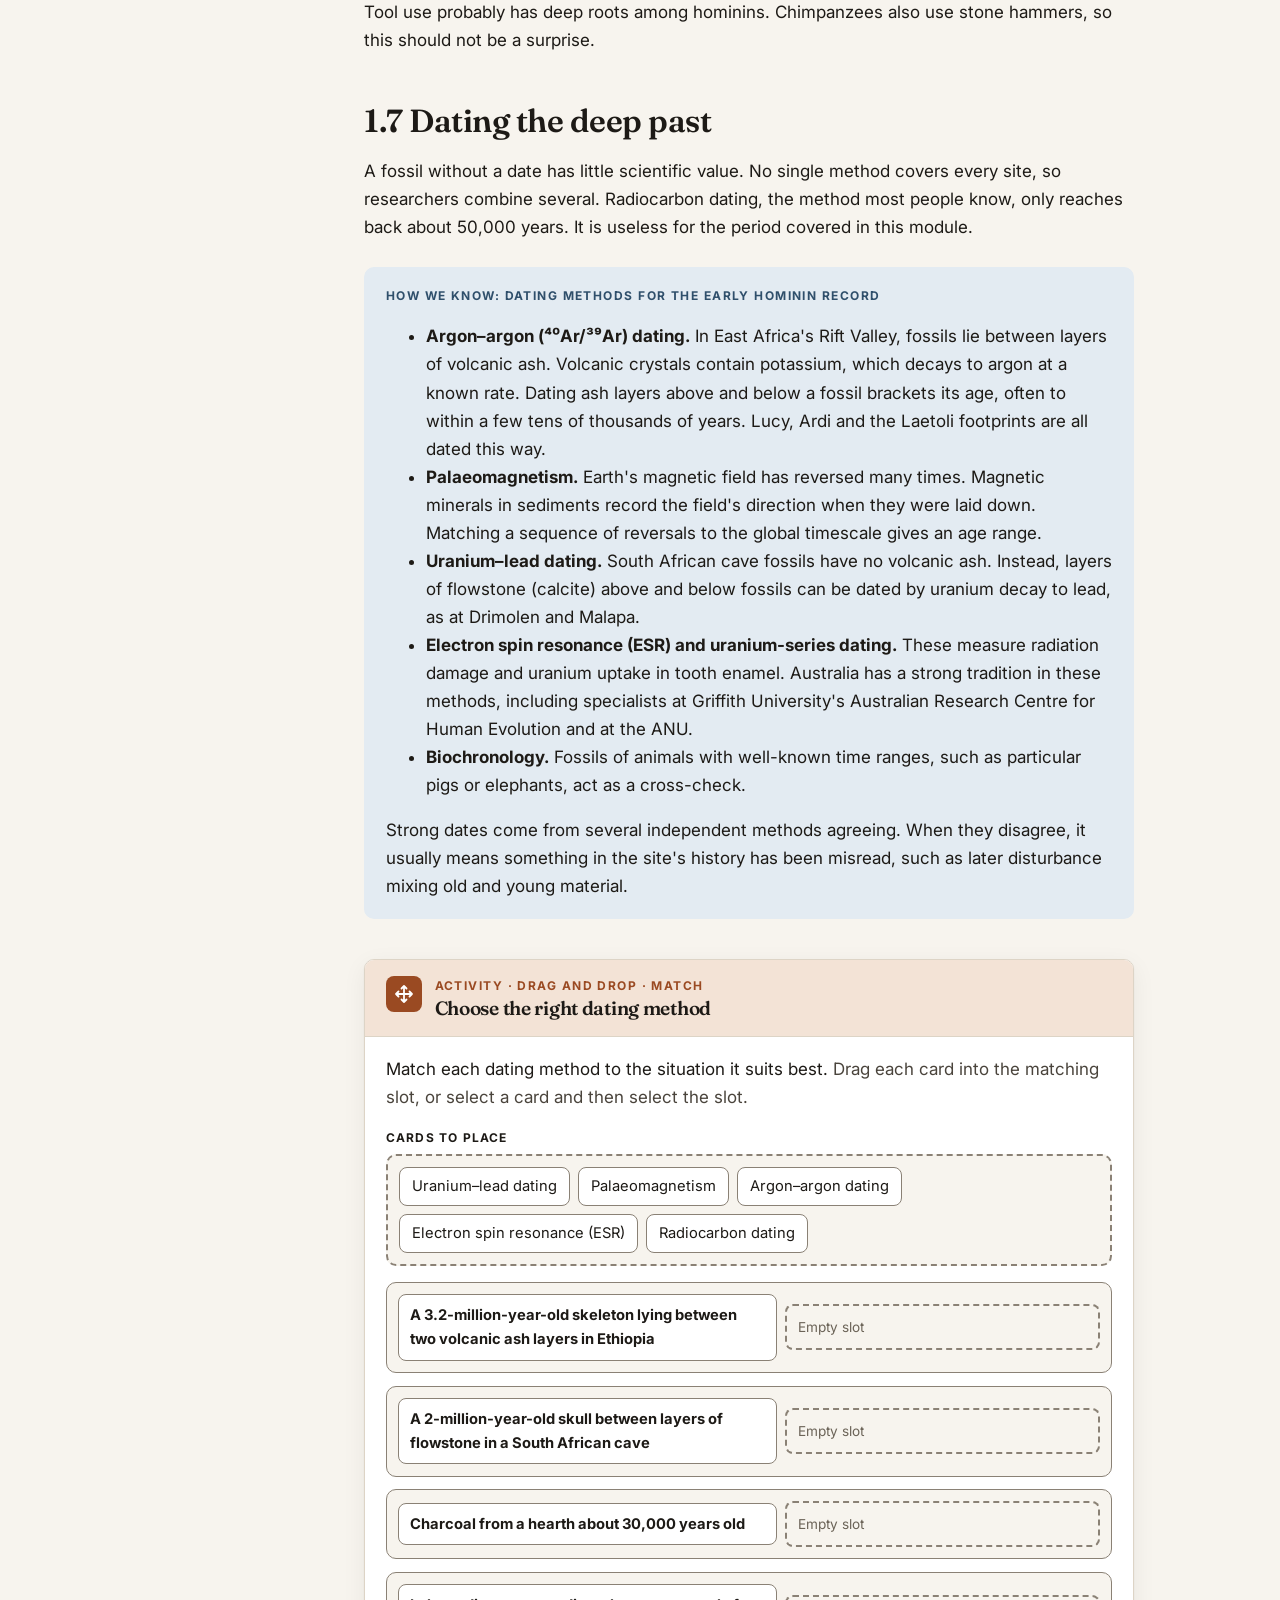
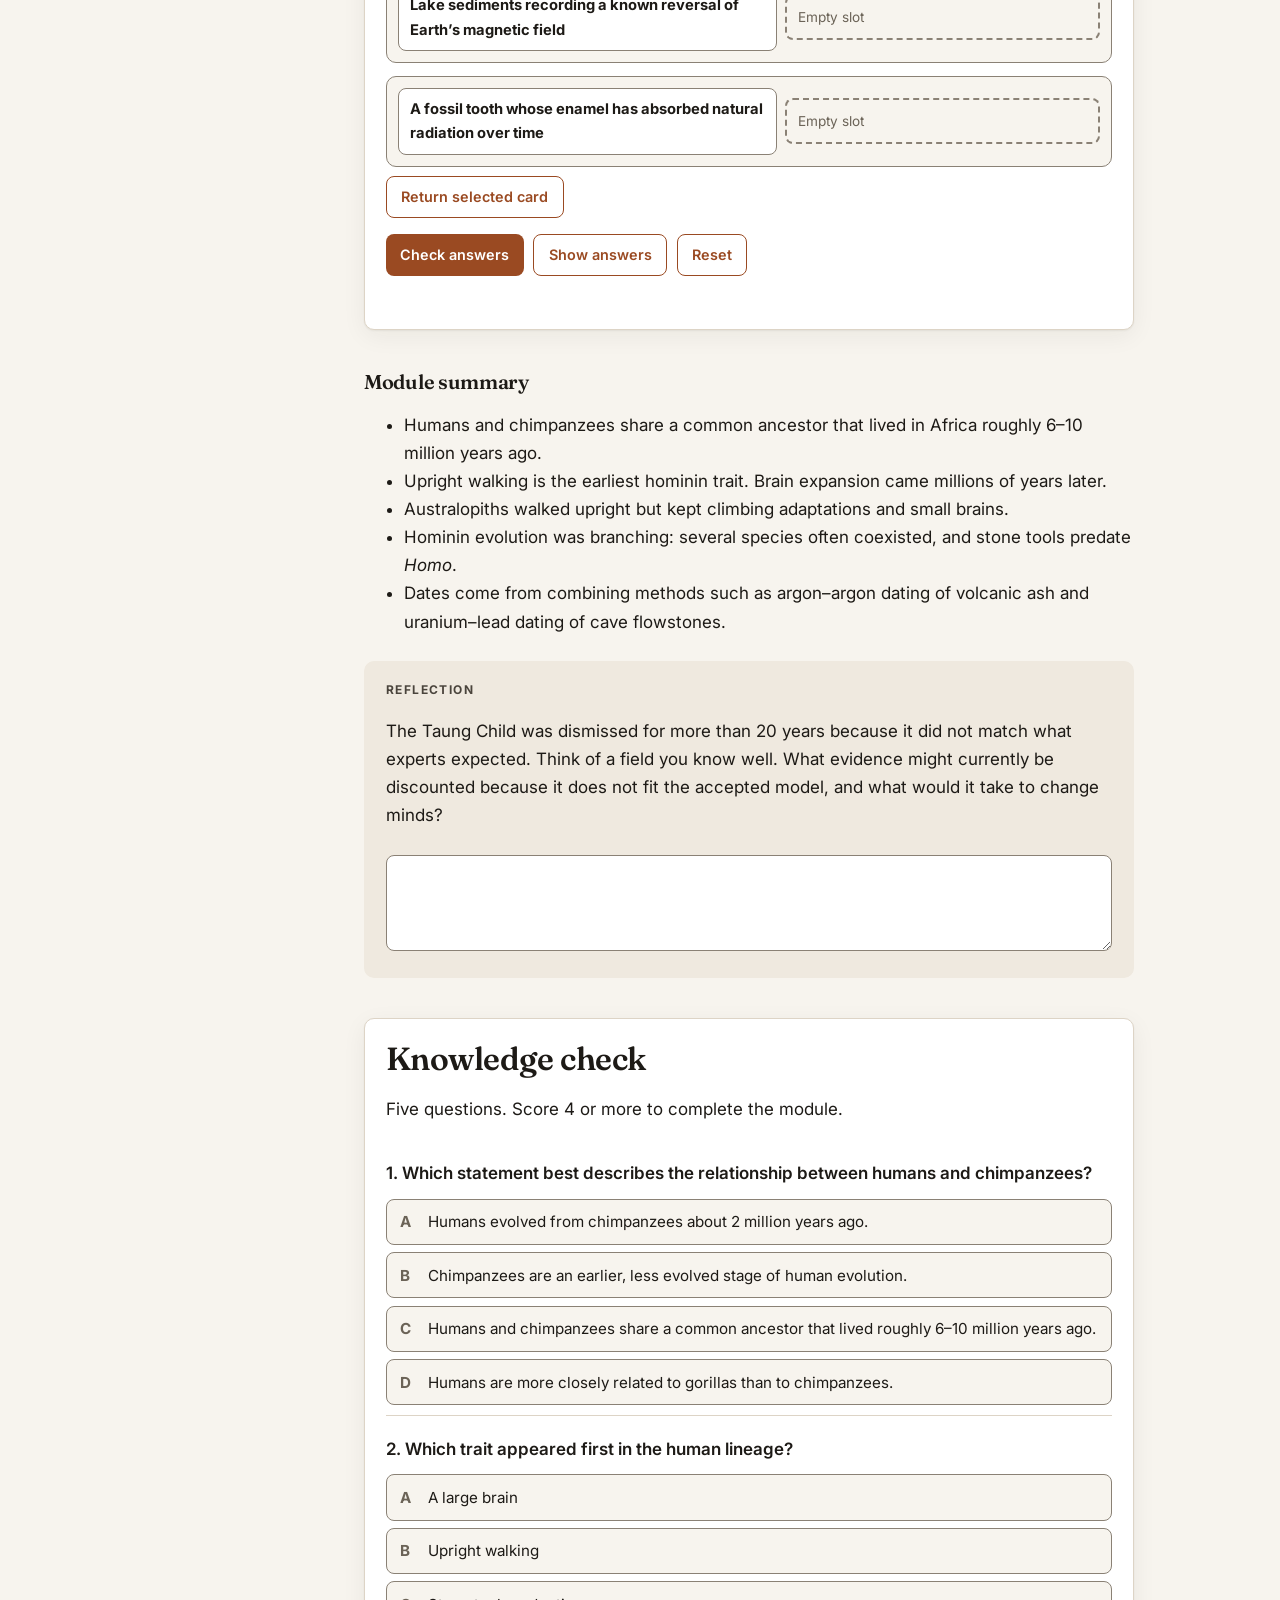
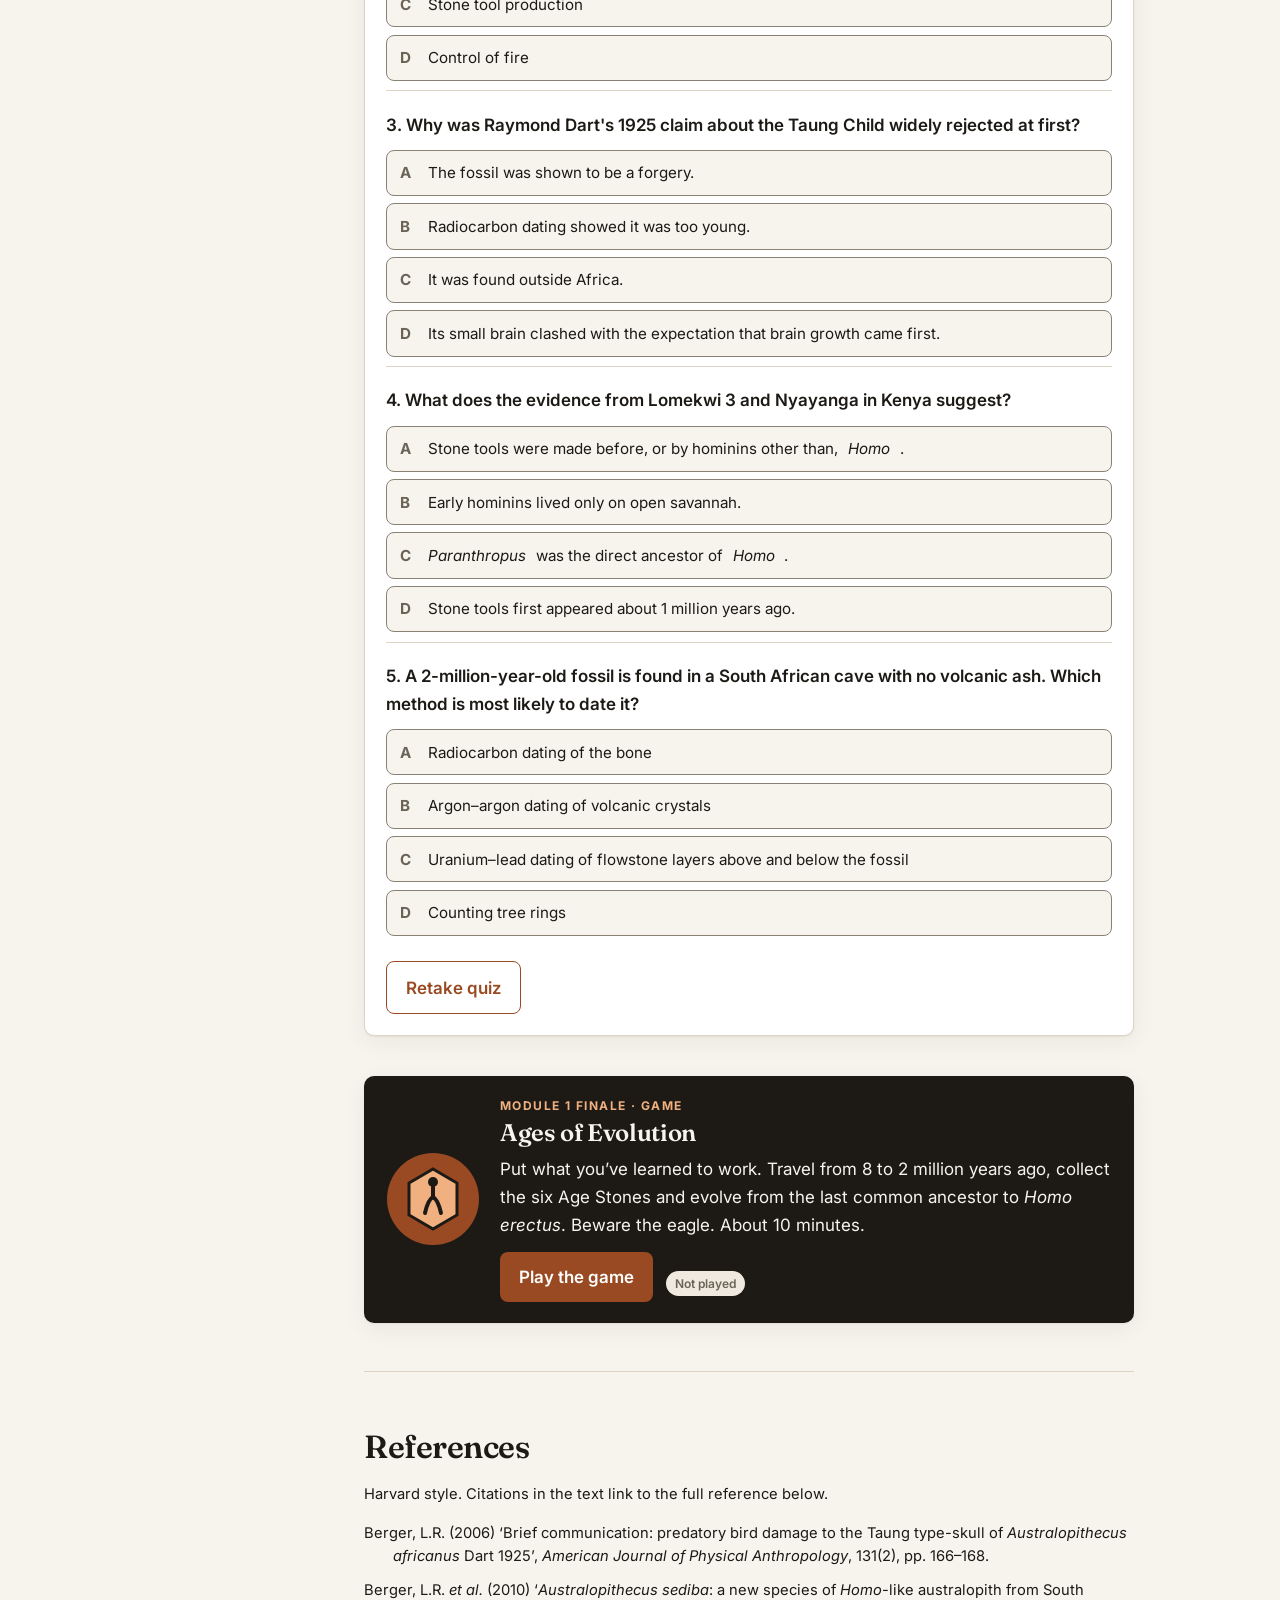
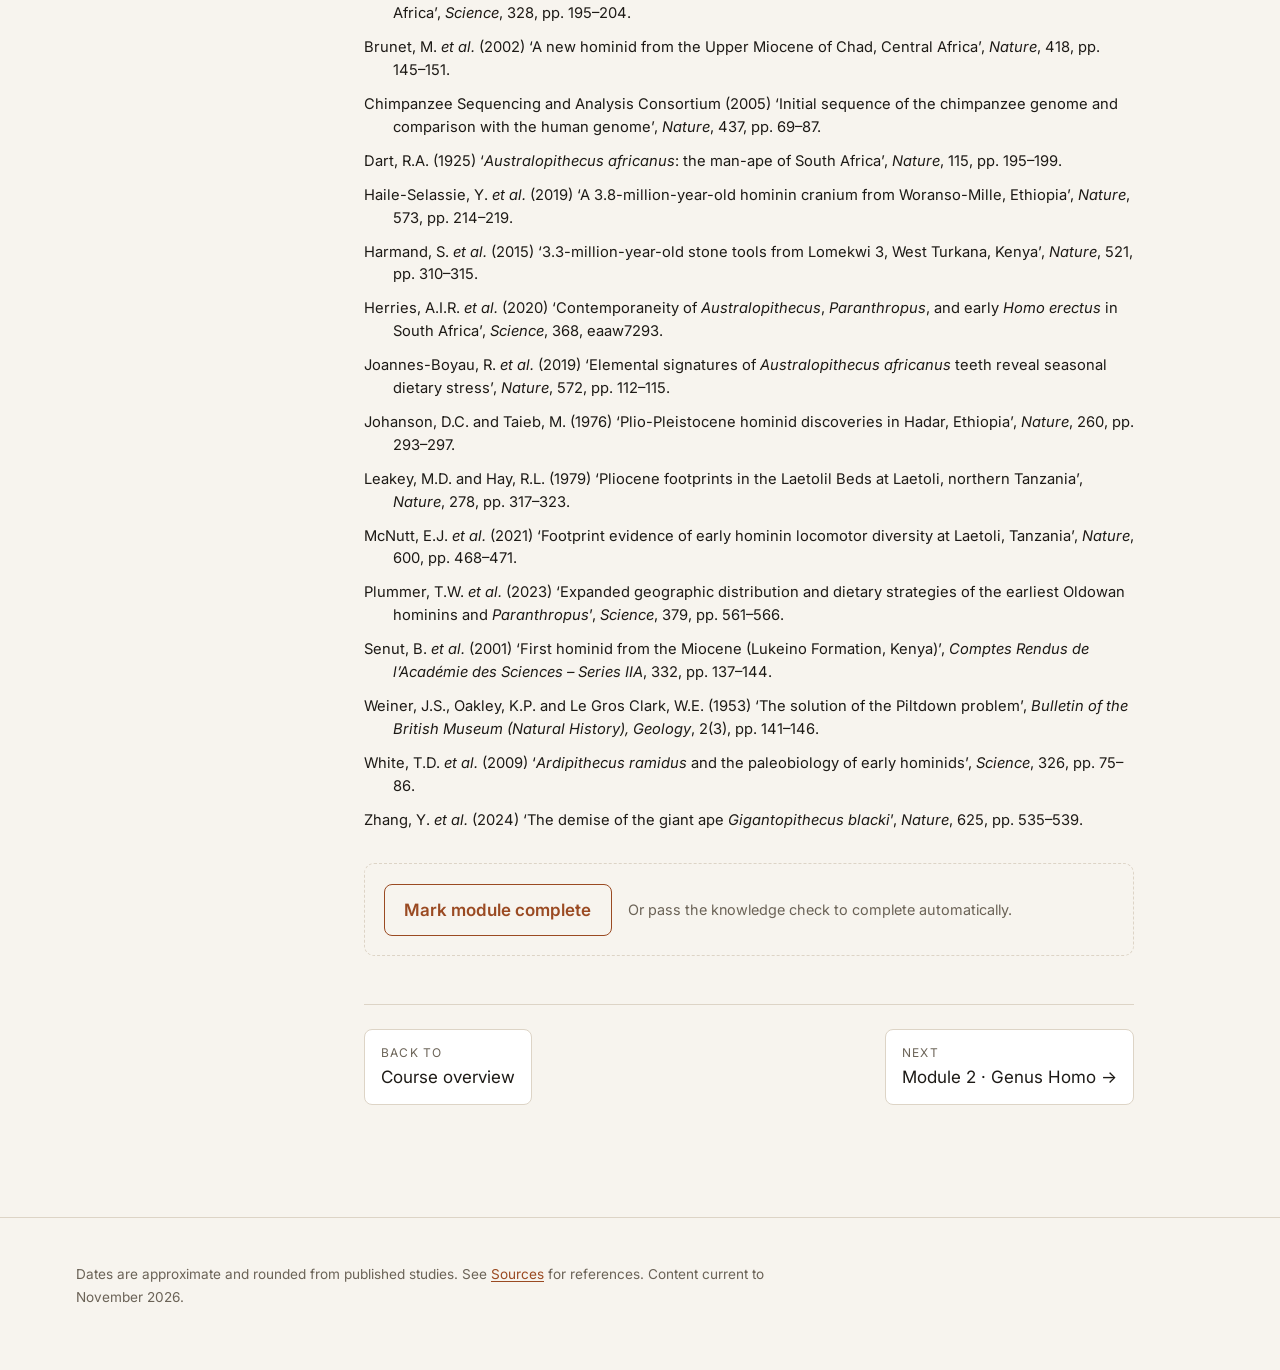
==== commit f32eaef3: "Add Harvard references, Module 1 RPG game and video embed slots - Harvard reference list at the end " ====
--- a/site/module-1.html
+++ b/site/module-1.html
@@ -55,6 +55,8 @@
         <li><a href="#m1-a3" class="toc-act">Activity: Dating methods</a></li>
         <li><a href="#reflect">Reflection</a></li>
         <li><a href="#quiz">Knowledge check</a></li>
+        <li><a href="#game" class="toc-act">Game: Ages of Evolution</a></li>
+        <li><a href="#references">References</a></li>
       </ol>
       <p class="progress-mini"><span data-progress-count>0</span>/4 modules complete<span class="acts-mini" data-acts-for="m1"></span></p>
     </aside>
@@ -73,13 +75,13 @@
       </div>
 
       <h2 id="s1">1.1 Family resemblance</h2>
-      <p>Humans are primates, and more specifically great apes. Our closest living relatives are chimpanzees and bonobos. Gorillas are the next closest, then orangutans. Across the parts of the genome that can be directly compared, human and chimpanzee DNA differs by only about 1.2% at the level of single DNA letters, although the difference is larger once insertions, deletions and duplications are counted.</p>
-      <p>A common misconception is that humans evolved <em>from</em> chimpanzees. We did not. Humans and chimpanzees share a common ancestor that lived in Africa. Estimates from genetic data for when the two lineages separated mostly fall between about 6 and 10 million years ago, depending on the assumed mutation rate and generation time. Since then, both lineages have kept evolving. A modern chimpanzee has had exactly as long to change as we have.</p>
+      <p>Humans are primates, and more specifically great apes. Our closest living relatives are chimpanzees and bonobos. Gorillas are the next closest, then orangutans. Across the parts of the genome that can be directly compared, human and chimpanzee DNA differs by only about 1.2% at the level of single DNA letters <span class="cite">(<a href="#ref-chimp2005">Chimpanzee Sequencing and Analysis Consortium, 2005</a>)</span>, although the difference is larger once insertions, deletions and duplications are counted.</p>
+      <p>A common misconception is that humans evolved <em>from</em> chimpanzees. We did not. Humans and chimpanzees share a common ancestor that lived in Africa. Estimates from genetic data for when the two lineages separated mostly fall between about 6 and 10 million years ago, depending on the assumed mutation rate and generation time <span class="cite">(<a href="#ref-chimp2005">Chimpanzee Sequencing and Analysis Consortium, 2005</a>)</span>. Since then, both lineages have kept evolving. A modern chimpanzee has had exactly as long to change as we have.</p>
       <p>From our primate ancestry we inherit grasping hands with nails rather than claws, forward-facing eyes with depth perception and colour vision, large brains for our body size, slow growth with a long childhood, and complex social lives. Human evolution builds on this primate base. It does not start from scratch.</p>
 
       <div class="box aus">
         <p class="box-title">Australian research</p>
-        <p><strong>Not every ape lineage survived.</strong> <em>Gigantopithecus blacki</em>, a giant ape from southern China, may have stood about 3 metres tall. In 2024 a Chinese–Australian team, with dating led from Macquarie University and tooth-chemistry analysis from Southern Cross University, showed it went extinct between about 295,000 and 215,000 years ago. As forests became more seasonal, it failed to shift its diet, while orangutans in the same region adapted. Specialisation can be fatal when environments change, and this is a theme that recurs across hominin evolution.</p>
+        <p><strong>Not every ape lineage survived.</strong> <em>Gigantopithecus blacki</em>, a giant ape from southern China, may have stood about 3 metres tall. In 2024 a Chinese–Australian team, with dating led from Macquarie University and tooth-chemistry analysis from Southern Cross University, showed it went extinct between about 295,000 and 215,000 years ago. As forests became more seasonal, it failed to shift its diet, while orangutans in the same region adapted <span class="cite">(<a href="#ref-zhang2024">Zhang et al., 2024</a>)</span>. Specialisation can be fatal when environments change, and this is a theme that recurs across hominin evolution.</p>
       </div>
 
       <h2 id="s2">1.2 What makes a hominin</h2>
@@ -139,9 +141,9 @@
       <h2 id="s3">1.3 The earliest candidates</h2>
       <p>Three groups dating to between about 7 and 4.4 million years ago are the main candidates for the earliest hominins. All are known from limited material, and each claim has been challenged.</p>
       <ul>
-        <li><strong><em>Sahelanthropus tchadensis</em></strong> (about 7 million years ago, Chad). It is known from a distorted cranium nicknamed Toumaï, found in 2001. Its discovery 2,500 km west of the East African Rift showed that early hominins were not confined to East Africa. Whether it walked upright is still argued over limb bones found nearby.</li>
-        <li><strong><em>Orrorin tugenensis</em></strong> (about 6 million years ago, Kenya). The shape of its thigh bones suggests it bore weight on two legs.</li>
-        <li><strong><em>Ardipithecus</em></strong> (5.8–4.4 million years ago, Ethiopia). A partial skeleton of <em>Ar. ramidus</em> known as "Ardi", dated to 4.4 million years ago, was published in detail in 2009. Ardi had a pelvis partly adapted for upright walking but kept an opposable big toe for grasping branches. Plant and animal fossils around Ardi indicate woodland, not open grassland.</li>
+        <li><strong><em>Sahelanthropus tchadensis</em></strong> (about 7 million years ago, Chad). It is known from a distorted cranium nicknamed Toumaï, found in 2001. Its discovery 2,500 km west of the East African Rift showed that early hominins were not confined to East Africa. Whether it walked upright is still argued over limb bones found nearby <span class="cite">(<a href="#ref-brunet2002">Brunet et al., 2002</a>)</span>.</li>
+        <li><strong><em>Orrorin tugenensis</em></strong> (about 6 million years ago, Kenya). The shape of its thigh bones suggests it bore weight on two legs <span class="cite">(<a href="#ref-senut2001">Senut et al., 2001</a>)</span>.</li>
+        <li><strong><em>Ardipithecus</em></strong> (5.8–4.4 million years ago, Ethiopia). A partial skeleton of <em>Ar. ramidus</em> known as "Ardi", dated to 4.4 million years ago, was published in detail in 2009. Ardi had a pelvis partly adapted for upright walking but kept an opposable big toe for grasping branches. Plant and animal fossils around Ardi indicate woodland, not open grassland <span class="cite">(<a href="#ref-white2009">White et al., 2009</a>)</span>.</li>
       </ul>
       <p>Ardi changed thinking in two ways. First, it argued against the idea that our ancestors went through a chimpanzee-like knuckle-walking stage. Second, it challenged the "savannah hypothesis", the long-held view that hominins stood up because forests gave way to open grassland.</p>
 
@@ -153,7 +155,7 @@
         <li><strong>Feeding posture.</strong> Standing to reach fruit in low branches, as some apes do today.</li>
         <li><strong>Heat management.</strong> An upright body exposes less surface to the midday sun and catches more breeze. This matters more in open landscapes.</li>
       </ul>
-      <p>The clearest evidence of early upright walking is the <strong>Laetoli footprints</strong> in Tanzania. About 3.66 million years ago, at least two individuals walked across damp volcanic ash, which then hardened. The prints show a heel strike and a big toe aligned with the other toes. These are the features of a human-like stride. A second set of prints at Laetoli, re-examined in 2021, may belong to a different hominin with a different gait. This suggests more than one way of walking upright existed at the same time.</p>
+      <p>The clearest evidence of early upright walking is the <strong>Laetoli footprints</strong> in Tanzania. About 3.66 million years ago, at least two individuals walked across damp volcanic ash, which then hardened. The prints show a heel strike and a big toe aligned with the other toes. These are the features of a human-like stride <span class="cite">(<a href="#ref-leakey1979">Leakey and Hay, 1979</a>)</span>. A second set of prints at Laetoli, re-examined in 2021, may belong to a different hominin with a different gait. This suggests more than one way of walking upright existed at the same time <span class="cite">(<a href="#ref-mcnutt2021">McNutt et al., 2021</a>)</span>.</p>
 
             <section class="activity" id="m1-a2" data-activity="m1-a2" data-type="hotspot" aria-labelledby="m1-a2-h">
         <div class="act-head">
@@ -201,16 +203,23 @@
       <h2 id="s5">1.5 The australopiths</h2>
       <p>Between about 4.2 and 2 million years ago, Africa was home to several species of <em>Australopithecus</em> ("southern ape"). They walked upright on the ground but kept long arms and curved fingers suited to climbing. Their brains were about 400–550 cubic centimetres, only slightly larger than a chimpanzee's. They stood between about 1.0 and 1.5 metres tall.</p>
       <ul>
-        <li><strong><em>Au. anamensis</em></strong> (4.2–3.8 million years ago) is the earliest. A near-complete cranium described in 2019 showed it overlapped in time with the next species.</li>
-        <li><strong><em>Au. afarensis</em></strong> (3.9–2.9 million years ago) includes "Lucy", a 40% complete skeleton found at Hadar, Ethiopia, in 1974 and dated to about 3.2 million years ago. More than 300 individuals of this species are known, making it one of the best-understood early hominins.</li>
+        <li><strong><em>Au. anamensis</em></strong> (4.2–3.8 million years ago) is the earliest. A near-complete cranium described in 2019 showed it overlapped in time with the next species <span class="cite">(<a href="#ref-haile2019">Haile-Selassie et al., 2019</a>)</span>.</li>
+        <li><strong><em>Au. afarensis</em></strong> (3.9–2.9 million years ago) includes "Lucy", a 40% complete skeleton found at Hadar, Ethiopia, in 1974 and dated to about 3.2 million years ago <span class="cite">(<a href="#ref-johanson1976">Johanson and Taieb, 1976</a>)</span>. More than 300 individuals of this species are known, making it one of the best-understood early hominins.</li>
         <li><strong><em>Au. africanus</em></strong> (about 3.3–2.1 million years ago) is from South African caves. It was the first australopith ever named, as the case study below describes.</li>
-        <li><strong><em>Au. sediba</em></strong> (about 1.98 million years ago, Malapa, South Africa) combines australopith traits with some features seen in <em>Homo</em>, such as a more human-like hand.</li>
+        <li><strong><em>Au. sediba</em></strong> (about 1.98 million years ago, Malapa, South Africa) combines australopith traits with some features seen in <em>Homo</em>, such as a more human-like hand <span class="cite">(<a href="#ref-berger2010">Berger et al., 2010</a>)</span>.</li>
       </ul>
 
       <div class="box aus">
         <p class="box-title">Australian research</p>
-        <p><strong>Reading a childhood in tooth chemistry.</strong> Teeth grow in daily layers, much like tree rings. In 2019 a team led by Renaud Joannes-Boyau of Southern Cross University used lasers to map trace elements along the growth layers of 2.6–2.1-million-year-old <em>Au. africanus</em> teeth. Regular cycles of barium and lithium showed that infants were breastfed intensively for about their first year, then returned to breast milk during seasonal food shortages over several years. This is direct evidence of the stress early hominins faced, without any assumptions about behaviour.</p>
-      </div>
+        <p><strong>Reading a childhood in tooth chemistry.</strong> Teeth grow in daily layers, much like tree rings. In 2019 a team led by Renaud Joannes-Boyau of Southern Cross University used lasers to map trace elements along the growth layers of 2.6–2.1-million-year-old <em>Au. africanus</em> teeth. Regular cycles of barium and lithium showed that infants were breastfed intensively for about their first year, then returned to breast milk during seasonal food shortages over several years <span class="cite">(<a href="#ref-joannes2019">Joannes-Boyau et al., 2019</a>)</span>. This is direct evidence of the stress early hominins faced, without any assumptions about behaviour.</p>
+      </div>
+
+      <figure class="video" id="video-m1" data-youtube="" data-title="Lucy and the first upright walkers" hidden>
+        <div class="video-frame"></div>
+        <figcaption><strong>Watch: Lucy and the first upright walkers</strong> · <a class="video-link" href="#">Open on YouTube</a>
+          <ul><li>As you watch, look for the features that show upright walking (Section 1.2).</li><li>Notice which traits are still ape-like: a small brain, long arms and curved fingers.</li></ul>
+        </figcaption>
+      </figure>
 
       <section class="case" id="case" aria-labelledby="case-h">
         <div class="case-head">
@@ -225,14 +234,14 @@
             <div><dt>Described by</dt><dd>Raymond Dart (born Brisbane)</dd></div>
           </dl>
           <p>In 1924 quarry workers at Taung sent a block of limestone to Raymond Dart, a young Australian anatomist who had trained at the University of Queensland and the University of Sydney and was then teaching in Johannesburg. Dart spent weeks freeing a small face, jaw and natural brain cast from the rock. It belonged to a child of about three years old.</p>
-          <p>In <em>Nature</em> in 1925 Dart named a new species, <em>Australopithecus africanus</em>. He made two claims. First, the foramen magnum sat far enough forward to indicate upright walking. Second, Africa, not Asia or Europe, was where humans originated.</p>
+          <p>In <em>Nature</em> in 1925 Dart named a new species, <em>Australopithecus africanus</em> <span class="cite">(<a href="#ref-dart1925">Dart, 1925</a>)</span>. He made two claims. First, the foramen magnum sat far enough forward to indicate upright walking. Second, Africa, not Asia or Europe, was where humans originated.</p>
           <p>The British scientific establishment largely rejected both claims. There were three reasons:</p>
           <ul>
             <li><strong>Expectation.</strong> Most experts expected the human lineage to have evolved a large brain first. The Taung Child had a small brain.</li>
-            <li><strong>Piltdown Man.</strong> A skull "found" in England in 1912 combined a human-like cranium with an ape-like jaw, which matched the brain-first expectation. It was exposed as a forgery in 1953: a medieval human skull with an orangutan jaw.</li>
+            <li><strong>Piltdown Man.</strong> A skull "found" in England in 1912 combined a human-like cranium with an ape-like jaw, which matched the brain-first expectation. It was exposed as a forgery in 1953: a medieval human skull with an orangutan jaw <span class="cite">(<a href="#ref-weiner1953">Weiner, Oakley and Le Gros Clark, 1953</a>)</span>.</li>
             <li><strong>Prejudice.</strong> There was reluctance to accept Africa as humanity's birthplace, and doubt that a child's skull reported by a colonial outsider could be significant.</li>
           </ul>
-          <p>Further finds from South African caves in the 1930s and 1940s, especially by Robert Broom, eventually vindicated Dart. In 2006, analysis of damage to the Taung skull showed the child had probably been killed by a large bird of prey, an eagle.</p>
+          <p>Further finds from South African caves in the 1930s and 1940s, especially by Robert Broom, eventually vindicated Dart. In 2006, analysis of damage to the Taung skull showed the child had probably been killed by a large bird of prey, an eagle <span class="cite">(<a href="#ref-berger2006">Berger, 2006</a>)</span>.</p>
           <p><strong>Why it matters:</strong> it shows how strongly expectations can shape the interpretation of evidence, and that a forgery fitting those expectations can survive for 40 years. The same pattern, where data that do not fit the accepted model are dismissed until the evidence becomes overwhelming, appears again in Module 2 with <em>Homo floresiensis</em>.</p>
         </div>
       </section>
@@ -243,13 +252,13 @@
 
       <div class="box aus">
         <p class="box-title">Australian research</p>
-        <p><strong>Three genera at once.</strong> In 2020 an international team led by Andy Herries of La Trobe University reported finds from Drimolen cave, South Africa, dated to about 2.04–1.95 million years ago. They included the oldest known skull of <em>Homo erectus</em> and an early <em>Paranthropus robustus</em> skull. With <em>Au. sediba</em> at nearby Malapa, this means three hominin genera, <em>Australopithecus</em>, <em>Paranthropus</em> and <em>Homo</em>, lived in the same small region at about the same time.</p>
+        <p><strong>Three genera at once.</strong> In 2020 an international team led by Andy Herries of La Trobe University reported finds from Drimolen cave, South Africa, dated to about 2.04–1.95 million years ago. They included the oldest known skull of <em>Homo erectus</em> and an early <em>Paranthropus robustus</em> skull. With <em>Au. sediba</em> at nearby Malapa, this means three hominin genera, <em>Australopithecus</em>, <em>Paranthropus</em> and <em>Homo</em>, lived in the same small region at about the same time <span class="cite">(<a href="#ref-herries2020">Herries et al., 2020</a>)</span>.</p>
       </div>
 
       <p><strong>Who made the first stone tools?</strong> Tool-making was long treated as the defining trait of <em>Homo</em> ("Man the Toolmaker"). That view no longer holds:</p>
       <ul>
-        <li>Stone tools from Lomekwi 3, Kenya, reported in 2015, are about 3.3 million years old, older than any known <em>Homo</em> fossil.</li>
-        <li>At Nyayanga, Kenya, Oldowan tools about 2.6–3.0 million years old were found with <em>Paranthropus</em> teeth and with butchered hippopotamus bones (reported 2023).</li>
+        <li>Stone tools from Lomekwi 3, Kenya, reported in 2015, are about 3.3 million years old, older than any known <em>Homo</em> fossil <span class="cite">(<a href="#ref-harmand2015">Harmand et al., 2015</a>)</span>.</li>
+        <li>At Nyayanga, Kenya, Oldowan tools about 2.6–3.0 million years old were found with <em>Paranthropus</em> teeth and with butchered hippopotamus bones (reported 2023) <span class="cite">(<a href="#ref-plummer2023">Plummer et al., 2023</a>)</span>.</li>
       </ul>
       <p>Tool use probably has deep roots among hominins. Chimpanzees also use stone hammers, so this should not be a surprise.</p>
 
@@ -395,6 +404,40 @@
         <div class="quiz-actions"><button class="btn secondary" type="button" data-quiz-reset>Retake quiz</button></div>
       </section>
 
+      <section class="game-card" id="game" aria-labelledby="game-h">
+        <svg viewBox="0 0 96 96" aria-hidden="true"><circle cx="48" cy="48" r="46" fill="#9a4a22"/><path d="M48 18 72 32v32L48 78 24 64V32z" fill="#f0b07f" stroke="#1d1a16" stroke-width="3"/><path d="M40 62c2-9 4-14 8-16m0 0c4 2 6 7 8 16M48 46V36" stroke="#1d1a16" stroke-width="4" fill="none" stroke-linecap="round"/><circle cx="48" cy="31" r="5" fill="#1d1a16"/></svg>
+        <div>
+          <p class="box-title">Module 1 finale · Game</p>
+          <h2 id="game-h">Ages of Evolution</h2>
+          <p>Put what you’ve learned to work. Travel from 8 to 2 million years ago, collect the six Age Stones and evolve from the last common ancestor to <em>Homo erectus</em>. Beware the eagle. About 10 minutes.</p>
+          <a class="btn" href="evolve.html">Play the game</a> <span class="status" data-game-status style="margin-left:.5rem;vertical-align:middle">Not played</span>
+        </div>
+      </section>
+
+      <section class="references" id="references" aria-labelledby="refs-h">
+        <h2 id="refs-h">References</h2>
+        <p class="ref-note">Harvard style. Citations in the text link to the full reference below.</p>
+        <ul class="ref-list">
+          <li id="ref-berger2006">Berger, L.R. (2006) ‘Brief communication: predatory bird damage to the Taung type-skull of <em>Australopithecus africanus</em> Dart 1925’, <em>American Journal of Physical Anthropology</em>, 131(2), pp. 166–168.</li>
+          <li id="ref-berger2010">Berger, L.R. <em>et al.</em> (2010) ‘<em>Australopithecus sediba</em>: a new species of <em>Homo</em>-like australopith from South Africa’, <em>Science</em>, 328, pp. 195–204.</li>
+          <li id="ref-brunet2002">Brunet, M. <em>et al.</em> (2002) ‘A new hominid from the Upper Miocene of Chad, Central Africa’, <em>Nature</em>, 418, pp. 145–151.</li>
+          <li id="ref-chimp2005">Chimpanzee Sequencing and Analysis Consortium (2005) ‘Initial sequence of the chimpanzee genome and comparison with the human genome’, <em>Nature</em>, 437, pp. 69–87.</li>
+          <li id="ref-dart1925">Dart, R.A. (1925) ‘<em>Australopithecus africanus</em>: the man-ape of South Africa’, <em>Nature</em>, 115, pp. 195–199.</li>
+          <li id="ref-haile2019">Haile-Selassie, Y. <em>et al.</em> (2019) ‘A 3.8-million-year-old hominin cranium from Woranso-Mille, Ethiopia’, <em>Nature</em>, 573, pp. 214–219.</li>
+          <li id="ref-harmand2015">Harmand, S. <em>et al.</em> (2015) ‘3.3-million-year-old stone tools from Lomekwi 3, West Turkana, Kenya’, <em>Nature</em>, 521, pp. 310–315.</li>
+          <li id="ref-herries2020">Herries, A.I.R. <em>et al.</em> (2020) ‘Contemporaneity of <em>Australopithecus</em>, <em>Paranthropus</em>, and early <em>Homo erectus</em> in South Africa’, <em>Science</em>, 368, eaaw7293.</li>
+          <li id="ref-joannes2019">Joannes-Boyau, R. <em>et al.</em> (2019) ‘Elemental signatures of <em>Australopithecus africanus</em> teeth reveal seasonal dietary stress’, <em>Nature</em>, 572, pp. 112–115.</li>
+          <li id="ref-johanson1976">Johanson, D.C. and Taieb, M. (1976) ‘Plio-Pleistocene hominid discoveries in Hadar, Ethiopia’, <em>Nature</em>, 260, pp. 293–297.</li>
+          <li id="ref-leakey1979">Leakey, M.D. and Hay, R.L. (1979) ‘Pliocene footprints in the Laetolil Beds at Laetoli, northern Tanzania’, <em>Nature</em>, 278, pp. 317–323.</li>
+          <li id="ref-mcnutt2021">McNutt, E.J. <em>et al.</em> (2021) ‘Footprint evidence of early hominin locomotor diversity at Laetoli, Tanzania’, <em>Nature</em>, 600, pp. 468–471.</li>
+          <li id="ref-plummer2023">Plummer, T.W. <em>et al.</em> (2023) ‘Expanded geographic distribution and dietary strategies of the earliest Oldowan hominins and <em>Paranthropus</em>’, <em>Science</em>, 379, pp. 561–566.</li>
+          <li id="ref-senut2001">Senut, B. <em>et al.</em> (2001) ‘First hominid from the Miocene (Lukeino Formation, Kenya)’, <em>Comptes Rendus de l’Académie des Sciences – Series IIA</em>, 332, pp. 137–144.</li>
+          <li id="ref-weiner1953">Weiner, J.S., Oakley, K.P. and Le Gros Clark, W.E. (1953) ‘The solution of the Piltdown problem’, <em>Bulletin of the British Museum (Natural History), Geology</em>, 2(3), pp. 141–146.</li>
+          <li id="ref-white2009">White, T.D. <em>et al.</em> (2009) ‘<em>Ardipithecus ramidus</em> and the paleobiology of early hominids’, <em>Science</em>, 326, pp. 75–86.</li>
+          <li id="ref-zhang2024">Zhang, Y. <em>et al.</em> (2024) ‘The demise of the giant ape <em>Gigantopithecus blacki</em>’, <em>Nature</em>, 625, pp. 535–539.</li>
+        </ul>
+      </section>
+
       <div class="complete-row">
         <button class="btn secondary" type="button" data-complete-btn="m1">Mark module complete</button>
         <span style="color:var(--ink-3);font-size:.9rem">Or pass the knowledge check to complete automatically.</span>
@@ -414,5 +457,6 @@
 </div></footer>
 <script src="assets/app.js"></script>
 <script src="assets/activities.js"></script>
+<script src="assets/videos.js"></script>
 </body>
 </html>
--- a/site/assets/styles.css
+++ b/site/assets/styles.css
@@ -377,3 +377,35 @@
 .toc .acts-mini { display: block; margin-top: .2rem; }
 .toc .toc-act { font-size: .84rem; color: var(--ink-2); }
 .toc .toc-act::before { content: "◆ "; color: var(--accent); font-size: .7em; vertical-align: 1px; }
+
+/* Harvard citations and reference lists */
+.cite { font-size: .88em; color: var(--ink-2); white-space: normal; }
+.cite a { color: var(--accent); text-decoration: underline dotted; text-underline-offset: 3px; }
+.cite a:hover { color: var(--link-hover); text-decoration-style: solid; }
+.references { margin-top: 3rem; border-top: 1px solid var(--rule); padding-top: .5rem; }
+.ref-note { color: var(--ink-2); font-size: .92rem; }
+.ref-list { list-style: none; padding: 0; margin: 1rem 0; font-size: .92rem; }
+.ref-list li { padding-left: 2em; text-indent: -2em; margin-bottom: .7rem; line-height: 1.55; border-radius: 6px; }
+.ref-list li:target { background: var(--accent-soft); outline: 2px solid var(--accent); outline-offset: 4px; }
+
+/* Video embeds */
+figure.video { margin: 2rem 0; }
+figure.video[hidden] { display: none; }
+.video-frame { position: relative; aspect-ratio: 16 / 9; background: #1d1a16; border-radius: var(--radius); overflow: hidden; border: 1px solid var(--control); }
+.video-frame iframe { position: absolute; inset: 0; width: 100%; height: 100%; border: 0; }
+.video-play { all: unset; cursor: pointer; position: absolute; inset: 0; display: block; }
+.video-play img { width: 100%; height: 100%; object-fit: cover; display: block; }
+.video-play .video-icon { position: absolute; left: 50%; top: 50%; transform: translate(-50%, -50%); transition: transform .15s; }
+.video-play:hover .video-icon { transform: translate(-50%, -50%) scale(1.08); }
+.video-play:focus-visible { outline: 4px solid var(--focus); outline-offset: -4px; }
+figure.video figcaption { font-size: .92rem; color: var(--ink-2); margin-top: .6rem; }
+figure.video figcaption strong { color: var(--ink); }
+figure.video ul { margin: .4rem 0 0; padding-left: 1.2rem; }
+
+/* Game launch card */
+.game-card { display: grid; grid-template-columns: auto 1fr; gap: 1.2rem; align-items: center; margin: 2.5rem 0; padding: 1.3rem; border-radius: var(--radius); background: var(--case-bg); color: var(--case-ink); box-shadow: var(--shadow); }
+.game-card h2 { margin: .2rem 0 .4rem; color: var(--case-ink); font-size: 1.5rem; }
+.game-card p { margin: 0 0 .8rem; color: var(--case-ink); }
+.game-card .box-title { color: var(--case-title); margin: 0; }
+.game-card svg { width: 96px; height: 96px; }
+@media (max-width: 560px) { .game-card { grid-template-columns: 1fr; } }
